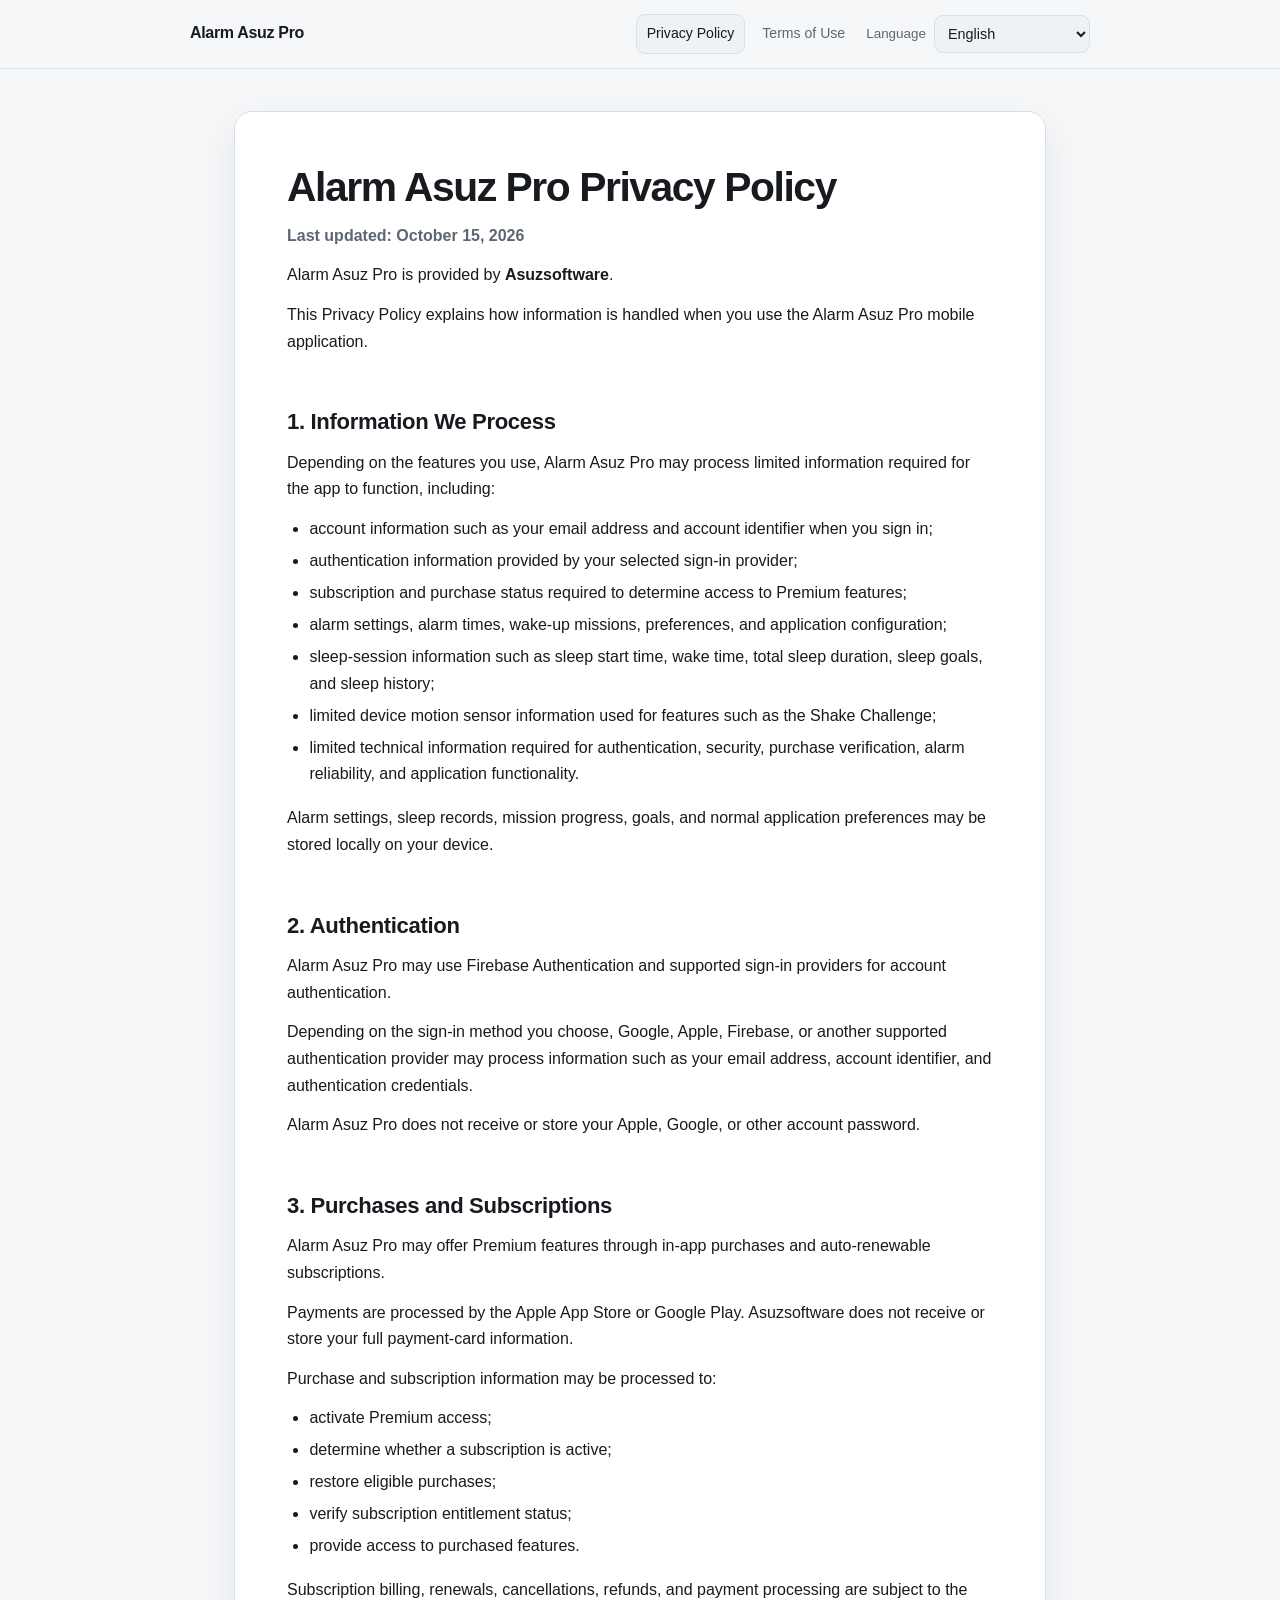
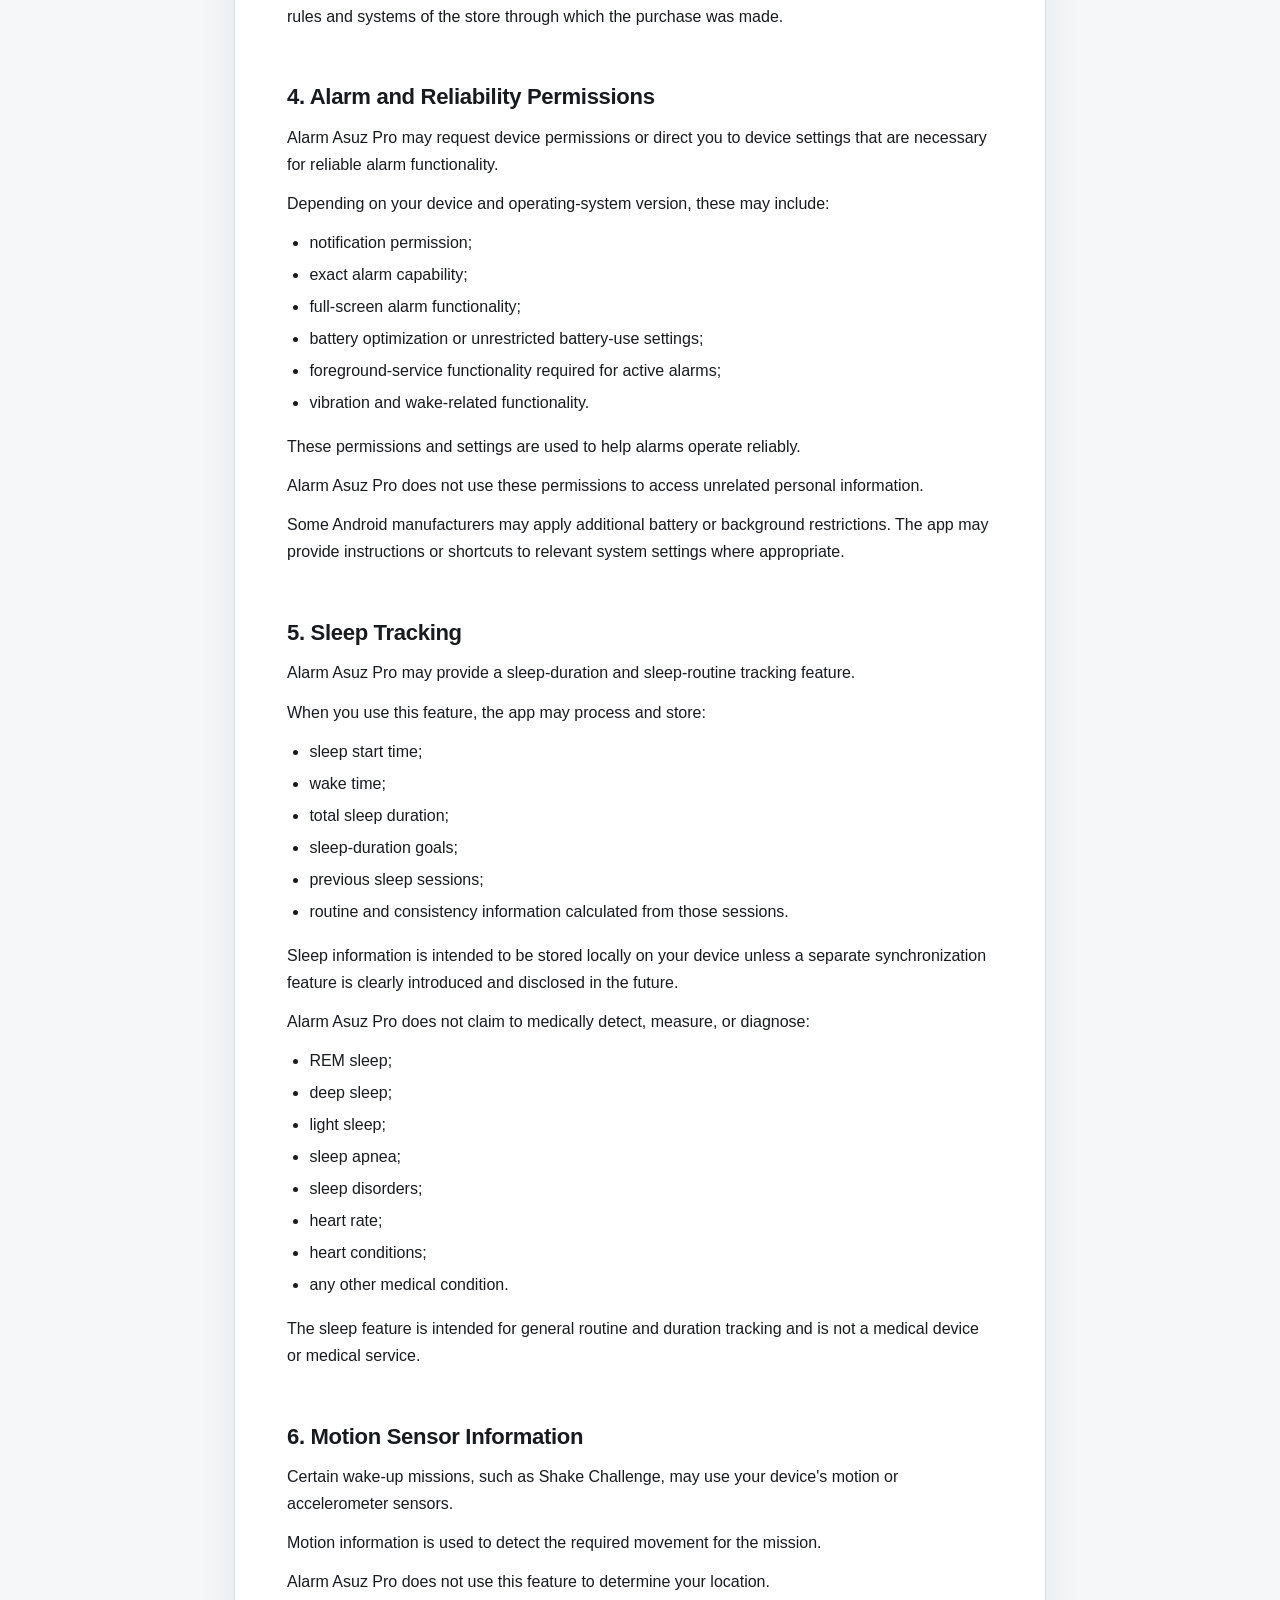
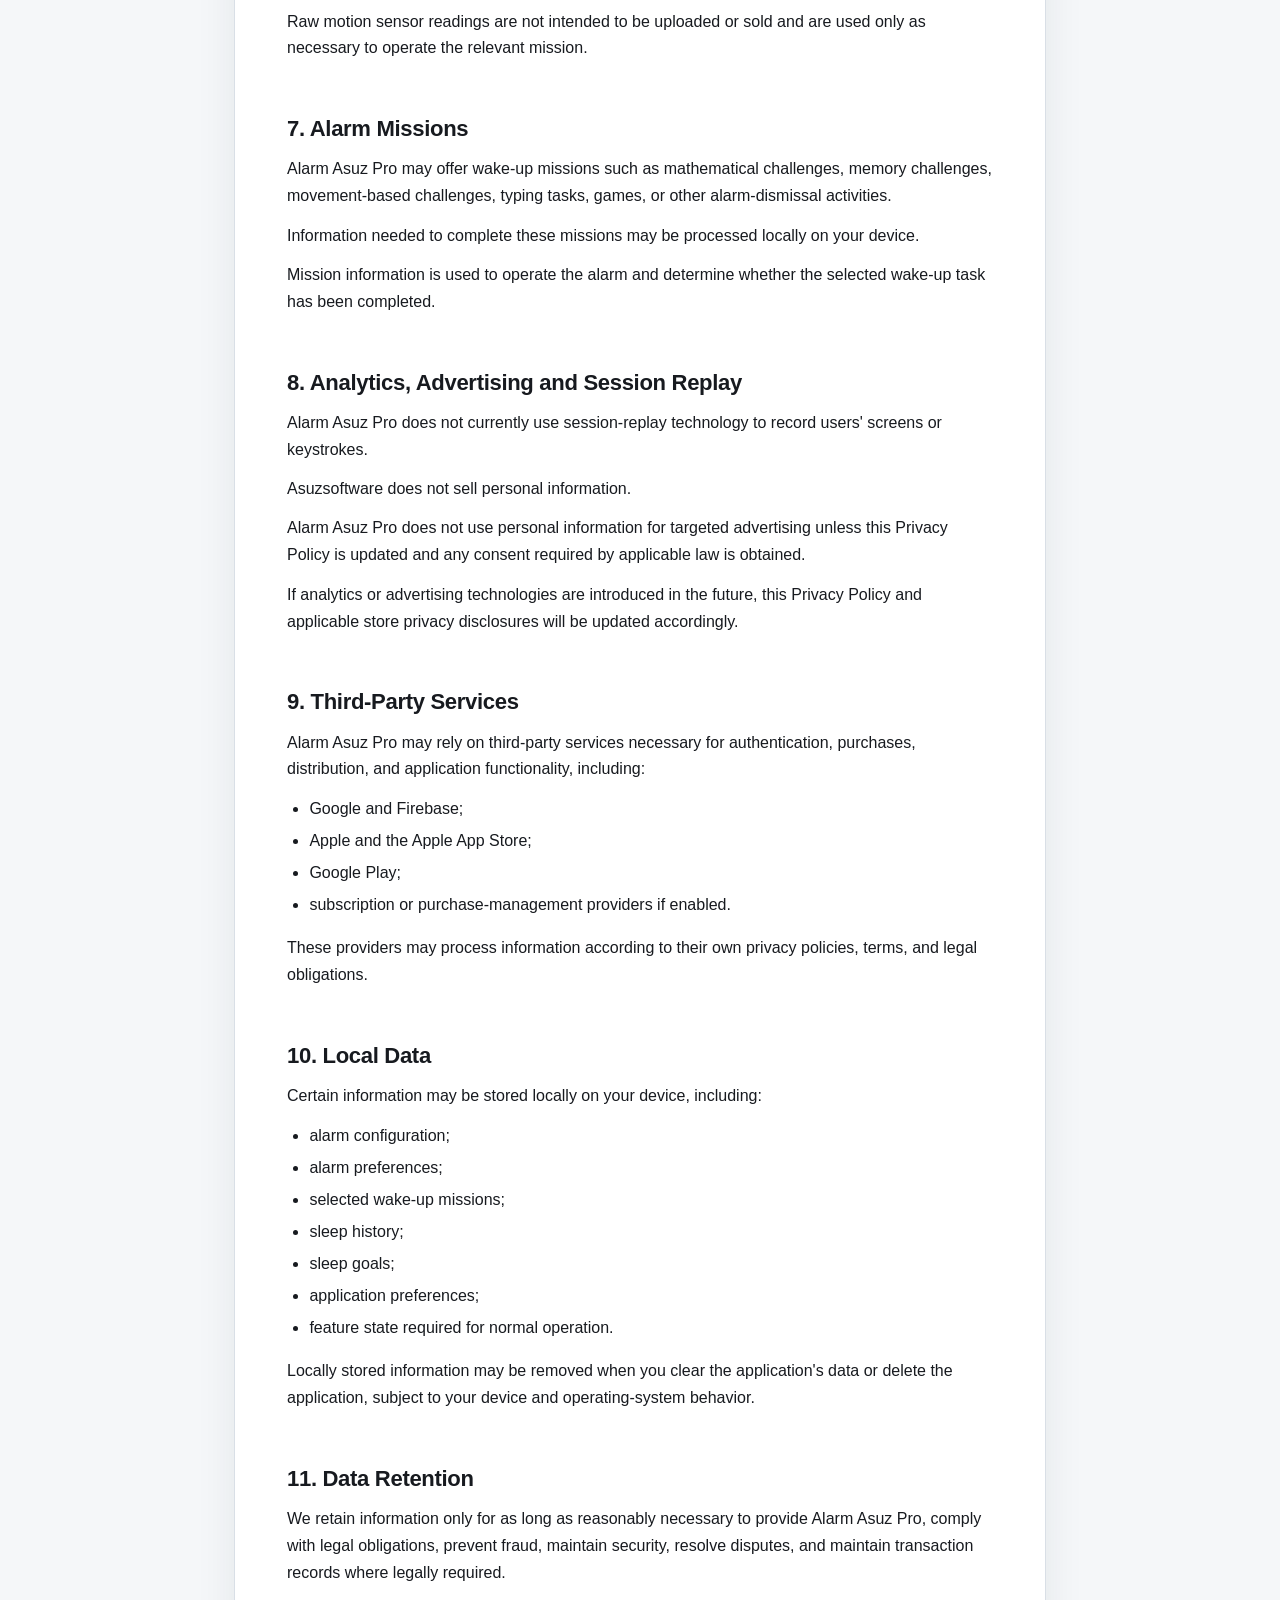
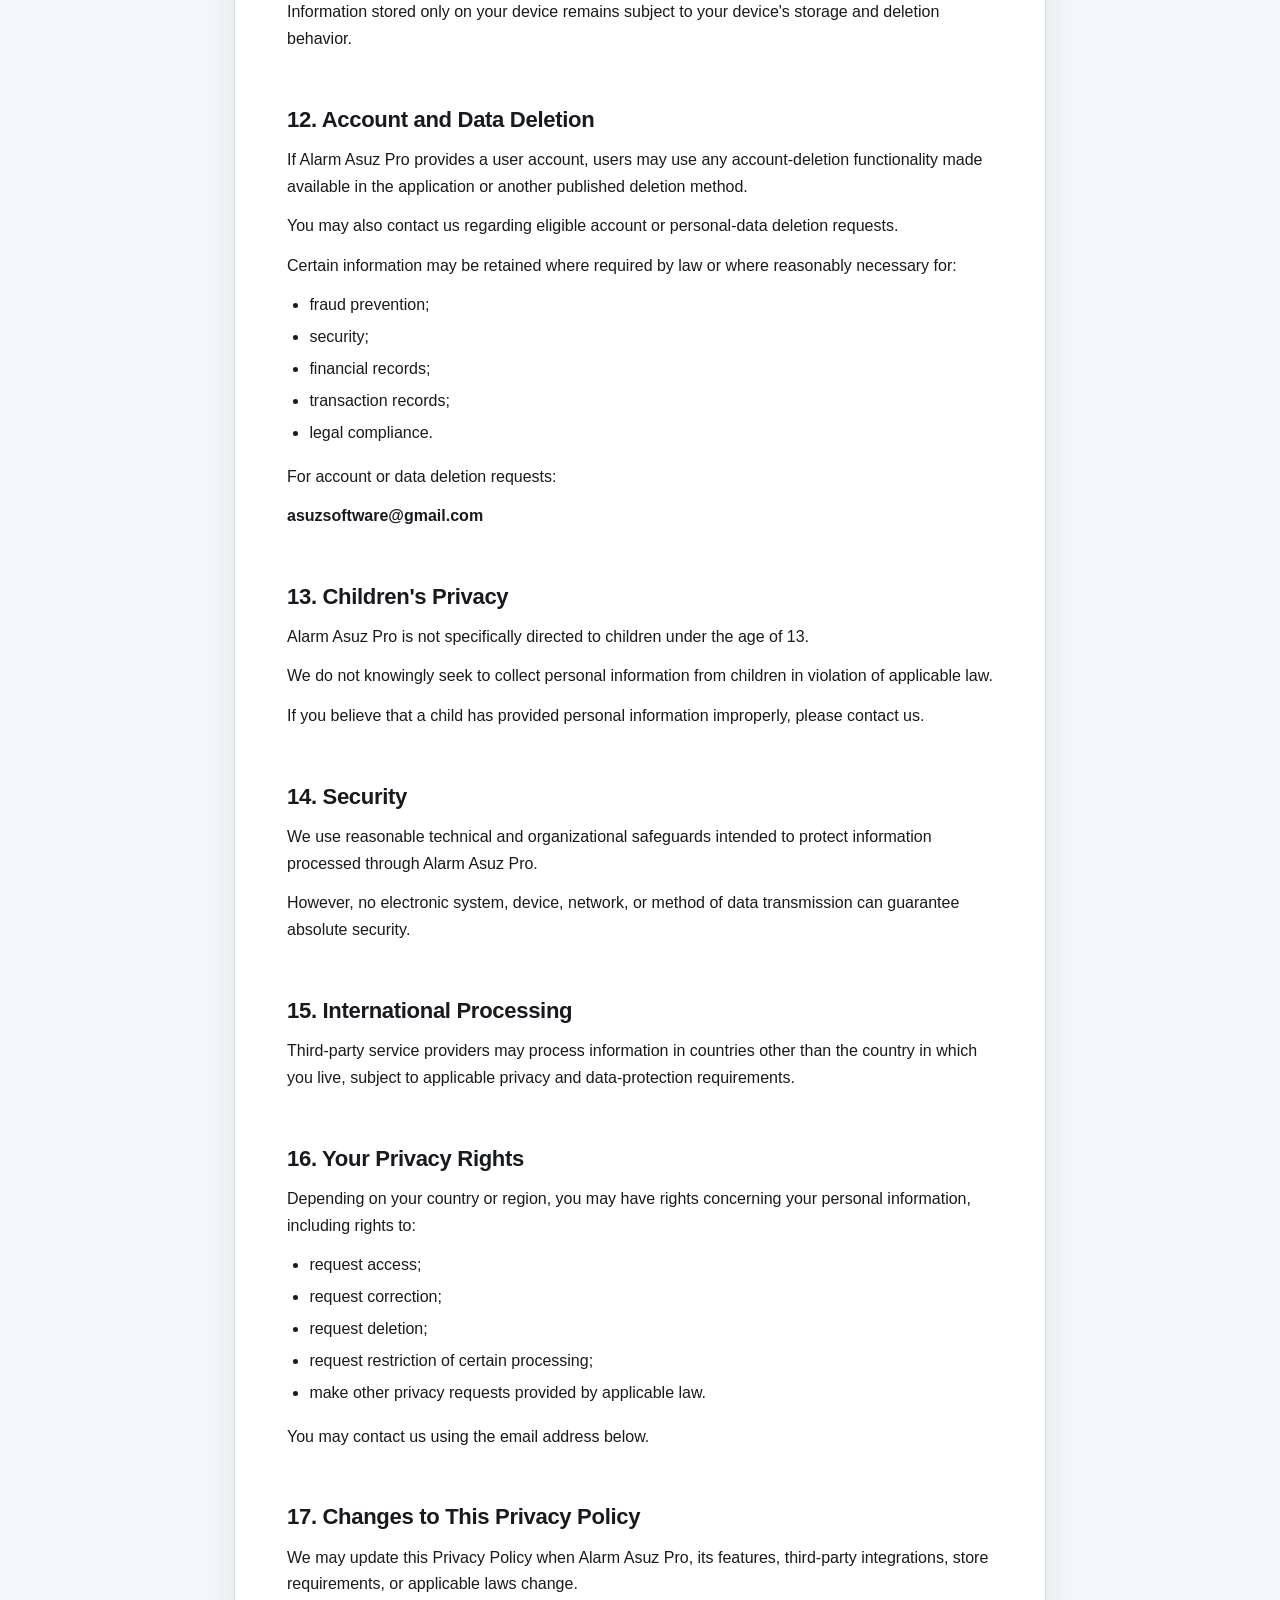
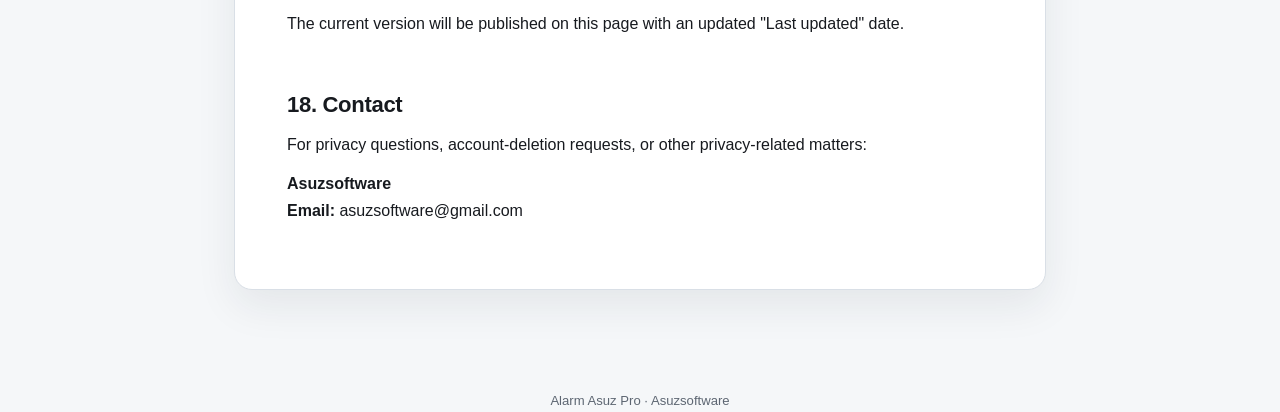
==== privacy/index.html @ 2d5281fa "Localize legal pages for all supported languages" ====
<!doctype html>
<html lang="en">
<head>
  <meta charset="utf-8">
  <meta name="viewport" content="width=device-width, initial-scale=1">
  <meta name="referrer" content="strict-origin-when-cross-origin">
  <title>Alarm Asuz Pro — Privacy Policy</title>
  <meta name="description" content="Alarm Asuz Pro Privacy Policy">
  <link rel="stylesheet" href="../assets/legal.css">
</head>
<body>
  <header class="site-header">
    <div class="header-inner">
      <div class="brand">Alarm Asuz Pro</div>
      <div class="header-actions">
        <nav class="legal-nav" aria-label="Legal">
          <a id="privacy-nav" data-legal-target="privacy" href="../privacy/" aria-current="page">Privacy Policy</a>
          <a id="terms-nav" data-legal-target="terms" href="../terms/">Terms of Use</a>
        </nav>
        <div class="language-wrap">
          <label id="language-label" for="language-select">Language</label>
          <select id="language-select" aria-label="Language">
            <option value="de">Deutsch</option>
<option value="en" selected>English</option>
<option value="es">Español</option>
<option value="fr">Français</option>
<option value="it">Italiano</option>
<option value="ja">日本語</option>
<option value="ko">한국어</option>
<option value="pt">Português</option>
<option value="pt-BR">Português (Brasil)</option>
<option value="tr">Türkçe</option>
          </select>
        </div>
      </div>
    </div>
  </header>

  <main>
    <article class="legal-document" data-locale="de" hidden>
<h1>Datenschutzrichtlinie von Alarm Asuz Pro</h1>
<p><strong>Zuletzt aktualisiert: 15. Oktober 2026</strong></p>
<p>Alarm Asuz Pro wird von <strong>Asuzsoftware</strong> bereitgestellt.</p>
<p>Diese Datenschutzrichtlinie erläutert, wie Informationen verarbeitet werden, wenn Sie die mobile Anwendung Alarm Asuz Pro verwenden.</p>
<h2>1. Von uns verarbeitete Informationen</h2>
<p>Je nach den von Ihnen genutzten Funktionen kann Alarm Asuz Pro begrenzte Informationen verarbeiten, die für die Funktion der App erforderlich sind, darunter:</p>
<ul>
<li>Kontoinformationen wie Ihre E-Mail-Adresse und Kontokennung, wenn Sie sich anmelden;</li>
<li>Authentifizierungsinformationen, die von dem von Ihnen gewählten Anmeldeanbieter bereitgestellt werden;</li>
<li>Abonnement- und Kaufstatus, der erforderlich ist, um den Zugriff auf Premium-Funktionen zu bestimmen;</li>
<li>Alarmeinstellungen, Alarmzeiten, Aufwachaufgaben, Präferenzen und App-Konfiguration;</li>
<li>Informationen zu Schlafsitzungen wie Schlafbeginn, Aufwachzeit, gesamte Schlafdauer, Schlafziele und Schlafverlauf;</li>
<li>begrenzte Informationen von Bewegungssensoren des Geräts, die für Funktionen wie die Shake Challenge verwendet werden;</li>
<li>begrenzte technische Informationen, die für Authentifizierung, Sicherheit, Kaufprüfung, Alarmzuverlässigkeit und App-Funktionalität erforderlich sind.</li>
</ul>
<p>Alarmeinstellungen, Schlafaufzeichnungen, Aufgabenfortschritt, Ziele und normale App-Einstellungen können lokal auf Ihrem Gerät gespeichert werden.</p>
<h2>2. Authentifizierung</h2>
<p>Alarm Asuz Pro kann Firebase Authentication und unterstützte Anmeldeanbieter zur Authentifizierung von Konten verwenden.</p>
<p>Abhängig von der von Ihnen gewählten Anmeldemethode können Google, Apple, Firebase oder ein anderer unterstützter Authentifizierungsanbieter Informationen wie Ihre E-Mail-Adresse, Kontokennung und Authentifizierungsdaten verarbeiten.</p>
<p>Alarm Asuz Pro erhält oder speichert nicht das Passwort Ihres Apple-, Google- oder sonstigen Kontos.</p>
<h2>3. Käufe und Abonnements</h2>
<p>Alarm Asuz Pro kann Premium-Funktionen über In-App-Käufe und automatisch verlängernde Abonnements anbieten.</p>
<p>Zahlungen werden vom Apple App Store oder von Google Play verarbeitet. Asuzsoftware erhält oder speichert nicht Ihre vollständigen Zahlungskartendaten.</p>
<p>Kauf- und Abonnementinformationen können verarbeitet werden, um:</p>
<ul>
<li>Premium-Zugriff zu aktivieren;</li>
<li>festzustellen, ob ein Abonnement aktiv ist;</li>
<li>berechtigte Käufe wiederherzustellen;</li>
<li>den Status von Abonnementberechtigungen zu überprüfen;</li>
<li>Zugriff auf gekaufte Funktionen bereitzustellen.</li>
</ul>
<p>Abrechnung, Verlängerungen, Kündigungen, Erstattungen und Zahlungsabwicklung für Abonnements unterliegen den Regeln und Systemen des Stores, über den der Kauf getätigt wurde.</p>
<h2>4. Berechtigungen für Alarm und Zuverlässigkeit</h2>
<p>Alarm Asuz Pro kann Geräteberechtigungen anfordern oder Sie zu Geräteeinstellungen führen, die für eine zuverlässige Alarmfunktion erforderlich sind.</p>
<p>Je nach Gerät und Betriebssystemversion können dazu gehören:</p>
<ul>
<li>Benachrichtigungsberechtigung;</li>
<li>Berechtigung für exakte Alarme;</li>
<li>Vollbild-Alarmfunktion;</li>
<li>Akkuoptimierungs- oder uneingeschränkte Akku-Nutzungseinstellungen;</li>
<li>Vordergrunddienst-Funktionalität, die für aktive Alarme erforderlich ist;</li>
<li>Vibrations- und Aufweckfunktionen.</li>
</ul>
<p>Diese Berechtigungen und Einstellungen werden verwendet, um eine zuverlässige Funktion der Alarme zu unterstützen.</p>
<p>Alarm Asuz Pro verwendet diese Berechtigungen nicht, um auf nicht damit zusammenhängende personenbezogene Informationen zuzugreifen.</p>
<p>Einige Android-Hersteller können zusätzliche Akku- oder Hintergrundbeschränkungen anwenden. Die App kann gegebenenfalls Hinweise oder Verknüpfungen zu den entsprechenden Systemeinstellungen bereitstellen.</p>
<h2>5. Schlaftracking</h2>
<p>Alarm Asuz Pro kann eine Funktion zur Erfassung von Schlafdauer und Schlafroutine bereitstellen.</p>
<p>Wenn Sie diese Funktion nutzen, kann die App folgende Informationen verarbeiten und speichern:</p>
<ul>
<li>Schlafbeginn;</li>
<li>Aufwachzeit;</li>
<li>gesamte Schlafdauer;</li>
<li>Ziele für die Schlafdauer;</li>
<li>frühere Schlafsitzungen;</li>
<li>aus diesen Sitzungen berechnete Informationen zu Routine und Regelmäßigkeit.</li>
</ul>
<p>Schlafinformationen sollen lokal auf Ihrem Gerät gespeichert werden, sofern nicht künftig eine gesonderte Synchronisierungsfunktion ausdrücklich eingeführt und offengelegt wird.</p>
<p>Alarm Asuz Pro behauptet nicht, Folgendes medizinisch zu erkennen, zu messen oder zu diagnostizieren:</p>
<ul>
<li>REM-Schlaf;</li>
<li>Tiefschlaf;</li>
<li>Leichtschlaf;</li>
<li>Schlafapnoe;</li>
<li>Schlafstörungen;</li>
<li>Herzfrequenz;</li>
<li>Herzerkrankungen;</li>
<li>andere medizinische Zustände.</li>
</ul>
<p>Die Schlaffunktion dient der allgemeinen Erfassung von Routine und Dauer und ist weder ein Medizinprodukt noch eine medizinische Dienstleistung.</p>
<h2>6. Informationen von Bewegungssensoren</h2>
<p>Bestimmte Aufwachaufgaben wie die Shake Challenge können Bewegungs- oder Beschleunigungssensoren Ihres Geräts verwenden.</p>
<p>Bewegungsinformationen werden verwendet, um die für die Aufgabe erforderliche Bewegung zu erkennen.</p>
<p>Alarm Asuz Pro verwendet diese Funktion nicht, um Ihren Standort zu bestimmen.</p>
<p>Rohdaten der Bewegungssensoren sollen nicht hochgeladen oder verkauft werden und werden nur soweit verwendet, wie dies für die betreffende Aufgabe erforderlich ist.</p>
<h2>7. Alarmaufgaben</h2>
<p>Alarm Asuz Pro kann Aufwachaufgaben wie mathematische Aufgaben, Gedächtnisaufgaben, bewegungsbasierte Aufgaben, Tippaufgaben, Spiele oder andere Aktivitäten zum Beenden eines Alarms anbieten.</p>
<p>Informationen, die zum Abschließen dieser Aufgaben erforderlich sind, können lokal auf Ihrem Gerät verarbeitet werden.</p>
<p>Aufgabeninformationen werden verwendet, um den Alarm zu betreiben und festzustellen, ob die ausgewählte Aufwachaufgabe abgeschlossen wurde.</p>
<h2>8. Analyse, Werbung und Sitzungsaufzeichnung</h2>
<p>Alarm Asuz Pro verwendet derzeit keine Session-Replay-Technologie, um Bildschirme oder Tastatureingaben von Nutzern aufzuzeichnen.</p>
<p>Asuzsoftware verkauft keine personenbezogenen Informationen.</p>
<p>Alarm Asuz Pro verwendet personenbezogene Informationen nicht für zielgerichtete Werbung, sofern diese Datenschutzrichtlinie nicht aktualisiert und eine nach geltendem Recht erforderliche Einwilligung eingeholt wurde.</p>
<p>Falls künftig Analyse- oder Werbetechnologien eingeführt werden, werden diese Datenschutzrichtlinie und die entsprechenden Datenschutzangaben in den App-Stores entsprechend aktualisiert.</p>
<h2>9. Dienste Dritter</h2>
<p>Alarm Asuz Pro kann auf Drittanbieterdienste zurückgreifen, die für Authentifizierung, Käufe, Vertrieb und App-Funktionalität erforderlich sind, darunter:</p>
<ul>
<li>Google und Firebase;</li>
<li>Apple und der Apple App Store;</li>
<li>Google Play;</li>
<li>Anbieter zur Verwaltung von Abonnements oder Käufen, sofern aktiviert.</li>
</ul>
<p>Diese Anbieter können Informationen gemäß ihren eigenen Datenschutzrichtlinien, Bedingungen und rechtlichen Verpflichtungen verarbeiten.</p>
<h2>10. Lokale Daten</h2>
<p>Bestimmte Informationen können lokal auf Ihrem Gerät gespeichert werden, darunter:</p>
<ul>
<li>Alarmkonfiguration;</li>
<li>Alarmeinstellungen;</li>
<li>ausgewählte Aufwachaufgaben;</li>
<li>Schlafverlauf;</li>
<li>Schlafziele;</li>
<li>App-Einstellungen;</li>
<li>Funktionszustände, die für den normalen Betrieb erforderlich sind.</li>
</ul>
<p>Lokal gespeicherte Informationen können entfernt werden, wenn Sie die App-Daten löschen oder die App deinstallieren, vorbehaltlich des Verhaltens Ihres Geräts und Betriebssystems.</p>
<h2>11. Datenspeicherung</h2>
<p>Wir speichern Informationen nur so lange, wie dies vernünftigerweise erforderlich ist, um Alarm Asuz Pro bereitzustellen, rechtliche Verpflichtungen zu erfüllen, Betrug zu verhindern, Sicherheit zu gewährleisten, Streitigkeiten beizulegen und Transaktionsaufzeichnungen aufzubewahren, soweit dies gesetzlich vorgeschrieben ist.</p>
<p>Informationen, die ausschließlich auf Ihrem Gerät gespeichert sind, unterliegen dem Speicher- und Löschverhalten Ihres Geräts.</p>
<h2>12. Konto- und Datenlöschung</h2>
<p>Wenn Alarm Asuz Pro ein Benutzerkonto bereitstellt, können Nutzer die in der App verfügbare Funktion zur Kontolöschung oder eine andere veröffentlichte Löschmethode verwenden.</p>
<p>Sie können uns auch hinsichtlich berechtigter Anfragen zur Löschung von Konten oder personenbezogenen Daten kontaktieren.</p>
<p>Bestimmte Informationen können aufbewahrt werden, wenn dies gesetzlich vorgeschrieben oder vernünftigerweise erforderlich ist für:</p>
<ul>
<li>Betrugsprävention;</li>
<li>Sicherheit;</li>
<li>Finanzunterlagen;</li>
<li>Transaktionsaufzeichnungen;</li>
<li>rechtliche Compliance.</li>
</ul>
<p>Für Anfragen zur Konto- oder Datenlöschung:</p>
<p><strong>asuzsoftware@gmail.com</strong></p>
<h2>13. Datenschutz von Kindern</h2>
<p>Alarm Asuz Pro richtet sich nicht speziell an Kinder unter 13 Jahren.</p>
<p>Wir bemühen uns nicht wissentlich darum, personenbezogene Informationen von Kindern unter Verstoß gegen geltendes Recht zu erheben.</p>
<p>Wenn Sie glauben, dass ein Kind unzulässigerweise personenbezogene Informationen bereitgestellt hat, kontaktieren Sie uns bitte.</p>
<h2>14. Sicherheit</h2>
<p>Wir verwenden angemessene technische und organisatorische Schutzmaßnahmen, die dazu dienen, Informationen zu schützen, die über Alarm Asuz Pro verarbeitet werden.</p>
<p>Kein elektronisches System, Gerät, Netzwerk oder Verfahren zur Datenübertragung kann jedoch absolute Sicherheit garantieren.</p>
<h2>15. Internationale Verarbeitung</h2>
<p>Drittanbieter können Informationen in anderen Ländern als Ihrem Wohnsitzland verarbeiten, vorbehaltlich der geltenden Datenschutz- und Datensicherheitsanforderungen.</p>
<h2>16. Ihre Datenschutzrechte</h2>
<p>Je nach Land oder Region können Sie in Bezug auf Ihre personenbezogenen Informationen Rechte haben, darunter das Recht:</p>
<ul>
<li>Auskunft zu verlangen;</li>
<li>Berichtigung zu verlangen;</li>
<li>Löschung zu verlangen;</li>
<li>die Einschränkung bestimmter Verarbeitungen zu verlangen;</li>
<li>andere nach geltendem Recht vorgesehene Datenschutzanfragen zu stellen.</li>
</ul>
<p>Sie können uns über die unten angegebene E-Mail-Adresse kontaktieren.</p>
<h2>17. Änderungen dieser Datenschutzrichtlinie</h2>
<p>Wir können diese Datenschutzrichtlinie aktualisieren, wenn sich Alarm Asuz Pro, seine Funktionen, Drittanbieterintegrationen, Anforderungen der App-Stores oder geltende Gesetze ändern.</p>
<p>Die jeweils aktuelle Version wird auf dieser Seite mit einem aktualisierten Datum &quot;Zuletzt aktualisiert&quot; veröffentlicht.</p>
<h2>18. Kontakt</h2>
<p>Für Datenschutzfragen, Anfragen zur Kontolöschung oder andere datenschutzbezogene Anliegen:</p>
<p><strong>Asuzsoftware</strong><br />
<strong>E-Mail:</strong> asuzsoftware@gmail.com</p>

</article><article class="legal-document" data-locale="en">
<h1>Alarm Asuz Pro Privacy Policy</h1>
<p><strong>Last updated: October 15, 2026</strong></p>
<p>Alarm Asuz Pro is provided by <strong>Asuzsoftware</strong>.</p>
<p>This Privacy Policy explains how information is handled when you use the Alarm Asuz Pro mobile application.</p>
<h2>1. Information We Process</h2>
<p>Depending on the features you use, Alarm Asuz Pro may process limited information required for the app to function, including:</p>
<ul>
<li>account information such as your email address and account identifier when you sign in;</li>
<li>authentication information provided by your selected sign-in provider;</li>
<li>subscription and purchase status required to determine access to Premium features;</li>
<li>alarm settings, alarm times, wake-up missions, preferences, and application configuration;</li>
<li>sleep-session information such as sleep start time, wake time, total sleep duration, sleep goals, and sleep history;</li>
<li>limited device motion sensor information used for features such as the Shake Challenge;</li>
<li>limited technical information required for authentication, security, purchase verification, alarm reliability, and application functionality.</li>
</ul>
<p>Alarm settings, sleep records, mission progress, goals, and normal application preferences may be stored locally on your device.</p>
<h2>2. Authentication</h2>
<p>Alarm Asuz Pro may use Firebase Authentication and supported sign-in providers for account authentication.</p>
<p>Depending on the sign-in method you choose, Google, Apple, Firebase, or another supported authentication provider may process information such as your email address, account identifier, and authentication credentials.</p>
<p>Alarm Asuz Pro does not receive or store your Apple, Google, or other account password.</p>
<h2>3. Purchases and Subscriptions</h2>
<p>Alarm Asuz Pro may offer Premium features through in-app purchases and auto-renewable subscriptions.</p>
<p>Payments are processed by the Apple App Store or Google Play. Asuzsoftware does not receive or store your full payment-card information.</p>
<p>Purchase and subscription information may be processed to:</p>
<ul>
<li>activate Premium access;</li>
<li>determine whether a subscription is active;</li>
<li>restore eligible purchases;</li>
<li>verify subscription entitlement status;</li>
<li>provide access to purchased features.</li>
</ul>
<p>Subscription billing, renewals, cancellations, refunds, and payment processing are subject to the rules and systems of the store through which the purchase was made.</p>
<h2>4. Alarm and Reliability Permissions</h2>
<p>Alarm Asuz Pro may request device permissions or direct you to device settings that are necessary for reliable alarm functionality.</p>
<p>Depending on your device and operating-system version, these may include:</p>
<ul>
<li>notification permission;</li>
<li>exact alarm capability;</li>
<li>full-screen alarm functionality;</li>
<li>battery optimization or unrestricted battery-use settings;</li>
<li>foreground-service functionality required for active alarms;</li>
<li>vibration and wake-related functionality.</li>
</ul>
<p>These permissions and settings are used to help alarms operate reliably.</p>
<p>Alarm Asuz Pro does not use these permissions to access unrelated personal information.</p>
<p>Some Android manufacturers may apply additional battery or background restrictions. The app may provide instructions or shortcuts to relevant system settings where appropriate.</p>
<h2>5. Sleep Tracking</h2>
<p>Alarm Asuz Pro may provide a sleep-duration and sleep-routine tracking feature.</p>
<p>When you use this feature, the app may process and store:</p>
<ul>
<li>sleep start time;</li>
<li>wake time;</li>
<li>total sleep duration;</li>
<li>sleep-duration goals;</li>
<li>previous sleep sessions;</li>
<li>routine and consistency information calculated from those sessions.</li>
</ul>
<p>Sleep information is intended to be stored locally on your device unless a separate synchronization feature is clearly introduced and disclosed in the future.</p>
<p>Alarm Asuz Pro does not claim to medically detect, measure, or diagnose:</p>
<ul>
<li>REM sleep;</li>
<li>deep sleep;</li>
<li>light sleep;</li>
<li>sleep apnea;</li>
<li>sleep disorders;</li>
<li>heart rate;</li>
<li>heart conditions;</li>
<li>any other medical condition.</li>
</ul>
<p>The sleep feature is intended for general routine and duration tracking and is not a medical device or medical service.</p>
<h2>6. Motion Sensor Information</h2>
<p>Certain wake-up missions, such as Shake Challenge, may use your device's motion or accelerometer sensors.</p>
<p>Motion information is used to detect the required movement for the mission.</p>
<p>Alarm Asuz Pro does not use this feature to determine your location.</p>
<p>Raw motion sensor readings are not intended to be uploaded or sold and are used only as necessary to operate the relevant mission.</p>
<h2>7. Alarm Missions</h2>
<p>Alarm Asuz Pro may offer wake-up missions such as mathematical challenges, memory challenges, movement-based challenges, typing tasks, games, or other alarm-dismissal activities.</p>
<p>Information needed to complete these missions may be processed locally on your device.</p>
<p>Mission information is used to operate the alarm and determine whether the selected wake-up task has been completed.</p>
<h2>8. Analytics, Advertising and Session Replay</h2>
<p>Alarm Asuz Pro does not currently use session-replay technology to record users' screens or keystrokes.</p>
<p>Asuzsoftware does not sell personal information.</p>
<p>Alarm Asuz Pro does not use personal information for targeted advertising unless this Privacy Policy is updated and any consent required by applicable law is obtained.</p>
<p>If analytics or advertising technologies are introduced in the future, this Privacy Policy and applicable store privacy disclosures will be updated accordingly.</p>
<h2>9. Third-Party Services</h2>
<p>Alarm Asuz Pro may rely on third-party services necessary for authentication, purchases, distribution, and application functionality, including:</p>
<ul>
<li>Google and Firebase;</li>
<li>Apple and the Apple App Store;</li>
<li>Google Play;</li>
<li>subscription or purchase-management providers if enabled.</li>
</ul>
<p>These providers may process information according to their own privacy policies, terms, and legal obligations.</p>
<h2>10. Local Data</h2>
<p>Certain information may be stored locally on your device, including:</p>
<ul>
<li>alarm configuration;</li>
<li>alarm preferences;</li>
<li>selected wake-up missions;</li>
<li>sleep history;</li>
<li>sleep goals;</li>
<li>application preferences;</li>
<li>feature state required for normal operation.</li>
</ul>
<p>Locally stored information may be removed when you clear the application's data or delete the application, subject to your device and operating-system behavior.</p>
<h2>11. Data Retention</h2>
<p>We retain information only for as long as reasonably necessary to provide Alarm Asuz Pro, comply with legal obligations, prevent fraud, maintain security, resolve disputes, and maintain transaction records where legally required.</p>
<p>Information stored only on your device remains subject to your device's storage and deletion behavior.</p>
<h2>12. Account and Data Deletion</h2>
<p>If Alarm Asuz Pro provides a user account, users may use any account-deletion functionality made available in the application or another published deletion method.</p>
<p>You may also contact us regarding eligible account or personal-data deletion requests.</p>
<p>Certain information may be retained where required by law or where reasonably necessary for:</p>
<ul>
<li>fraud prevention;</li>
<li>security;</li>
<li>financial records;</li>
<li>transaction records;</li>
<li>legal compliance.</li>
</ul>
<p>For account or data deletion requests:</p>
<p><strong>asuzsoftware@gmail.com</strong></p>
<h2>13. Children's Privacy</h2>
<p>Alarm Asuz Pro is not specifically directed to children under the age of 13.</p>
<p>We do not knowingly seek to collect personal information from children in violation of applicable law.</p>
<p>If you believe that a child has provided personal information improperly, please contact us.</p>
<h2>14. Security</h2>
<p>We use reasonable technical and organizational safeguards intended to protect information processed through Alarm Asuz Pro.</p>
<p>However, no electronic system, device, network, or method of data transmission can guarantee absolute security.</p>
<h2>15. International Processing</h2>
<p>Third-party service providers may process information in countries other than the country in which you live, subject to applicable privacy and data-protection requirements.</p>
<h2>16. Your Privacy Rights</h2>
<p>Depending on your country or region, you may have rights concerning your personal information, including rights to:</p>
<ul>
<li>request access;</li>
<li>request correction;</li>
<li>request deletion;</li>
<li>request restriction of certain processing;</li>
<li>make other privacy requests provided by applicable law.</li>
</ul>
<p>You may contact us using the email address below.</p>
<h2>17. Changes to This Privacy Policy</h2>
<p>We may update this Privacy Policy when Alarm Asuz Pro, its features, third-party integrations, store requirements, or applicable laws change.</p>
<p>The current version will be published on this page with an updated &quot;Last updated&quot; date.</p>
<h2>18. Contact</h2>
<p>For privacy questions, account-deletion requests, or other privacy-related matters:</p>
<p><strong>Asuzsoftware</strong><br />
<strong>Email:</strong> asuzsoftware@gmail.com</p>

</article><article class="legal-document" data-locale="es" hidden>
<h1>Política de Privacidad de Alarm Asuz Pro</h1>
<p><strong>Última actualización: 15 de octubre de 2026</strong></p>
<p>Alarm Asuz Pro es proporcionada por <strong>Asuzsoftware</strong>.</p>
<p>Esta Política de Privacidad explica cómo se trata la información cuando utiliza la aplicación móvil Alarm Asuz Pro.</p>
<h2>1. Información que tratamos</h2>
<p>Dependiendo de las funciones que utilice, Alarm Asuz Pro puede tratar información limitada necesaria para que la aplicación funcione, incluida:</p>
<ul>
<li>información de la cuenta, como su dirección de correo electrónico y el identificador de la cuenta cuando inicia sesión;</li>
<li>información de autenticación proporcionada por el proveedor de inicio de sesión que haya elegido;</li>
<li>estado de suscripción y compra necesario para determinar el acceso a las funciones Premium;</li>
<li>ajustes de alarmas, horas de alarma, misiones para despertarse, preferencias y configuración de la aplicación;</li>
<li>información de sesiones de sueño, como hora de inicio del sueño, hora de despertar, duración total del sueño, objetivos de sueño e historial de sueño;</li>
<li>información limitada de los sensores de movimiento del dispositivo utilizada para funciones como Shake Challenge;</li>
<li>información técnica limitada necesaria para la autenticación, seguridad, verificación de compras, fiabilidad de las alarmas y funcionamiento de la aplicación.</li>
</ul>
<p>Los ajustes de alarmas, registros de sueño, progreso de misiones, objetivos y preferencias normales de la aplicación pueden almacenarse localmente en su dispositivo.</p>
<h2>2. Autenticación</h2>
<p>Alarm Asuz Pro puede utilizar Firebase Authentication y proveedores de inicio de sesión compatibles para autenticar cuentas.</p>
<p>Según el método de inicio de sesión que elija, Google, Apple, Firebase u otro proveedor de autenticación compatible puede tratar información como su dirección de correo electrónico, identificador de cuenta y credenciales de autenticación.</p>
<p>Alarm Asuz Pro no recibe ni almacena la contraseña de su cuenta de Apple, Google u otra cuenta.</p>
<h2>3. Compras y suscripciones</h2>
<p>Alarm Asuz Pro puede ofrecer funciones Premium mediante compras dentro de la aplicación y suscripciones con renovación automática.</p>
<p>Los pagos son procesados por Apple App Store o Google Play. Asuzsoftware no recibe ni almacena los datos completos de su tarjeta de pago.</p>
<p>La información de compras y suscripciones puede tratarse para:</p>
<ul>
<li>activar el acceso Premium;</li>
<li>determinar si una suscripción está activa;</li>
<li>restaurar compras elegibles;</li>
<li>verificar el estado de los derechos de suscripción;</li>
<li>proporcionar acceso a las funciones adquiridas.</li>
</ul>
<p>La facturación, las renovaciones, las cancelaciones, los reembolsos y el procesamiento de pagos de las suscripciones están sujetos a las normas y sistemas de la tienda a través de la cual se realizó la compra.</p>
<h2>4. Permisos de alarma y fiabilidad</h2>
<p>Alarm Asuz Pro puede solicitar permisos del dispositivo o dirigirle a los ajustes del dispositivo que sean necesarios para un funcionamiento fiable de las alarmas.</p>
<p>Dependiendo de su dispositivo y de la versión del sistema operativo, estos pueden incluir:</p>
<ul>
<li>permiso de notificaciones;</li>
<li>capacidad de alarmas exactas;</li>
<li>funcionalidad de alarma a pantalla completa;</li>
<li>ajustes de optimización de batería o uso de batería sin restricciones;</li>
<li>funcionalidad de servicio en primer plano necesaria para alarmas activas;</li>
<li>funcionalidad relacionada con la vibración y el despertar del dispositivo.</li>
</ul>
<p>Estos permisos y ajustes se utilizan para ayudar a que las alarmas funcionen de forma fiable.</p>
<p>Alarm Asuz Pro no utiliza estos permisos para acceder a información personal no relacionada.</p>
<p>Algunos fabricantes de Android pueden aplicar restricciones adicionales de batería o de actividad en segundo plano. Cuando corresponda, la aplicación puede proporcionar instrucciones o accesos directos a los ajustes pertinentes del sistema.</p>
<h2>5. Seguimiento del sueño</h2>
<p>Alarm Asuz Pro puede ofrecer una función de seguimiento de la duración y la rutina del sueño.</p>
<p>Cuando utiliza esta función, la aplicación puede tratar y almacenar:</p>
<ul>
<li>hora de inicio del sueño;</li>
<li>hora de despertar;</li>
<li>duración total del sueño;</li>
<li>objetivos de duración del sueño;</li>
<li>sesiones de sueño anteriores;</li>
<li>información sobre rutina y regularidad calculada a partir de dichas sesiones.</li>
</ul>
<p>La información del sueño está destinada a almacenarse localmente en su dispositivo, salvo que en el futuro se introduzca y divulgue claramente una función de sincronización independiente.</p>
<p>Alarm Asuz Pro no afirma detectar, medir ni diagnosticar médicamente:</p>
<ul>
<li>sueño REM;</li>
<li>sueño profundo;</li>
<li>sueño ligero;</li>
<li>apnea del sueño;</li>
<li>trastornos del sueño;</li>
<li>frecuencia cardíaca;</li>
<li>afecciones cardíacas;</li>
<li>cualquier otra condición médica.</li>
</ul>
<p>La función de sueño está destinada al seguimiento general de rutinas y duración y no constituye un dispositivo médico ni un servicio médico.</p>
<h2>6. Información de los sensores de movimiento</h2>
<p>Ciertas misiones para despertarse, como Shake Challenge, pueden utilizar los sensores de movimiento o acelerómetro de su dispositivo.</p>
<p>La información de movimiento se utiliza para detectar el movimiento requerido por la misión.</p>
<p>Alarm Asuz Pro no utiliza esta función para determinar su ubicación.</p>
<p>Los datos brutos de los sensores de movimiento no están destinados a subirse ni venderse y se utilizan únicamente en la medida necesaria para operar la misión correspondiente.</p>
<h2>7. Misiones de alarma</h2>
<p>Alarm Asuz Pro puede ofrecer misiones para despertarse, como desafíos matemáticos, desafíos de memoria, desafíos basados en movimiento, tareas de escritura, juegos u otras actividades para descartar la alarma.</p>
<p>La información necesaria para completar estas misiones puede tratarse localmente en su dispositivo.</p>
<p>La información de las misiones se utiliza para operar la alarma y determinar si se ha completado la tarea seleccionada para despertarse.</p>
<h2>8. Analítica, publicidad y reproducción de sesiones</h2>
<p>Alarm Asuz Pro no utiliza actualmente tecnología de reproducción de sesiones para grabar las pantallas o las pulsaciones de teclado de los usuarios.</p>
<p>Asuzsoftware no vende información personal.</p>
<p>Alarm Asuz Pro no utiliza información personal para publicidad dirigida salvo que esta Política de Privacidad se actualice y se obtenga cualquier consentimiento exigido por la legislación aplicable.</p>
<p>Si en el futuro se introducen tecnologías de analítica o publicidad, esta Política de Privacidad y las divulgaciones de privacidad aplicables de las tiendas se actualizarán en consecuencia.</p>
<h2>9. Servicios de terceros</h2>
<p>Alarm Asuz Pro puede depender de servicios de terceros necesarios para la autenticación, compras, distribución y funcionamiento de la aplicación, incluidos:</p>
<ul>
<li>Google y Firebase;</li>
<li>Apple y Apple App Store;</li>
<li>Google Play;</li>
<li>proveedores de gestión de suscripciones o compras, si están habilitados.</li>
</ul>
<p>Estos proveedores pueden tratar información de acuerdo con sus propias políticas de privacidad, términos y obligaciones legales.</p>
<h2>10. Datos locales</h2>
<p>Determinada información puede almacenarse localmente en su dispositivo, incluida:</p>
<ul>
<li>configuración de alarmas;</li>
<li>preferencias de alarmas;</li>
<li>misiones para despertarse seleccionadas;</li>
<li>historial de sueño;</li>
<li>objetivos de sueño;</li>
<li>preferencias de la aplicación;</li>
<li>estado de funciones necesario para el funcionamiento normal.</li>
</ul>
<p>La información almacenada localmente puede eliminarse cuando borra los datos de la aplicación o elimina la aplicación, sujeto al comportamiento de su dispositivo y sistema operativo.</p>
<h2>11. Conservación de datos</h2>
<p>Conservamos la información únicamente durante el tiempo razonablemente necesario para proporcionar Alarm Asuz Pro, cumplir obligaciones legales, prevenir el fraude, mantener la seguridad, resolver disputas y conservar registros de transacciones cuando la ley lo exija.</p>
<p>La información almacenada únicamente en su dispositivo está sujeta al comportamiento de almacenamiento y eliminación de su dispositivo.</p>
<h2>12. Eliminación de cuenta y datos</h2>
<p>Si Alarm Asuz Pro proporciona una cuenta de usuario, los usuarios pueden utilizar cualquier función de eliminación de cuenta disponible en la aplicación u otro método de eliminación publicado.</p>
<p>También puede ponerse en contacto con nosotros para solicitudes elegibles de eliminación de cuenta o datos personales.</p>
<p>Determinada información puede conservarse cuando lo exija la ley o cuando sea razonablemente necesario para:</p>
<ul>
<li>prevención del fraude;</li>
<li>seguridad;</li>
<li>registros financieros;</li>
<li>registros de transacciones;</li>
<li>cumplimiento legal.</li>
</ul>
<p>Para solicitudes de eliminación de cuenta o datos:</p>
<p><strong>asuzsoftware@gmail.com</strong></p>
<h2>13. Privacidad de los menores</h2>
<p>Alarm Asuz Pro no está dirigida específicamente a menores de 13 años.</p>
<p>No buscamos recopilar conscientemente información personal de menores infringiendo la legislación aplicable.</p>
<p>Si considera que un menor ha proporcionado información personal de forma indebida, póngase en contacto con nosotros.</p>
<h2>14. Seguridad</h2>
<p>Utilizamos salvaguardas técnicas y organizativas razonables destinadas a proteger la información tratada a través de Alarm Asuz Pro.</p>
<p>Sin embargo, ningún sistema electrónico, dispositivo, red o método de transmisión de datos puede garantizar una seguridad absoluta.</p>
<h2>15. Tratamiento internacional</h2>
<p>Los proveedores de servicios de terceros pueden tratar información en países distintos de aquel en el que usted vive, con sujeción a los requisitos aplicables de privacidad y protección de datos.</p>
<h2>16. Sus derechos de privacidad</h2>
<p>Dependiendo de su país o región, puede tener derechos en relación con su información personal, incluidos los derechos a:</p>
<ul>
<li>solicitar acceso;</li>
<li>solicitar corrección;</li>
<li>solicitar eliminación;</li>
<li>solicitar la limitación de determinados tratamientos;</li>
<li>formular otras solicitudes de privacidad previstas por la legislación aplicable.</li>
</ul>
<p>Puede ponerse en contacto con nosotros mediante la dirección de correo electrónico indicada a continuación.</p>
<h2>17. Cambios en esta Política de Privacidad</h2>
<p>Podemos actualizar esta Política de Privacidad cuando cambien Alarm Asuz Pro, sus funciones, las integraciones de terceros, los requisitos de las tiendas o las leyes aplicables.</p>
<p>La versión vigente se publicará en esta página con una fecha de “Última actualización” actualizada.</p>
<h2>18. Contacto</h2>
<p>Para preguntas sobre privacidad, solicitudes de eliminación de cuenta u otros asuntos relacionados con la privacidad:</p>
<p><strong>Asuzsoftware</strong><br />
<strong>Correo electrónico:</strong> asuzsoftware@gmail.com</p>

</article><article class="legal-document" data-locale="fr" hidden>
<h1>Politique de confidentialité d’Alarm Asuz Pro</h1>
<p><strong>Dernière mise à jour : 15 octobre 2026</strong></p>
<p>Alarm Asuz Pro est fournie par <strong>Asuzsoftware</strong>.</p>
<p>La présente Politique de confidentialité explique comment les informations sont traitées lorsque vous utilisez l’application mobile Alarm Asuz Pro.</p>
<h2>1. Informations que nous traitons</h2>
<p>Selon les fonctionnalités que vous utilisez, Alarm Asuz Pro peut traiter un nombre limité d’informations nécessaires au fonctionnement de l’application, notamment :</p>
<ul>
<li>des informations de compte telles que votre adresse e-mail et l’identifiant de votre compte lorsque vous vous connectez ;</li>
<li>des informations d’authentification fournies par le fournisseur de connexion que vous avez choisi ;</li>
<li>l’état de l’abonnement et des achats nécessaire pour déterminer l’accès aux fonctionnalités Premium ;</li>
<li>les paramètres d’alarme, heures d’alarme, missions de réveil, préférences et configuration de l’application ;</li>
<li>des informations sur les sessions de sommeil telles que l’heure d’endormissement, l’heure de réveil, la durée totale du sommeil, les objectifs de sommeil et l’historique du sommeil ;</li>
<li>des informations limitées provenant des capteurs de mouvement de l’appareil, utilisées pour des fonctionnalités telles que Shake Challenge ;</li>
<li>des informations techniques limitées nécessaires à l’authentification, à la sécurité, à la vérification des achats, à la fiabilité des alarmes et au fonctionnement de l’application.</li>
</ul>
<p>Les paramètres d’alarme, données de sommeil, progression des missions, objectifs et préférences usuelles de l’application peuvent être stockés localement sur votre appareil.</p>
<h2>2. Authentification</h2>
<p>Alarm Asuz Pro peut utiliser Firebase Authentication et des fournisseurs de connexion pris en charge pour l’authentification des comptes.</p>
<p>Selon la méthode de connexion choisie, Google, Apple, Firebase ou un autre fournisseur d’authentification pris en charge peut traiter des informations telles que votre adresse e-mail, l’identifiant de votre compte et vos données d’authentification.</p>
<p>Alarm Asuz Pro ne reçoit ni ne stocke le mot de passe de votre compte Apple, Google ou autre.</p>
<h2>3. Achats et abonnements</h2>
<p>Alarm Asuz Pro peut proposer des fonctionnalités Premium par le biais d’achats intégrés et d’abonnements à renouvellement automatique.</p>
<p>Les paiements sont traités par l’Apple App Store ou Google Play. Asuzsoftware ne reçoit ni ne stocke les informations complètes de votre carte de paiement.</p>
<p>Les informations relatives aux achats et aux abonnements peuvent être traitées afin de :</p>
<ul>
<li>activer l’accès Premium ;</li>
<li>déterminer si un abonnement est actif ;</li>
<li>restaurer les achats éligibles ;</li>
<li>vérifier l’état des droits liés à l’abonnement ;</li>
<li>donner accès aux fonctionnalités achetées.</li>
</ul>
<p>La facturation, les renouvellements, les résiliations, les remboursements et le traitement des paiements liés aux abonnements sont soumis aux règles et systèmes de la boutique par laquelle l’achat a été effectué.</p>
<h2>4. Autorisations d’alarme et de fiabilité</h2>
<p>Alarm Asuz Pro peut demander des autorisations sur l’appareil ou vous orienter vers certains réglages nécessaires au fonctionnement fiable des alarmes.</p>
<p>Selon votre appareil et la version de votre système d’exploitation, cela peut inclure :</p>
<ul>
<li>l’autorisation d’envoyer des notifications ;</li>
<li>la capacité à programmer des alarmes exactes ;</li>
<li>la fonctionnalité d’alarme en plein écran ;</li>
<li>des réglages d’optimisation de la batterie ou d’utilisation non restreinte de la batterie ;</li>
<li>le fonctionnement d’un service au premier plan requis pour les alarmes actives ;</li>
<li>les fonctions liées aux vibrations et au réveil de l’appareil.</li>
</ul>
<p>Ces autorisations et réglages sont utilisés afin de contribuer au fonctionnement fiable des alarmes.</p>
<p>Alarm Asuz Pro n’utilise pas ces autorisations pour accéder à des informations personnelles sans rapport avec ces fonctions.</p>
<p>Certains fabricants d’appareils Android peuvent appliquer des restrictions supplémentaires concernant la batterie ou l’exécution en arrière-plan. L’application peut, le cas échéant, fournir des instructions ou des raccourcis vers les réglages système concernés.</p>
<h2>5. Suivi du sommeil</h2>
<p>Alarm Asuz Pro peut proposer une fonctionnalité de suivi de la durée et des habitudes de sommeil.</p>
<p>Lorsque vous utilisez cette fonctionnalité, l’application peut traiter et stocker :</p>
<ul>
<li>l’heure de début du sommeil ;</li>
<li>l’heure de réveil ;</li>
<li>la durée totale du sommeil ;</li>
<li>les objectifs de durée de sommeil ;</li>
<li>les sessions de sommeil précédentes ;</li>
<li>des informations sur les habitudes et la régularité calculées à partir de ces sessions.</li>
</ul>
<p>Les informations relatives au sommeil sont destinées à être stockées localement sur votre appareil, sauf si une fonctionnalité de synchronisation distincte est clairement introduite et divulguée à l’avenir.</p>
<p>Alarm Asuz Pro ne prétend pas détecter, mesurer ou diagnostiquer médicalement :</p>
<ul>
<li>le sommeil paradoxal (REM) ;</li>
<li>le sommeil profond ;</li>
<li>le sommeil léger ;</li>
<li>l’apnée du sommeil ;</li>
<li>les troubles du sommeil ;</li>
<li>la fréquence cardiaque ;</li>
<li>les affections cardiaques ;</li>
<li>toute autre affection médicale.</li>
</ul>
<p>La fonctionnalité de sommeil est destinée au suivi général des habitudes et de la durée du sommeil et ne constitue ni un dispositif médical ni un service médical.</p>
<h2>6. Informations issues des capteurs de mouvement</h2>
<p>Certaines missions de réveil, telles que Shake Challenge, peuvent utiliser les capteurs de mouvement ou l’accéléromètre de votre appareil.</p>
<p>Les informations de mouvement sont utilisées pour détecter le mouvement requis par la mission.</p>
<p>Alarm Asuz Pro n’utilise pas cette fonctionnalité pour déterminer votre position géographique.</p>
<p>Les données brutes des capteurs de mouvement ne sont pas destinées à être téléversées ou vendues et sont utilisées uniquement dans la mesure nécessaire au fonctionnement de la mission concernée.</p>
<h2>7. Missions d’alarme</h2>
<p>Alarm Asuz Pro peut proposer des missions de réveil telles que des défis mathématiques, des défis de mémoire, des défis basés sur le mouvement, des tâches de saisie, des jeux ou d’autres activités permettant d’arrêter l’alarme.</p>
<p>Les informations nécessaires à l’accomplissement de ces missions peuvent être traitées localement sur votre appareil.</p>
<p>Les informations relatives aux missions sont utilisées pour faire fonctionner l’alarme et déterminer si la tâche de réveil sélectionnée a été accomplie.</p>
<h2>8. Analyses, publicité et rejeu de session</h2>
<p>Alarm Asuz Pro n’utilise actuellement aucune technologie de rejeu de session destinée à enregistrer l’écran ou les frappes au clavier des utilisateurs.</p>
<p>Asuzsoftware ne vend pas d’informations personnelles.</p>
<p>Alarm Asuz Pro n’utilise pas d’informations personnelles à des fins de publicité ciblée, sauf si la présente Politique de confidentialité est mise à jour et si tout consentement requis par le droit applicable est obtenu.</p>
<p>Si des technologies d’analyse ou de publicité sont introduites à l’avenir, la présente Politique de confidentialité et les déclarations de confidentialité applicables dans les boutiques seront mises à jour en conséquence.</p>
<h2>9. Services tiers</h2>
<p>Alarm Asuz Pro peut s’appuyer sur des services tiers nécessaires à l’authentification, aux achats, à la distribution et au fonctionnement de l’application, notamment :</p>
<ul>
<li>Google et Firebase ;</li>
<li>Apple et l’Apple App Store ;</li>
<li>Google Play ;</li>
<li>des fournisseurs de gestion des abonnements ou des achats, s’ils sont activés.</li>
</ul>
<p>Ces fournisseurs peuvent traiter des informations conformément à leurs propres politiques de confidentialité, conditions et obligations légales.</p>
<h2>10. Données locales</h2>
<p>Certaines informations peuvent être stockées localement sur votre appareil, notamment :</p>
<ul>
<li>la configuration des alarmes ;</li>
<li>les préférences d’alarme ;</li>
<li>les missions de réveil sélectionnées ;</li>
<li>l’historique du sommeil ;</li>
<li>les objectifs de sommeil ;</li>
<li>les préférences de l’application ;</li>
<li>l’état de certaines fonctionnalités nécessaire au fonctionnement normal.</li>
</ul>
<p>Les informations stockées localement peuvent être supprimées lorsque vous effacez les données de l’application ou désinstallez l’application, sous réserve du fonctionnement de votre appareil et de votre système d’exploitation.</p>
<h2>11. Conservation des données</h2>
<p>Nous conservons les informations uniquement pendant la durée raisonnablement nécessaire pour fournir Alarm Asuz Pro, respecter nos obligations légales, prévenir la fraude, assurer la sécurité, résoudre les litiges et conserver les registres de transactions lorsque la loi l’exige.</p>
<p>Les informations stockées uniquement sur votre appareil restent soumises aux mécanismes de stockage et de suppression de votre appareil.</p>
<h2>12. Suppression du compte et des données</h2>
<p>Si Alarm Asuz Pro propose un compte utilisateur, les utilisateurs peuvent utiliser toute fonctionnalité de suppression de compte disponible dans l’application ou toute autre méthode de suppression publiée.</p>
<p>Vous pouvez également nous contacter concernant les demandes éligibles de suppression de compte ou de données personnelles.</p>
<p>Certaines informations peuvent être conservées lorsque la loi l’exige ou lorsque cela est raisonnablement nécessaire pour :</p>
<ul>
<li>prévenir la fraude ;</li>
<li>assurer la sécurité ;</li>
<li>conserver les documents financiers ;</li>
<li>conserver les registres de transactions ;</li>
<li>respecter les obligations légales.</li>
</ul>
<p>Pour toute demande de suppression de compte ou de données :</p>
<p><strong>asuzsoftware@gmail.com</strong></p>
<h2>13. Vie privée des enfants</h2>
<p>Alarm Asuz Pro ne s’adresse pas spécifiquement aux enfants de moins de 13 ans.</p>
<p>Nous ne cherchons pas sciemment à recueillir des informations personnelles auprès d’enfants en violation du droit applicable.</p>
<p>Si vous pensez qu’un enfant a fourni des informations personnelles de manière inappropriée, veuillez nous contacter.</p>
<h2>14. Sécurité</h2>
<p>Nous utilisons des mesures de protection techniques et organisationnelles raisonnables destinées à protéger les informations traitées par l’intermédiaire d’Alarm Asuz Pro.</p>
<p>Toutefois, aucun système électronique, appareil, réseau ou mode de transmission de données ne peut garantir une sécurité absolue.</p>
<h2>15. Traitement international</h2>
<p>Des prestataires de services tiers peuvent traiter des informations dans des pays autres que votre pays de résidence, sous réserve des exigences applicables en matière de confidentialité et de protection des données.</p>
<h2>16. Vos droits en matière de confidentialité</h2>
<p>Selon votre pays ou votre région, vous pouvez disposer de droits concernant vos informations personnelles, notamment le droit de :</p>
<ul>
<li>demander l’accès ;</li>
<li>demander la rectification ;</li>
<li>demander la suppression ;</li>
<li>demander la limitation de certains traitements ;</li>
<li>formuler d’autres demandes relatives à la confidentialité prévues par le droit applicable.</li>
</ul>
<p>Vous pouvez nous contacter à l’adresse e-mail indiquée ci-dessous.</p>
<h2>17. Modifications de la présente Politique de confidentialité</h2>
<p>Nous pouvons mettre à jour la présente Politique de confidentialité lorsque Alarm Asuz Pro, ses fonctionnalités, les intégrations tierces, les exigences des boutiques ou les lois applicables évoluent.</p>
<p>La version en vigueur sera publiée sur cette page avec une date de « Dernière mise à jour » actualisée.</p>
<h2>18. Contact</h2>
<p>Pour toute question relative à la confidentialité, demande de suppression de compte ou autre sujet lié à la confidentialité :</p>
<p><strong>Asuzsoftware</strong><br />
<strong>E-mail :</strong> asuzsoftware@gmail.com</p>

</article><article class="legal-document" data-locale="it" hidden>
<h1>Informativa sulla Privacy di Alarm Asuz Pro</h1>
<p><strong>Ultimo aggiornamento: 15 ottobre 2026</strong></p>
<p>Alarm Asuz Pro è fornita da <strong>Asuzsoftware</strong>.</p>
<p>La presente Informativa sulla Privacy spiega come vengono trattate le informazioni quando utilizzi l’app mobile Alarm Asuz Pro.</p>
<h2>1. Informazioni che trattiamo</h2>
<p>A seconda delle funzionalità utilizzate, Alarm Asuz Pro può trattare informazioni limitate necessarie al funzionamento dell’app, tra cui:</p>
<ul>
<li>informazioni dell’account, come indirizzo e-mail e identificativo dell’account quando effettui l’accesso;</li>
<li>informazioni di autenticazione fornite dal provider di accesso selezionato;</li>
<li>stato dell’abbonamento e degli acquisti necessario per determinare l’accesso alle funzionalità Premium;</li>
<li>impostazioni delle sveglie, orari delle sveglie, missioni di risveglio, preferenze e configurazione dell’applicazione;</li>
<li>informazioni sulle sessioni di sonno, come ora di inizio del sonno, ora di risveglio, durata totale del sonno, obiettivi di sonno e cronologia del sonno;</li>
<li>informazioni limitate dei sensori di movimento del dispositivo utilizzate per funzionalità come Shake Challenge;</li>
<li>informazioni tecniche limitate necessarie per autenticazione, sicurezza, verifica degli acquisti, affidabilità delle sveglie e funzionalità dell’applicazione.</li>
</ul>
<p>Le impostazioni delle sveglie, i registri del sonno, i progressi delle missioni, gli obiettivi e le normali preferenze dell’app possono essere archiviati localmente sul dispositivo.</p>
<h2>2. Autenticazione</h2>
<p>Alarm Asuz Pro può utilizzare Firebase Authentication e provider di accesso supportati per l’autenticazione degli account.</p>
<p>A seconda del metodo di accesso scelto, Google, Apple, Firebase o un altro provider di autenticazione supportato può trattare informazioni quali indirizzo e-mail, identificativo dell’account e credenziali di autenticazione.</p>
<p>Alarm Asuz Pro non riceve né memorizza la password del tuo account Apple, Google o di altri account.</p>
<h2>3. Acquisti e abbonamenti</h2>
<p>Alarm Asuz Pro può offrire funzionalità Premium tramite acquisti in-app e abbonamenti con rinnovo automatico.</p>
<p>I pagamenti sono elaborati da Apple App Store o Google Play. Asuzsoftware non riceve né memorizza i dati completi della tua carta di pagamento.</p>
<p>Le informazioni su acquisti e abbonamenti possono essere trattate per:</p>
<ul>
<li>attivare l’accesso Premium;</li>
<li>determinare se un abbonamento è attivo;</li>
<li>ripristinare gli acquisti idonei;</li>
<li>verificare lo stato dei diritti di abbonamento;</li>
<li>fornire accesso alle funzionalità acquistate.</li>
</ul>
<p>La fatturazione, i rinnovi, le cancellazioni, i rimborsi e l’elaborazione dei pagamenti degli abbonamenti sono soggetti alle regole e ai sistemi dello store tramite il quale è stato effettuato l’acquisto.</p>
<h2>4. Autorizzazioni per sveglie e affidabilità</h2>
<p>Alarm Asuz Pro può richiedere autorizzazioni del dispositivo o indirizzarti alle impostazioni del dispositivo necessarie per un funzionamento affidabile delle sveglie.</p>
<p>A seconda del dispositivo e della versione del sistema operativo, possono includere:</p>
<ul>
<li>autorizzazione alle notifiche;</li>
<li>possibilità di impostare sveglie esatte;</li>
<li>funzionalità di sveglia a schermo intero;</li>
<li>impostazioni di ottimizzazione della batteria o uso della batteria senza restrizioni;</li>
<li>funzionalità di servizio in primo piano necessaria per le sveglie attive;</li>
<li>funzionalità relative alla vibrazione e al risveglio del dispositivo.</li>
</ul>
<p>Queste autorizzazioni e impostazioni vengono utilizzate per contribuire al funzionamento affidabile delle sveglie.</p>
<p>Alarm Asuz Pro non utilizza tali autorizzazioni per accedere a informazioni personali non correlate.</p>
<p>Alcuni produttori Android possono applicare ulteriori restrizioni relative alla batteria o alle attività in background. Quando opportuno, l’app può fornire istruzioni o collegamenti rapidi alle relative impostazioni di sistema.</p>
<h2>5. Monitoraggio del sonno</h2>
<p>Alarm Asuz Pro può offrire una funzionalità di monitoraggio della durata e della routine del sonno.</p>
<p>Quando utilizzi questa funzionalità, l’app può trattare e memorizzare:</p>
<ul>
<li>ora di inizio del sonno;</li>
<li>ora di risveglio;</li>
<li>durata totale del sonno;</li>
<li>obiettivi di durata del sonno;</li>
<li>sessioni di sonno precedenti;</li>
<li>informazioni su routine e regolarità calcolate da tali sessioni.</li>
</ul>
<p>Le informazioni sul sonno sono destinate a essere archiviate localmente sul dispositivo, salvo che in futuro venga introdotta e chiaramente comunicata una funzione separata di sincronizzazione.</p>
<p>Alarm Asuz Pro non dichiara di rilevare, misurare o diagnosticare dal punto di vista medico:</p>
<ul>
<li>sonno REM;</li>
<li>sonno profondo;</li>
<li>sonno leggero;</li>
<li>apnea notturna;</li>
<li>disturbi del sonno;</li>
<li>frequenza cardiaca;</li>
<li>patologie cardiache;</li>
<li>qualsiasi altra condizione medica.</li>
</ul>
<p>La funzionalità relativa al sonno è destinata al monitoraggio generale della routine e della durata e non costituisce un dispositivo medico né un servizio medico.</p>
<h2>6. Informazioni dei sensori di movimento</h2>
<p>Alcune missioni di risveglio, come Shake Challenge, possono utilizzare i sensori di movimento o l’accelerometro del dispositivo.</p>
<p>Le informazioni di movimento vengono utilizzate per rilevare il movimento richiesto dalla missione.</p>
<p>Alarm Asuz Pro non utilizza questa funzionalità per determinare la tua posizione.</p>
<p>I dati grezzi dei sensori di movimento non sono destinati a essere caricati o venduti e vengono utilizzati solo nella misura necessaria per il funzionamento della relativa missione.</p>
<h2>7. Missioni della sveglia</h2>
<p>Alarm Asuz Pro può offrire missioni di risveglio, come sfide matematiche, sfide di memoria, sfide basate sul movimento, attività di digitazione, giochi o altre attività per disattivare la sveglia.</p>
<p>Le informazioni necessarie per completare queste missioni possono essere trattate localmente sul dispositivo.</p>
<p>Le informazioni sulle missioni vengono utilizzate per far funzionare la sveglia e determinare se l’attività di risveglio selezionata è stata completata.</p>
<h2>8. Analisi, pubblicità e registrazione delle sessioni</h2>
<p>Alarm Asuz Pro non utilizza attualmente tecnologie di session replay per registrare lo schermo o le digitazioni degli utenti.</p>
<p>Asuzsoftware non vende informazioni personali.</p>
<p>Alarm Asuz Pro non utilizza informazioni personali per pubblicità mirata, salvo che la presente Informativa sulla Privacy venga aggiornata e venga ottenuto qualsiasi consenso richiesto dalla legge applicabile.</p>
<p>Se in futuro verranno introdotte tecnologie di analisi o pubblicità, la presente Informativa sulla Privacy e le relative informative privacy degli store verranno aggiornate di conseguenza.</p>
<h2>9. Servizi di terze parti</h2>
<p>Alarm Asuz Pro può fare affidamento su servizi di terze parti necessari per autenticazione, acquisti, distribuzione e funzionalità dell’applicazione, tra cui:</p>
<ul>
<li>Google e Firebase;</li>
<li>Apple e Apple App Store;</li>
<li>Google Play;</li>
<li>provider di gestione di abbonamenti o acquisti, se abilitati.</li>
</ul>
<p>Tali provider possono trattare informazioni in conformità con le proprie informative sulla privacy, condizioni e obblighi di legge.</p>
<h2>10. Dati locali</h2>
<p>Alcune informazioni possono essere archiviate localmente sul dispositivo, tra cui:</p>
<ul>
<li>configurazione delle sveglie;</li>
<li>preferenze delle sveglie;</li>
<li>missioni di risveglio selezionate;</li>
<li>cronologia del sonno;</li>
<li>obiettivi di sonno;</li>
<li>preferenze dell’applicazione;</li>
<li>stato delle funzionalità necessario per il normale funzionamento.</li>
</ul>
<p>Le informazioni archiviate localmente possono essere rimosse quando cancelli i dati dell’applicazione o elimini l’applicazione, in base al comportamento del dispositivo e del sistema operativo.</p>
<h2>11. Conservazione dei dati</h2>
<p>Conserviamo le informazioni solo per il tempo ragionevolmente necessario a fornire Alarm Asuz Pro, rispettare gli obblighi legali, prevenire frodi, mantenere la sicurezza, risolvere controversie e conservare i registri delle transazioni quando richiesto dalla legge.</p>
<p>Le informazioni archiviate esclusivamente sul dispositivo rimangono soggette alle modalità di archiviazione e cancellazione del dispositivo.</p>
<h2>12. Eliminazione dell’account e dei dati</h2>
<p>Se Alarm Asuz Pro fornisce un account utente, gli utenti possono utilizzare qualsiasi funzionalità di eliminazione dell’account disponibile nell’applicazione o un altro metodo di eliminazione pubblicato.</p>
<p>Puoi inoltre contattarci in merito a richieste idonee di eliminazione dell’account o dei dati personali.</p>
<p>Alcune informazioni possono essere conservate quando richiesto dalla legge o quando ragionevolmente necessario per:</p>
<ul>
<li>prevenzione delle frodi;</li>
<li>sicurezza;</li>
<li>registri finanziari;</li>
<li>registri delle transazioni;</li>
<li>conformità legale.</li>
</ul>
<p>Per richieste di eliminazione dell’account o dei dati:</p>
<p><strong>asuzsoftware@gmail.com</strong></p>
<h2>13. Privacy dei minori</h2>
<p>Alarm Asuz Pro non è specificamente rivolta a minori di 13 anni.</p>
<p>Non cerchiamo consapevolmente di raccogliere informazioni personali di minori in violazione della legge applicabile.</p>
<p>Se ritieni che un minore abbia fornito informazioni personali in modo improprio, contattaci.</p>
<h2>14. Sicurezza</h2>
<p>Utilizziamo misure tecniche e organizzative ragionevoli volte a proteggere le informazioni trattate tramite Alarm Asuz Pro.</p>
<p>Tuttavia, nessun sistema elettronico, dispositivo, rete o metodo di trasmissione dei dati può garantire una sicurezza assoluta.</p>
<h2>15. Trattamento internazionale</h2>
<p>I fornitori di servizi di terze parti possono trattare informazioni in Paesi diversi da quello in cui vivi, nel rispetto dei requisiti applicabili in materia di privacy e protezione dei dati.</p>
<h2>16. I tuoi diritti in materia di privacy</h2>
<p>A seconda del Paese o della regione, potresti avere diritti relativi alle tue informazioni personali, inclusi i diritti di:</p>
<ul>
<li>richiedere l’accesso;</li>
<li>richiedere la rettifica;</li>
<li>richiedere la cancellazione;</li>
<li>richiedere la limitazione di determinati trattamenti;</li>
<li>presentare altre richieste in materia di privacy previste dalla legge applicabile.</li>
</ul>
<p>Puoi contattarci utilizzando l’indirizzo e-mail riportato di seguito.</p>
<h2>17. Modifiche alla presente Informativa sulla Privacy</h2>
<p>Potremmo aggiornare la presente Informativa sulla Privacy quando cambiano Alarm Asuz Pro, le sue funzionalità, le integrazioni di terze parti, i requisiti degli store o le leggi applicabili.</p>
<p>La versione corrente sarà pubblicata su questa pagina con una data di “Ultimo aggiornamento” aggiornata.</p>
<h2>18. Contatti</h2>
<p>Per domande sulla privacy, richieste di eliminazione dell’account o altre questioni relative alla privacy:</p>
<p><strong>Asuzsoftware</strong><br />
<strong>E-mail:</strong> asuzsoftware@gmail.com</p>

</article><article class="legal-document" data-locale="ja" hidden>
<h1>Alarm Asuz Pro プライバシーポリシー</h1>
<p><strong>最終更新日：2026年10月15日</strong></p>
<p>Alarm Asuz Pro は <strong>Asuzsoftware</strong> が提供します。</p>
<p>本プライバシーポリシーは、Alarm Asuz Pro モバイルアプリケーションをご利用いただく際に、情報がどのように取り扱われるかを説明するものです。</p>
<h2>1. 当社が処理する情報</h2>
<p>ご利用になる機能に応じて、Alarm Asuz Pro はアプリの動作に必要な範囲で、以下を含む限定的な情報を処理する場合があります。</p>
<ul>
<li>サインイン時のメールアドレスやアカウント識別子などのアカウント情報</li>
<li>選択したサインインプロバイダーから提供される認証情報</li>
<li>Premium 機能へのアクセス可否を判断するために必要なサブスクリプションおよび購入状況</li>
<li>アラーム設定、アラーム時刻、起床ミッション、各種設定、アプリ構成</li>
<li>就寝開始時刻、起床時刻、合計睡眠時間、睡眠目標、睡眠履歴などの睡眠セッション情報</li>
<li>Shake Challenge などの機能で使用される、端末のモーションセンサーに関する限定的な情報</li>
<li>認証、セキュリティ、購入確認、アラームの信頼性、アプリ機能のために必要な限定的な技術情報</li>
</ul>
<p>アラーム設定、睡眠記録、ミッションの進捗、目標、および通常のアプリ設定は、お使いの端末にローカル保存される場合があります。</p>
<h2>2. 認証</h2>
<p>Alarm Asuz Pro は、アカウント認証のために Firebase Authentication および対応するサインインプロバイダーを利用する場合があります。</p>
<p>選択したサインイン方法に応じて、Google、Apple、Firebase、またはその他の対応する認証プロバイダーが、メールアドレス、アカウント識別子、認証資格情報などを処理する場合があります。</p>
<p>Alarm Asuz Pro は、Apple、Google、その他のアカウントのパスワードを受け取ったり保存したりしません。</p>
<h2>3. 購入およびサブスクリプション</h2>
<p>Alarm Asuz Pro は、アプリ内購入および自動更新サブスクリプションを通じて Premium 機能を提供する場合があります。</p>
<p>支払いは Apple App Store または Google Play によって処理されます。Asuzsoftware は、お客様の支払いカード情報の全体を受け取ったり保存したりしません。</p>
<p>購入およびサブスクリプションに関する情報は、以下の目的で処理される場合があります。</p>
<ul>
<li>Premium アクセスを有効にするため</li>
<li>サブスクリプションが有効かどうかを確認するため</li>
<li>対象となる購入を復元するため</li>
<li>サブスクリプション権利の状態を確認するため</li>
<li>購入済み機能へのアクセスを提供するため</li>
</ul>
<p>サブスクリプションの請求、更新、解約、返金、および支払い処理は、購入を行ったストアの規則およびシステムに従います。</p>
<h2>4. アラームおよび信頼性に関する権限</h2>
<p>Alarm Asuz Pro は、アラームを安定して動作させるために必要な端末権限を求めたり、該当する端末設定へ案内したりする場合があります。</p>
<p>端末およびオペレーティングシステムのバージョンに応じて、これらには以下が含まれる場合があります。</p>
<ul>
<li>通知権限</li>
<li>正確なアラームを設定する機能</li>
<li>全画面アラーム機能</li>
<li>バッテリー最適化または制限なしのバッテリー使用に関する設定</li>
<li>アクティブなアラームに必要なフォアグラウンドサービス機能</li>
<li>バイブレーションおよび端末の起動に関連する機能</li>
</ul>
<p>これらの権限および設定は、アラームを安定して動作させるために使用されます。</p>
<p>Alarm Asuz Pro は、これらの権限を、無関係な個人情報へアクセスするために使用しません。</p>
<p>一部の Android 端末メーカーは、追加のバッテリー制限やバックグラウンド動作制限を適用する場合があります。必要に応じて、アプリは関連するシステム設定への案内やショートカットを提供することがあります。</p>
<h2>5. 睡眠トラッキング</h2>
<p>Alarm Asuz Pro は、睡眠時間および睡眠習慣を記録する機能を提供する場合があります。</p>
<p>この機能を利用する場合、アプリは以下の情報を処理および保存することがあります。</p>
<ul>
<li>就寝開始時刻</li>
<li>起床時刻</li>
<li>合計睡眠時間</li>
<li>睡眠時間の目標</li>
<li>過去の睡眠セッション</li>
<li>それらのセッションから算出される習慣や規則性に関する情報</li>
</ul>
<p>睡眠情報は、将来、別個の同期機能が明確に導入および開示されない限り、お使いの端末にローカル保存されることを想定しています。</p>
<p>Alarm Asuz Pro は、以下を医学的に検出、測定、または診断できるとは主張しません。</p>
<ul>
<li>REM睡眠</li>
<li>深い睡眠</li>
<li>浅い睡眠</li>
<li>睡眠時無呼吸</li>
<li>睡眠障害</li>
<li>心拍数</li>
<li>心疾患</li>
<li>その他の医学的状態</li>
</ul>
<p>睡眠機能は、一般的な生活習慣および睡眠時間の記録を目的としたものであり、医療機器または医療サービスではありません。</p>
<h2>6. モーションセンサー情報</h2>
<p>Shake Challenge など一部の起床ミッションでは、端末のモーションセンサーまたは加速度センサーを使用する場合があります。</p>
<p>モーション情報は、ミッションに必要な動きを検出するために使用されます。</p>
<p>Alarm Asuz Pro は、この機能を利用してお客様の位置情報を特定しません。</p>
<p>モーションセンサーの生データは、アップロードまたは販売を目的としたものではなく、該当するミッションの動作に必要な範囲でのみ使用されます。</p>
<h2>7. アラームミッション</h2>
<p>Alarm Asuz Pro は、計算問題、記憶課題、動作を伴う課題、入力課題、ゲーム、その他のアラーム停止アクティビティなどの起床ミッションを提供する場合があります。</p>
<p>これらのミッションを完了するために必要な情報は、お使いの端末上でローカル処理される場合があります。</p>
<p>ミッション情報は、アラームを動作させ、選択した起床課題が完了したかどうかを判断するために使用されます。</p>
<h2>8. 分析、広告、およびセッションリプレイ</h2>
<p>Alarm Asuz Pro は現在、ユーザーの画面やキー入力を記録するセッションリプレイ技術を使用していません。</p>
<p>Asuzsoftware は個人情報を販売しません。</p>
<p>Alarm Asuz Pro は、本プライバシーポリシーが更新され、適用法令により必要な同意が取得されない限り、個人情報をターゲティング広告に使用しません。</p>
<p>将来、分析技術または広告技術を導入する場合、本プライバシーポリシーおよび該当するストア上のプライバシー開示を適宜更新します。</p>
<h2>9. 第三者サービス</h2>
<p>Alarm Asuz Pro は、認証、購入、配信、およびアプリ機能のために必要な第三者サービスを利用する場合があります。これには以下が含まれます。</p>
<ul>
<li>Google および Firebase</li>
<li>Apple および Apple App Store</li>
<li>Google Play</li>
<li>有効化されている場合のサブスクリプションまたは購入管理プロバイダー</li>
</ul>
<p>これらのプロバイダーは、それぞれのプライバシーポリシー、利用条件、および法的義務に従って情報を処理する場合があります。</p>
<h2>10. ローカルデータ</h2>
<p>以下を含む一部の情報は、お使いの端末にローカル保存される場合があります。</p>
<ul>
<li>アラーム構成</li>
<li>アラーム設定</li>
<li>選択した起床ミッション</li>
<li>睡眠履歴</li>
<li>睡眠目標</li>
<li>アプリ設定</li>
<li>通常動作に必要な機能状態</li>
</ul>
<p>ローカル保存された情報は、端末およびオペレーティングシステムの動作に応じて、アプリのデータを消去した場合またはアプリを削除した場合に削除されることがあります。</p>
<h2>11. データの保持</h2>
<p>当社は、Alarm Asuz Pro の提供、法的義務の履行、不正行為の防止、セキュリティの維持、紛争の解決、および法令で必要とされる取引記録の保持のために合理的に必要な期間に限り、情報を保持します。</p>
<p>端末にのみ保存される情報は、その端末の保存および削除の仕組みに従います。</p>
<h2>12. アカウントおよびデータの削除</h2>
<p>Alarm Asuz Pro がユーザーアカウントを提供する場合、ユーザーはアプリ内で提供されるアカウント削除機能またはその他の公開された削除方法を利用できます。</p>
<p>対象となるアカウントまたは個人データの削除依頼について、当社へ連絡することもできます。</p>
<p>以下の目的で法令上必要な場合、または合理的に必要な場合、一部の情報を保持することがあります。</p>
<ul>
<li>不正行為の防止</li>
<li>セキュリティ</li>
<li>財務記録</li>
<li>取引記録</li>
<li>法令遵守</li>
</ul>
<p>アカウントまたはデータの削除依頼については、以下までご連絡ください。</p>
<p><strong>asuzsoftware@gmail.com</strong></p>
<h2>13. 子どものプライバシー</h2>
<p>Alarm Asuz Pro は、13歳未満の子どもを特に対象としたサービスではありません。</p>
<p>当社は、適用法令に違反して子どもの個人情報を故意に収集しようとはしません。</p>
<p>子どもが不適切に個人情報を提供したと思われる場合は、当社までご連絡ください。</p>
<h2>14. セキュリティ</h2>
<p>当社は、Alarm Asuz Pro を通じて処理される情報を保護することを目的として、合理的な技術的および組織的な安全管理措置を講じます。</p>
<p>ただし、電子システム、端末、ネットワーク、またはデータ伝送方法のいずれも、絶対的な安全性を保証することはできません。</p>
<h2>15. 国際的な処理</h2>
<p>第三者サービスプロバイダーは、適用されるプライバシーおよびデータ保護要件に従い、お客様の居住国以外の国で情報を処理する場合があります。</p>
<h2>16. お客様のプライバシーに関する権利</h2>
<p>お住まいの国または地域によっては、個人情報について、以下を含む権利を有する場合があります。</p>
<ul>
<li>アクセスを求める権利</li>
<li>訂正を求める権利</li>
<li>削除を求める権利</li>
<li>一定の処理の制限を求める権利</li>
<li>適用法令により認められるその他のプライバシーに関する請求を行う権利</li>
</ul>
<p>以下のメールアドレスから当社へご連絡いただけます。</p>
<h2>17. 本プライバシーポリシーの変更</h2>
<p>Alarm Asuz Pro、その機能、第三者との連携、ストア要件、または適用法令に変更があった場合、当社は本プライバシーポリシーを更新することがあります。</p>
<p>最新版は、更新された「最終更新日」とともに本ページに掲載します。</p>
<h2>18. お問い合わせ</h2>
<p>プライバシーに関するご質問、アカウント削除のご依頼、その他プライバシーに関する事項については、以下までご連絡ください。</p>
<p><strong>Asuzsoftware</strong><br />
<strong>メール：</strong> asuzsoftware@gmail.com</p>

</article><article class="legal-document" data-locale="ko" hidden>
<h1>Alarm Asuz Pro 개인정보 처리방침</h1>
<p><strong>최종 업데이트: 2026년 10월 15일</strong></p>
<p>Alarm Asuz Pro는 <strong>Asuzsoftware</strong>에서 제공합니다.</p>
<p>본 개인정보 처리방침은 Alarm Asuz Pro 모바일 애플리케이션을 사용할 때 정보가 어떻게 처리되는지 설명합니다.</p>
<h2>1. 당사가 처리하는 정보</h2>
<p>사용하는 기능에 따라 Alarm Asuz Pro는 앱이 작동하는 데 필요한 제한적인 정보를 처리할 수 있으며, 여기에는 다음이 포함될 수 있습니다.</p>
<ul>
<li>로그인 시 이메일 주소 및 계정 식별자와 같은 계정 정보</li>
<li>선택한 로그인 제공업체가 제공하는 인증 정보</li>
<li>Premium 기능에 대한 접근 권한을 판단하는 데 필요한 구독 및 구매 상태</li>
<li>알람 설정, 알람 시간, 기상 미션, 환경설정 및 애플리케이션 구성</li>
<li>수면 시작 시간, 기상 시간, 총 수면 시간, 수면 목표 및 수면 기록과 같은 수면 세션 정보</li>
<li>Shake Challenge와 같은 기능에 사용되는 제한적인 기기 동작 센서 정보</li>
<li>인증, 보안, 구매 확인, 알람 신뢰성 및 애플리케이션 기능에 필요한 제한적인 기술 정보</li>
</ul>
<p>알람 설정, 수면 기록, 미션 진행 상황, 목표 및 일반적인 앱 환경설정은 사용자의 기기에 로컬로 저장될 수 있습니다.</p>
<h2>2. 인증</h2>
<p>Alarm Asuz Pro는 계정 인증을 위해 Firebase Authentication 및 지원되는 로그인 제공업체를 사용할 수 있습니다.</p>
<p>선택한 로그인 방식에 따라 Google, Apple, Firebase 또는 기타 지원되는 인증 제공업체가 이메일 주소, 계정 식별자 및 인증 자격 증명과 같은 정보를 처리할 수 있습니다.</p>
<p>Alarm Asuz Pro는 사용자의 Apple, Google 또는 기타 계정 비밀번호를 수신하거나 저장하지 않습니다.</p>
<h2>3. 구매 및 구독</h2>
<p>Alarm Asuz Pro는 인앱 구매 및 자동 갱신 구독을 통해 Premium 기능을 제공할 수 있습니다.</p>
<p>결제는 Apple App Store 또는 Google Play에서 처리합니다. Asuzsoftware는 사용자의 전체 결제 카드 정보를 수신하거나 저장하지 않습니다.</p>
<p>구매 및 구독 정보는 다음 목적을 위해 처리될 수 있습니다.</p>
<ul>
<li>Premium 접근 권한 활성화</li>
<li>구독 활성 상태 확인</li>
<li>대상 구매 복원</li>
<li>구독 권한 상태 확인</li>
<li>구매한 기능에 대한 접근 제공</li>
</ul>
<p>구독 청구, 갱신, 해지, 환불 및 결제 처리는 구매가 이루어진 스토어의 규칙과 시스템을 따릅니다.</p>
<h2>4. 알람 및 신뢰성 관련 권한</h2>
<p>Alarm Asuz Pro는 알람 기능의 안정적인 작동에 필요한 기기 권한을 요청하거나 관련 기기 설정으로 안내할 수 있습니다.</p>
<p>기기 및 운영체제 버전에 따라 다음이 포함될 수 있습니다.</p>
<ul>
<li>알림 권한</li>
<li>정확한 알람 기능</li>
<li>전체 화면 알람 기능</li>
<li>배터리 최적화 또는 제한 없는 배터리 사용 설정</li>
<li>활성 알람에 필요한 포그라운드 서비스 기능</li>
<li>진동 및 기기 깨우기 관련 기능</li>
</ul>
<p>이러한 권한과 설정은 알람이 안정적으로 작동하도록 지원하기 위해 사용됩니다.</p>
<p>Alarm Asuz Pro는 이러한 권한을 관련 없는 개인정보에 접근하기 위해 사용하지 않습니다.</p>
<p>일부 Android 제조업체는 추가적인 배터리 또는 백그라운드 제한을 적용할 수 있습니다. 필요한 경우 앱은 관련 시스템 설정에 대한 안내 또는 바로가기를 제공할 수 있습니다.</p>
<h2>5. 수면 추적</h2>
<p>Alarm Asuz Pro는 수면 시간 및 수면 루틴 추적 기능을 제공할 수 있습니다.</p>
<p>이 기능을 사용할 경우 앱은 다음 정보를 처리하고 저장할 수 있습니다.</p>
<ul>
<li>수면 시작 시간</li>
<li>기상 시간</li>
<li>총 수면 시간</li>
<li>수면 시간 목표</li>
<li>이전 수면 세션</li>
<li>해당 세션으로부터 계산된 루틴 및 일관성 정보</li>
</ul>
<p>수면 정보는 향후 별도의 동기화 기능이 명확하게 도입되고 고지되지 않는 한 사용자의 기기에 로컬로 저장되는 것을 전제로 합니다.</p>
<p>Alarm Asuz Pro는 다음을 의학적으로 감지, 측정 또는 진단한다고 주장하지 않습니다.</p>
<ul>
<li>REM 수면</li>
<li>깊은 수면</li>
<li>얕은 수면</li>
<li>수면 무호흡증</li>
<li>수면 장애</li>
<li>심박수</li>
<li>심장 질환</li>
<li>기타 의학적 상태</li>
</ul>
<p>수면 기능은 일반적인 루틴 및 수면 시간 추적을 위한 것이며 의료기기나 의료 서비스가 아닙니다.</p>
<h2>6. 동작 센서 정보</h2>
<p>Shake Challenge와 같은 일부 기상 미션은 기기의 동작 센서 또는 가속도계를 사용할 수 있습니다.</p>
<p>동작 정보는 미션에 필요한 움직임을 감지하는 데 사용됩니다.</p>
<p>Alarm Asuz Pro는 이 기능을 사용하여 사용자의 위치를 파악하지 않습니다.</p>
<p>원시 동작 센서 데이터는 업로드하거나 판매하기 위한 것이 아니며 해당 미션을 작동시키는 데 필요한 범위에서만 사용됩니다.</p>
<h2>7. 알람 미션</h2>
<p>Alarm Asuz Pro는 수학 문제, 기억력 문제, 동작 기반 문제, 입력 작업, 게임 또는 기타 알람 해제 활동과 같은 기상 미션을 제공할 수 있습니다.</p>
<p>이러한 미션을 완료하는 데 필요한 정보는 사용자의 기기에서 로컬로 처리될 수 있습니다.</p>
<p>미션 정보는 알람을 작동시키고 선택한 기상 작업이 완료되었는지 판단하는 데 사용됩니다.</p>
<h2>8. 분석, 광고 및 세션 재생</h2>
<p>Alarm Asuz Pro는 현재 사용자의 화면 또는 키 입력을 기록하는 세션 재생 기술을 사용하지 않습니다.</p>
<p>Asuzsoftware는 개인정보를 판매하지 않습니다.</p>
<p>Alarm Asuz Pro는 본 개인정보 처리방침이 업데이트되고 관련 법률에서 요구하는 동의를 얻지 않는 한 개인정보를 타겟 광고에 사용하지 않습니다.</p>
<p>향후 분석 또는 광고 기술이 도입되는 경우 본 개인정보 처리방침 및 관련 스토어의 개인정보 공개 내용이 이에 맞게 업데이트됩니다.</p>
<h2>9. 제3자 서비스</h2>
<p>Alarm Asuz Pro는 인증, 구매, 배포 및 애플리케이션 기능에 필요한 제3자 서비스를 이용할 수 있으며, 여기에는 다음이 포함될 수 있습니다.</p>
<ul>
<li>Google 및 Firebase</li>
<li>Apple 및 Apple App Store</li>
<li>Google Play</li>
<li>활성화된 경우 구독 또는 구매 관리 제공업체</li>
</ul>
<p>이러한 제공업체는 자체 개인정보 처리방침, 약관 및 법적 의무에 따라 정보를 처리할 수 있습니다.</p>
<h2>10. 로컬 데이터</h2>
<p>다음과 같은 일부 정보는 사용자의 기기에 로컬로 저장될 수 있습니다.</p>
<ul>
<li>알람 구성</li>
<li>알람 환경설정</li>
<li>선택한 기상 미션</li>
<li>수면 기록</li>
<li>수면 목표</li>
<li>애플리케이션 환경설정</li>
<li>정상 작동에 필요한 기능 상태</li>
</ul>
<p>로컬에 저장된 정보는 기기 및 운영체제의 동작 방식에 따라 앱 데이터를 삭제하거나 애플리케이션을 삭제할 때 제거될 수 있습니다.</p>
<h2>11. 데이터 보관</h2>
<p>당사는 Alarm Asuz Pro 제공, 법적 의무 준수, 사기 방지, 보안 유지, 분쟁 해결 및 법적으로 요구되는 거래 기록 보관을 위해 합리적으로 필요한 기간 동안만 정보를 보관합니다.</p>
<p>사용자의 기기에만 저장되는 정보는 기기의 저장 및 삭제 방식에 따릅니다.</p>
<h2>12. 계정 및 데이터 삭제</h2>
<p>Alarm Asuz Pro가 사용자 계정을 제공하는 경우 사용자는 애플리케이션에서 제공되는 계정 삭제 기능 또는 기타 공개된 삭제 방법을 사용할 수 있습니다.</p>
<p>또한 적격한 계정 또는 개인정보 삭제 요청과 관련하여 당사에 문의할 수 있습니다.</p>
<p>법률상 요구되거나 다음 목적을 위해 합리적으로 필요한 경우 일부 정보가 보관될 수 있습니다.</p>
<ul>
<li>사기 방지</li>
<li>보안</li>
<li>재무 기록</li>
<li>거래 기록</li>
<li>법적 준수</li>
</ul>
<p>계정 또는 데이터 삭제 요청:</p>
<p><strong>asuzsoftware@gmail.com</strong></p>
<h2>13. 아동의 개인정보</h2>
<p>Alarm Asuz Pro는 특별히 13세 미만의 아동을 대상으로 하지 않습니다.</p>
<p>당사는 관련 법률을 위반하여 아동의 개인정보를 고의로 수집하려고 하지 않습니다.</p>
<p>아동이 부적절하게 개인정보를 제공했다고 생각되는 경우 당사에 문의해 주십시오.</p>
<h2>14. 보안</h2>
<p>당사는 Alarm Asuz Pro를 통해 처리되는 정보를 보호하기 위해 합리적인 기술적·관리적 보호 조치를 사용합니다.</p>
<p>다만 어떠한 전자 시스템, 기기, 네트워크 또는 데이터 전송 방식도 절대적인 보안을 보장할 수는 없습니다.</p>
<h2>15. 국제적 처리</h2>
<p>제3자 서비스 제공업체는 관련 개인정보 및 데이터 보호 요건에 따라 사용자가 거주하는 국가 이외의 국가에서 정보를 처리할 수 있습니다.</p>
<h2>16. 사용자의 개인정보 권리</h2>
<p>거주 국가 또는 지역에 따라 사용자는 개인정보와 관련하여 다음과 같은 권리를 가질 수 있습니다.</p>
<ul>
<li>열람 요청</li>
<li>정정 요청</li>
<li>삭제 요청</li>
<li>특정 처리의 제한 요청</li>
<li>관련 법률이 정한 기타 개인정보 관련 요청</li>
</ul>
<p>아래 이메일 주소를 통해 당사에 문의할 수 있습니다.</p>
<h2>17. 본 개인정보 처리방침의 변경</h2>
<p>Alarm Asuz Pro, 그 기능, 제3자 연동, 스토어 요구사항 또는 관련 법률이 변경되는 경우 당사는 본 개인정보 처리방침을 업데이트할 수 있습니다.</p>
<p>현재 버전은 업데이트된 “최종 업데이트” 날짜와 함께 이 페이지에 게시됩니다.</p>
<h2>18. 문의</h2>
<p>개인정보 관련 질문, 계정 삭제 요청 또는 기타 개인정보 관련 문의:</p>
<p><strong>Asuzsoftware</strong><br />
<strong>이메일:</strong> asuzsoftware@gmail.com</p>

</article><article class="legal-document" data-locale="pt" hidden>
<h1>Política de Privacidade do Alarm Asuz Pro</h1>
<p><strong>Última atualização: 15 de outubro de 2026</strong></p>
<p>O Alarm Asuz Pro é disponibilizado pela <strong>Asuzsoftware</strong>.</p>
<p>A presente Política de Privacidade explica de que forma as informações são tratadas quando utiliza a aplicação móvel Alarm Asuz Pro.</p>
<h2>1. Informações que tratamos</h2>
<p>Consoante as funcionalidades que utilizar, o Alarm Asuz Pro poderá tratar informações limitadas necessárias ao funcionamento da aplicação, incluindo:</p>
<ul>
<li>informações da conta, como o seu endereço de e-mail e identificador da conta quando inicia sessão;</li>
<li>informações de autenticação fornecidas pelo fornecedor de início de sessão que selecionou;</li>
<li>estado da subscrição e das compras necessário para determinar o acesso às funcionalidades Premium;</li>
<li>definições de alarmes, horas de alarme, missões de despertar, preferências e configuração da aplicação;</li>
<li>informações de sessões de sono, como hora de início do sono, hora de despertar, duração total do sono, objetivos de sono e histórico de sono;</li>
<li>informações limitadas dos sensores de movimento do dispositivo utilizadas em funcionalidades como o Shake Challenge;</li>
<li>informações técnicas limitadas necessárias para autenticação, segurança, verificação de compras, fiabilidade dos alarmes e funcionamento da aplicação.</li>
</ul>
<p>As definições dos alarmes, registos de sono, progresso das missões, objetivos e preferências normais da aplicação podem ser armazenados localmente no seu dispositivo.</p>
<h2>2. Autenticação</h2>
<p>O Alarm Asuz Pro poderá utilizar Firebase Authentication e fornecedores de início de sessão suportados para autenticação de contas.</p>
<p>Consoante o método de início de sessão escolhido, a Google, a Apple, o Firebase ou outro fornecedor de autenticação suportado poderá tratar informações como o seu endereço de e-mail, identificador da conta e credenciais de autenticação.</p>
<p>O Alarm Asuz Pro não recebe nem armazena a palavra-passe da sua conta Apple, Google ou de outra conta.</p>
<h2>3. Compras e subscrições</h2>
<p>O Alarm Asuz Pro poderá disponibilizar funcionalidades Premium através de compras na aplicação e subscrições com renovação automática.</p>
<p>Os pagamentos são processados pela Apple App Store ou pelo Google Play. A Asuzsoftware não recebe nem armazena os dados completos do seu cartão de pagamento.</p>
<p>As informações de compras e subscrições podem ser tratadas para:</p>
<ul>
<li>ativar o acesso Premium;</li>
<li>determinar se uma subscrição está ativa;</li>
<li>restaurar compras elegíveis;</li>
<li>verificar o estado dos direitos associados à subscrição;</li>
<li>facultar acesso às funcionalidades adquiridas.</li>
</ul>
<p>A faturação, renovações, cancelamentos, reembolsos e processamento de pagamentos das subscrições estão sujeitos às regras e sistemas da loja através da qual a compra foi efetuada.</p>
<h2>4. Permissões de alarme e fiabilidade</h2>
<p>O Alarm Asuz Pro poderá solicitar permissões do dispositivo ou encaminhá-lo para definições do dispositivo necessárias ao funcionamento fiável dos alarmes.</p>
<p>Consoante o dispositivo e a versão do sistema operativo, estas poderão incluir:</p>
<ul>
<li>permissão de notificações;</li>
<li>capacidade para alarmes exatos;</li>
<li>funcionalidade de alarme em ecrã inteiro;</li>
<li>definições de otimização da bateria ou de utilização da bateria sem restrições;</li>
<li>funcionalidade de serviço em primeiro plano necessária para alarmes ativos;</li>
<li>funcionalidades relacionadas com vibração e ativação do dispositivo.</li>
</ul>
<p>Estas permissões e definições são utilizadas para ajudar os alarmes a funcionar de forma fiável.</p>
<p>O Alarm Asuz Pro não utiliza estas permissões para aceder a informações pessoais não relacionadas.</p>
<p>Alguns fabricantes de dispositivos Android poderão aplicar restrições adicionais de bateria ou de atividade em segundo plano. Quando adequado, a aplicação poderá fornecer instruções ou atalhos para as definições relevantes do sistema.</p>
<h2>5. Monitorização do sono</h2>
<p>O Alarm Asuz Pro poderá disponibilizar uma funcionalidade de monitorização da duração e da rotina do sono.</p>
<p>Quando utiliza esta funcionalidade, a aplicação poderá tratar e armazenar:</p>
<ul>
<li>hora de início do sono;</li>
<li>hora de despertar;</li>
<li>duração total do sono;</li>
<li>objetivos de duração do sono;</li>
<li>sessões de sono anteriores;</li>
<li>informações de rotina e consistência calculadas a partir dessas sessões.</li>
</ul>
<p>As informações de sono destinam-se a ser armazenadas localmente no seu dispositivo, salvo se, no futuro, for introduzida e claramente divulgada uma funcionalidade de sincronização separada.</p>
<p>O Alarm Asuz Pro não afirma detetar, medir ou diagnosticar clinicamente:</p>
<ul>
<li>sono REM;</li>
<li>sono profundo;</li>
<li>sono leve;</li>
<li>apneia do sono;</li>
<li>perturbações do sono;</li>
<li>frequência cardíaca;</li>
<li>problemas cardíacos;</li>
<li>qualquer outra condição médica.</li>
</ul>
<p>A funcionalidade de sono destina-se à monitorização geral de rotinas e duração do sono e não constitui um dispositivo médico nem um serviço médico.</p>
<h2>6. Informações dos sensores de movimento</h2>
<p>Determinadas missões de despertar, como o Shake Challenge, poderão utilizar os sensores de movimento ou o acelerómetro do seu dispositivo.</p>
<p>As informações de movimento são utilizadas para detetar o movimento exigido pela missão.</p>
<p>O Alarm Asuz Pro não utiliza esta funcionalidade para determinar a sua localização.</p>
<p>As leituras brutas dos sensores de movimento não se destinam a ser carregadas ou vendidas e são utilizadas apenas na medida necessária ao funcionamento da missão relevante.</p>
<h2>7. Missões de alarme</h2>
<p>O Alarm Asuz Pro poderá disponibilizar missões de despertar, como desafios matemáticos, desafios de memória, desafios baseados em movimento, tarefas de escrita, jogos ou outras atividades de desativação do alarme.</p>
<p>As informações necessárias para concluir estas missões poderão ser tratadas localmente no seu dispositivo.</p>
<p>As informações das missões são utilizadas para operar o alarme e determinar se a tarefa de despertar selecionada foi concluída.</p>
<h2>8. Análise, publicidade e reprodução de sessões</h2>
<p>O Alarm Asuz Pro não utiliza atualmente tecnologia de reprodução de sessões para gravar os ecrãs ou as teclas premidas pelos utilizadores.</p>
<p>A Asuzsoftware não vende informações pessoais.</p>
<p>O Alarm Asuz Pro não utiliza informações pessoais para publicidade direcionada, salvo se esta Política de Privacidade for atualizada e for obtido qualquer consentimento exigido pela legislação aplicável.</p>
<p>Se forem introduzidas no futuro tecnologias de análise ou publicidade, esta Política de Privacidade e as declarações de privacidade aplicáveis nas lojas serão atualizadas em conformidade.</p>
<h2>9. Serviços de terceiros</h2>
<p>O Alarm Asuz Pro poderá depender de serviços de terceiros necessários para autenticação, compras, distribuição e funcionamento da aplicação, incluindo:</p>
<ul>
<li>Google e Firebase;</li>
<li>Apple e Apple App Store;</li>
<li>Google Play;</li>
<li>fornecedores de gestão de subscrições ou compras, se ativados.</li>
</ul>
<p>Estes fornecedores poderão tratar informações de acordo com as respetivas políticas de privacidade, termos e obrigações legais.</p>
<h2>10. Dados locais</h2>
<p>Determinadas informações poderão ser armazenadas localmente no seu dispositivo, incluindo:</p>
<ul>
<li>configuração dos alarmes;</li>
<li>preferências de alarmes;</li>
<li>missões de despertar selecionadas;</li>
<li>histórico de sono;</li>
<li>objetivos de sono;</li>
<li>preferências da aplicação;</li>
<li>estado de funcionalidades necessário ao funcionamento normal.</li>
</ul>
<p>As informações armazenadas localmente poderão ser removidas quando limpa os dados da aplicação ou elimina a aplicação, sujeito ao comportamento do seu dispositivo e sistema operativo.</p>
<h2>11. Conservação de dados</h2>
<p>Conservamos as informações apenas durante o período razoavelmente necessário para disponibilizar o Alarm Asuz Pro, cumprir obrigações legais, prevenir fraude, manter a segurança, resolver litígios e conservar registos de transações quando legalmente exigido.</p>
<p>As informações armazenadas apenas no seu dispositivo permanecem sujeitas ao comportamento de armazenamento e eliminação do próprio dispositivo.</p>
<h2>12. Eliminação da conta e dos dados</h2>
<p>Se o Alarm Asuz Pro disponibilizar uma conta de utilizador, os utilizadores poderão usar qualquer funcionalidade de eliminação de conta disponibilizada na aplicação ou outro método de eliminação publicado.</p>
<p>Também poderá contactar-nos relativamente a pedidos elegíveis de eliminação de conta ou de dados pessoais.</p>
<p>Determinadas informações poderão ser conservadas quando exigido por lei ou quando razoavelmente necessário para:</p>
<ul>
<li>prevenção de fraude;</li>
<li>segurança;</li>
<li>registos financeiros;</li>
<li>registos de transações;</li>
<li>cumprimento legal.</li>
</ul>
<p>Para pedidos de eliminação de conta ou de dados:</p>
<p><strong>asuzsoftware@gmail.com</strong></p>
<h2>13. Privacidade das crianças</h2>
<p>O Alarm Asuz Pro não se destina especificamente a crianças com menos de 13 anos.</p>
<p>Não procuramos conscientemente recolher informações pessoais de crianças em violação da legislação aplicável.</p>
<p>Se considerar que uma criança forneceu informações pessoais de forma indevida, contacte-nos.</p>
<h2>14. Segurança</h2>
<p>Utilizamos salvaguardas técnicas e organizacionais razoáveis destinadas a proteger as informações tratadas através do Alarm Asuz Pro.</p>
<p>Contudo, nenhum sistema eletrónico, dispositivo, rede ou método de transmissão de dados pode garantir segurança absoluta.</p>
<h2>15. Tratamento internacional</h2>
<p>Os fornecedores de serviços de terceiros poderão tratar informações em países diferentes daquele onde reside, sujeitos aos requisitos aplicáveis de privacidade e proteção de dados.</p>
<h2>16. Os seus direitos de privacidade</h2>
<p>Consoante o seu país ou região, poderá ter direitos relativamente às suas informações pessoais, incluindo o direito de:</p>
<ul>
<li>solicitar acesso;</li>
<li>solicitar correção;</li>
<li>solicitar eliminação;</li>
<li>solicitar a limitação de determinados tratamentos;</li>
<li>apresentar outros pedidos de privacidade previstos pela legislação aplicável.</li>
</ul>
<p>Poderá contactar-nos através do endereço de e-mail indicado abaixo.</p>
<h2>17. Alterações a esta Política de Privacidade</h2>
<p>Poderemos atualizar esta Política de Privacidade quando o Alarm Asuz Pro, as suas funcionalidades, integrações de terceiros, requisitos das lojas ou legislação aplicável se alterarem.</p>
<p>A versão em vigor será publicada nesta página com uma data de “Última atualização” atualizada.</p>
<h2>18. Contacto</h2>
<p>Para questões de privacidade, pedidos de eliminação de conta ou outros assuntos relacionados com privacidade:</p>
<p><strong>Asuzsoftware</strong><br />
<strong>E-mail:</strong> asuzsoftware@gmail.com</p>

</article><article class="legal-document" data-locale="pt-BR" hidden>
<h1>Política de Privacidade do Alarm Asuz Pro</h1>
<p><strong>Última atualização: 15 de outubro de 2026</strong></p>
<p>O Alarm Asuz Pro é fornecido pela <strong>Asuzsoftware</strong>.</p>
<p>Esta Política de Privacidade explica como as informações são tratadas quando você usa o aplicativo móvel Alarm Asuz Pro.</p>
<h2>1. Informações que processamos</h2>
<p>Dependendo dos recursos que você usa, o Alarm Asuz Pro pode processar informações limitadas necessárias para o funcionamento do aplicativo, incluindo:</p>
<ul>
<li>informações da conta, como seu endereço de e-mail e identificador da conta ao fazer login;</li>
<li>informações de autenticação fornecidas pelo provedor de login escolhido;</li>
<li>status de assinatura e compra necessário para determinar o acesso aos recursos Premium;</li>
<li>configurações de alarmes, horários de alarmes, missões para acordar, preferências e configuração do aplicativo;</li>
<li>informações de sessões de sono, como horário de início do sono, horário de despertar, duração total do sono, metas de sono e histórico de sono;</li>
<li>informações limitadas dos sensores de movimento do dispositivo usadas em recursos como o Shake Challenge;</li>
<li>informações técnicas limitadas necessárias para autenticação, segurança, verificação de compras, confiabilidade dos alarmes e funcionamento do aplicativo.</li>
</ul>
<p>As configurações de alarmes, registros de sono, progresso das missões, metas e preferências normais do aplicativo podem ser armazenados localmente no seu dispositivo.</p>
<h2>2. Autenticação</h2>
<p>O Alarm Asuz Pro pode usar o Firebase Authentication e provedores de login compatíveis para autenticação de contas.</p>
<p>Dependendo do método de login escolhido, Google, Apple, Firebase ou outro provedor de autenticação compatível pode processar informações como seu endereço de e-mail, identificador da conta e credenciais de autenticação.</p>
<p>O Alarm Asuz Pro não recebe nem armazena a senha da sua conta Apple, Google ou de outra conta.</p>
<h2>3. Compras e assinaturas</h2>
<p>O Alarm Asuz Pro pode oferecer recursos Premium por meio de compras no aplicativo e assinaturas com renovação automática.</p>
<p>Os pagamentos são processados pela Apple App Store ou pelo Google Play. A Asuzsoftware não recebe nem armazena os dados completos do seu cartão de pagamento.</p>
<p>As informações de compras e assinaturas podem ser processadas para:</p>
<ul>
<li>ativar o acesso Premium;</li>
<li>determinar se uma assinatura está ativa;</li>
<li>restaurar compras elegíveis;</li>
<li>verificar o status dos direitos da assinatura;</li>
<li>fornecer acesso aos recursos adquiridos.</li>
</ul>
<p>A cobrança, as renovações, os cancelamentos, os reembolsos e o processamento de pagamentos das assinaturas estão sujeitos às regras e aos sistemas da loja pela qual a compra foi realizada.</p>
<h2>4. Permissões de alarme e confiabilidade</h2>
<p>O Alarm Asuz Pro pode solicitar permissões do dispositivo ou direcionar você às configurações do dispositivo necessárias para o funcionamento confiável dos alarmes.</p>
<p>Dependendo do dispositivo e da versão do sistema operacional, elas podem incluir:</p>
<ul>
<li>permissão de notificações;</li>
<li>capacidade de alarmes exatos;</li>
<li>funcionalidade de alarme em tela cheia;</li>
<li>configurações de otimização da bateria ou uso irrestrito da bateria;</li>
<li>funcionalidade de serviço em primeiro plano necessária para alarmes ativos;</li>
<li>funcionalidades relacionadas à vibração e ao despertar do dispositivo.</li>
</ul>
<p>Essas permissões e configurações são usadas para ajudar os alarmes a funcionar de maneira confiável.</p>
<p>O Alarm Asuz Pro não usa essas permissões para acessar informações pessoais não relacionadas.</p>
<p>Alguns fabricantes de dispositivos Android podem aplicar restrições adicionais de bateria ou de funcionamento em segundo plano. Quando apropriado, o aplicativo pode fornecer instruções ou atalhos para as configurações relevantes do sistema.</p>
<h2>5. Monitoramento do sono</h2>
<p>O Alarm Asuz Pro pode oferecer um recurso de monitoramento da duração e da rotina do sono.</p>
<p>Ao usar esse recurso, o aplicativo pode processar e armazenar:</p>
<ul>
<li>horário de início do sono;</li>
<li>horário de despertar;</li>
<li>duração total do sono;</li>
<li>metas de duração do sono;</li>
<li>sessões de sono anteriores;</li>
<li>informações de rotina e consistência calculadas a partir dessas sessões.</li>
</ul>
<p>As informações de sono são destinadas a permanecer armazenadas localmente no seu dispositivo, a menos que um recurso separado de sincronização seja claramente introduzido e divulgado no futuro.</p>
<p>O Alarm Asuz Pro não afirma detectar, medir ou diagnosticar clinicamente:</p>
<ul>
<li>sono REM;</li>
<li>sono profundo;</li>
<li>sono leve;</li>
<li>apneia do sono;</li>
<li>distúrbios do sono;</li>
<li>frequência cardíaca;</li>
<li>condições cardíacas;</li>
<li>qualquer outra condição médica.</li>
</ul>
<p>O recurso de sono destina-se ao monitoramento geral de rotina e duração e não é um dispositivo médico nem um serviço médico.</p>
<h2>6. Informações dos sensores de movimento</h2>
<p>Algumas missões para acordar, como o Shake Challenge, podem usar os sensores de movimento ou o acelerômetro do seu dispositivo.</p>
<p>As informações de movimento são usadas para detectar o movimento exigido pela missão.</p>
<p>O Alarm Asuz Pro não usa esse recurso para determinar sua localização.</p>
<p>As leituras brutas dos sensores de movimento não se destinam a ser enviadas ou vendidas e são usadas apenas na medida necessária para operar a missão correspondente.</p>
<h2>7. Missões de alarme</h2>
<p>O Alarm Asuz Pro pode oferecer missões para acordar, como desafios matemáticos, desafios de memória, desafios baseados em movimento, tarefas de digitação, jogos ou outras atividades para desligar o alarme.</p>
<p>As informações necessárias para concluir essas missões podem ser processadas localmente no seu dispositivo.</p>
<p>As informações das missões são usadas para operar o alarme e determinar se a tarefa de despertar selecionada foi concluída.</p>
<h2>8. Análises, publicidade e reprodução de sessão</h2>
<p>O Alarm Asuz Pro não usa atualmente tecnologia de reprodução de sessão para gravar as telas ou as teclas digitadas pelos usuários.</p>
<p>A Asuzsoftware não vende informações pessoais.</p>
<p>O Alarm Asuz Pro não usa informações pessoais para publicidade direcionada, a menos que esta Política de Privacidade seja atualizada e qualquer consentimento exigido pela legislação aplicável seja obtido.</p>
<p>Se tecnologias de análise ou publicidade forem introduzidas no futuro, esta Política de Privacidade e as divulgações de privacidade aplicáveis das lojas serão atualizadas de acordo.</p>
<h2>9. Serviços de terceiros</h2>
<p>O Alarm Asuz Pro pode depender de serviços de terceiros necessários para autenticação, compras, distribuição e funcionamento do aplicativo, incluindo:</p>
<ul>
<li>Google e Firebase;</li>
<li>Apple e Apple App Store;</li>
<li>Google Play;</li>
<li>provedores de gerenciamento de assinaturas ou compras, se habilitados.</li>
</ul>
<p>Esses provedores podem processar informações de acordo com suas próprias políticas de privacidade, termos e obrigações legais.</p>
<h2>10. Dados locais</h2>
<p>Determinadas informações podem ser armazenadas localmente no seu dispositivo, incluindo:</p>
<ul>
<li>configuração dos alarmes;</li>
<li>preferências dos alarmes;</li>
<li>missões para acordar selecionadas;</li>
<li>histórico de sono;</li>
<li>metas de sono;</li>
<li>preferências do aplicativo;</li>
<li>estado de recursos necessário para o funcionamento normal.</li>
</ul>
<p>As informações armazenadas localmente podem ser removidas quando você limpa os dados do aplicativo ou exclui o aplicativo, sujeito ao comportamento do seu dispositivo e sistema operacional.</p>
<h2>11. Retenção de dados</h2>
<p>Mantemos as informações apenas pelo período razoavelmente necessário para fornecer o Alarm Asuz Pro, cumprir obrigações legais, prevenir fraudes, manter a segurança, resolver disputas e manter registros de transações quando exigido por lei.</p>
<p>As informações armazenadas apenas no seu dispositivo permanecem sujeitas ao comportamento de armazenamento e exclusão do dispositivo.</p>
<h2>12. Exclusão da conta e dos dados</h2>
<p>Se o Alarm Asuz Pro oferecer uma conta de usuário, os usuários poderão usar qualquer recurso de exclusão de conta disponibilizado no aplicativo ou outro método de exclusão publicado.</p>
<p>Você também pode entrar em contato conosco em relação a solicitações elegíveis de exclusão da conta ou de dados pessoais.</p>
<p>Determinadas informações podem ser mantidas quando exigido por lei ou quando razoavelmente necessário para:</p>
<ul>
<li>prevenção de fraudes;</li>
<li>segurança;</li>
<li>registros financeiros;</li>
<li>registros de transações;</li>
<li>conformidade legal.</li>
</ul>
<p>Para solicitações de exclusão da conta ou dos dados:</p>
<p><strong>asuzsoftware@gmail.com</strong></p>
<h2>13. Privacidade de crianças</h2>
<p>O Alarm Asuz Pro não é direcionado especificamente a crianças menores de 13 anos.</p>
<p>Não buscamos conscientemente coletar informações pessoais de crianças em violação da legislação aplicável.</p>
<p>Se você acreditar que uma criança forneceu informações pessoais de maneira indevida, entre em contato conosco.</p>
<h2>14. Segurança</h2>
<p>Usamos salvaguardas técnicas e organizacionais razoáveis destinadas a proteger as informações processadas por meio do Alarm Asuz Pro.</p>
<p>No entanto, nenhum sistema eletrônico, dispositivo, rede ou método de transmissão de dados pode garantir segurança absoluta.</p>
<h2>15. Processamento internacional</h2>
<p>Prestadores de serviços de terceiros podem processar informações em países diferentes daquele em que você reside, sujeitos aos requisitos aplicáveis de privacidade e proteção de dados.</p>
<h2>16. Seus direitos de privacidade</h2>
<p>Dependendo do seu país ou região, você pode ter direitos relacionados às suas informações pessoais, incluindo o direito de:</p>
<ul>
<li>solicitar acesso;</li>
<li>solicitar correção;</li>
<li>solicitar exclusão;</li>
<li>solicitar a limitação de determinados processamentos;</li>
<li>fazer outras solicitações de privacidade previstas pela legislação aplicável.</li>
</ul>
<p>Você pode entrar em contato conosco pelo endereço de e-mail abaixo.</p>
<h2>17. Alterações nesta Política de Privacidade</h2>
<p>Podemos atualizar esta Política de Privacidade quando o Alarm Asuz Pro, seus recursos, integrações de terceiros, requisitos das lojas ou leis aplicáveis mudarem.</p>
<p>A versão atual será publicada nesta página com uma data de “Última atualização” atualizada.</p>
<h2>18. Contato</h2>
<p>Para dúvidas sobre privacidade, solicitações de exclusão de conta ou outros assuntos relacionados à privacidade:</p>
<p><strong>Asuzsoftware</strong><br />
<strong>E-mail:</strong> asuzsoftware@gmail.com</p>

</article><article class="legal-document" data-locale="tr" hidden>
<h1>Alarm Asuz Pro Gizlilik Politikası</h1>
<p><strong>Son güncelleme: 15 Ekim 2026</strong></p>
<p>Alarm Asuz Pro, <strong>Asuzsoftware</strong> tarafından sunulmaktadır.</p>
<p>Bu Gizlilik Politikası, Alarm Asuz Pro mobil uygulamasını kullandığınızda bilgilerin nasıl işlendiğini açıklar.</p>
<h2>1. İşlediğimiz Bilgiler</h2>
<p>Kullandığınız özelliklere bağlı olarak Alarm Asuz Pro, uygulamanın çalışması için gerekli sınırlı bilgileri işleyebilir. Bunlar şunları içerebilir:</p>
<ul>
<li>giriş yaptığınızda e-posta adresiniz ve hesap tanımlayıcınız gibi hesap bilgileri;</li>
<li>seçtiğiniz giriş sağlayıcısı tarafından sağlanan kimlik doğrulama bilgileri;</li>
<li>Premium özelliklere erişimin belirlenmesi için gerekli abonelik ve satın alma durumu;</li>
<li>alarm ayarları, alarm saatleri, uyanma görevleri, tercihler ve uygulama yapılandırmaları;</li>
<li>uyku başlangıç zamanı, uyanma zamanı, toplam uyku süresi, uyku hedefleri ve uyku geçmişi gibi uyku oturumu bilgileri;</li>
<li>Shake Challenge gibi özellikler için kullanılan sınırlı cihaz hareket sensörü bilgileri;</li>
<li>kimlik doğrulama, güvenlik, satın alma doğrulaması, alarm güvenilirliği ve uygulama işlevleri için gerekli sınırlı teknik bilgiler.</li>
</ul>
<p>Alarm ayarları, uyku kayıtları, görev ilerlemeleri, hedefler ve normal uygulama tercihleri cihazınızda yerel olarak saklanabilir.</p>
<h2>2. Kimlik Doğrulama</h2>
<p>Alarm Asuz Pro, hesap kimlik doğrulaması için Firebase Authentication ve desteklenen giriş sağlayıcılarını kullanabilir.</p>
<p>Seçtiğiniz giriş yöntemine bağlı olarak Google, Apple, Firebase veya desteklenen başka bir kimlik doğrulama sağlayıcısı e-posta adresiniz, hesap tanımlayıcınız ve kimlik doğrulama bilgilerinizi işleyebilir.</p>
<p>Alarm Asuz Pro, Apple, Google veya diğer hesaplarınıza ait şifreleri almaz veya saklamaz.</p>
<h2>3. Satın Almalar ve Abonelikler</h2>
<p>Alarm Asuz Pro, uygulama içi satın almalar ve otomatik yenilenen abonelikler aracılığıyla Premium özellikler sunabilir.</p>
<p>Ödemeler Apple App Store veya Google Play tarafından işlenir. Asuzsoftware tam ödeme kartı bilgilerinizi almaz veya saklamaz.</p>
<p>Satın alma ve abonelik bilgileri şu amaçlarla işlenebilir:</p>
<ul>
<li>Premium erişimi etkinleştirmek;</li>
<li>aboneliğin aktif olup olmadığını belirlemek;</li>
<li>uygun satın alımları geri yüklemek;</li>
<li>abonelik hak durumunu doğrulamak;</li>
<li>satın alınmış özelliklere erişim sağlamak.</li>
</ul>
<p>Abonelik ücretlendirmesi, yenilemeler, iptaller, iadeler ve ödeme işlemleri satın alma işleminin gerçekleştirildiği mağazanın kurallarına ve sistemlerine tabidir.</p>
<h2>4. Alarm ve Güvenilirlik İzinleri</h2>
<p>Alarm Asuz Pro, alarm özelliklerinin güvenilir çalışması için gerekli cihaz izinlerini isteyebilir veya sizi ilgili cihaz ayarlarına yönlendirebilir.</p>
<p>Cihazınıza ve işletim sistemi sürümünüze bağlı olarak bunlar şunları içerebilir:</p>
<ul>
<li>bildirim izni;</li>
<li>kesin alarm özelliği;</li>
<li>tam ekran alarm işlevi;</li>
<li>pil optimizasyonu veya sınırsız pil kullanımı ayarları;</li>
<li>aktif alarmlar için gerekli ön plan hizmeti işlevleri;</li>
<li>titreşim ve cihazı uyandırmayla ilişkili işlevler.</li>
</ul>
<p>Bu izinler ve ayarlar alarmların güvenilir şekilde çalışmasına yardımcı olmak amacıyla kullanılır.</p>
<p>Alarm Asuz Pro bu izinleri ilgisiz kişisel bilgilere erişmek amacıyla kullanmaz.</p>
<p>Bazı Android cihaz üreticileri ek pil veya arka plan kısıtlamaları uygulayabilir. Uygulama gerektiğinde ilgili sistem ayarlarına ulaşmak için açıklamalar veya kısayollar sunabilir.</p>
<h2>5. Uyku Takibi</h2>
<p>Alarm Asuz Pro uyku süresi ve uyku düzeni takibi özelliği sunabilir.</p>
<p>Bu özelliği kullandığınızda uygulama aşağıdaki bilgileri işleyebilir ve saklayabilir:</p>
<ul>
<li>uyku başlangıç zamanı;</li>
<li>uyanma zamanı;</li>
<li>toplam uyku süresi;</li>
<li>uyku süresi hedefleri;</li>
<li>geçmiş uyku oturumları;</li>
<li>bu oturumlardan hesaplanan rutin ve düzenlilik bilgileri.</li>
</ul>
<p>Ayrı bir senkronizasyon özelliği ileride açıkça sunulup açıklanmadığı sürece uyku bilgilerinin cihazınızda yerel olarak saklanması amaçlanmaktadır.</p>
<p>Alarm Asuz Pro aşağıdaki bilgileri tıbbi olarak ölçtüğünü, tespit ettiğini veya teşhis ettiğini iddia etmez:</p>
<ul>
<li>REM uykusu;</li>
<li>derin uyku;</li>
<li>hafif uyku;</li>
<li>uyku apnesi;</li>
<li>uyku bozuklukları;</li>
<li>kalp atış hızı;</li>
<li>kalp hastalıkları;</li>
<li>diğer herhangi bir tıbbi durum.</li>
</ul>
<p>Uyku özelliği genel rutin ve süre takibi amacıyla sunulmaktadır ve tıbbi cihaz veya tıbbi hizmet değildir.</p>
<h2>6. Hareket Sensörü Bilgileri</h2>
<p>Shake Challenge gibi bazı uyanma görevleri cihazınızın hareket veya ivmeölçer sensörlerini kullanabilir.</p>
<p>Hareket bilgileri, görev için gerekli hareketin gerçekleştirilip gerçekleştirilmediğini belirlemek amacıyla kullanılır.</p>
<p>Alarm Asuz Pro bu özelliği konumunuzu belirlemek amacıyla kullanmaz.</p>
<p>Ham hareket sensörü verilerinin yüklenmesi veya satılması amaçlanmaz ve yalnızca ilgili görevin çalışması için gerekli olduğu ölçüde kullanılır.</p>
<h2>7. Alarm Görevleri</h2>
<p>Alarm Asuz Pro matematik görevleri, hafıza görevleri, hareket tabanlı görevler, yazma görevleri, oyunlar veya diğer alarm kapatma aktiviteleri sunabilir.</p>
<p>Bu görevlerin tamamlanması için gerekli bilgiler cihazınızda yerel olarak işlenebilir.</p>
<p>Görev bilgileri alarm özelliğinin çalışması ve seçilen uyanma görevinin tamamlanıp tamamlanmadığının belirlenmesi amacıyla kullanılır.</p>
<h2>8. Analitik, Reklam ve Oturum Kaydı</h2>
<p>Alarm Asuz Pro şu anda kullanıcıların ekranlarını veya tuş girişlerini kaydeden session replay teknolojisi kullanmamaktadır.</p>
<p>Asuzsoftware kişisel bilgileri satmaz.</p>
<p>Bu Gizlilik Politikası güncellenmeden ve geçerli mevzuatın gerektirdiği izinler alınmadan kişisel bilgiler hedefli reklam amacıyla kullanılmaz.</p>
<p>İleride analitik veya reklam teknolojileri eklenirse bu Gizlilik Politikası ve ilgili mağaza gizlilik beyanları buna göre güncellenecektir.</p>
<h2>9. Üçüncü Taraf Hizmetleri</h2>
<p>Alarm Asuz Pro; kimlik doğrulama, satın alma, dağıtım ve uygulama işlevleri için gerekli üçüncü taraf hizmetlerinden yararlanabilir. Bunlar şunları içerebilir:</p>
<ul>
<li>Google ve Firebase;</li>
<li>Apple ve Apple App Store;</li>
<li>Google Play;</li>
<li>etkinleştirilmesi halinde abonelik veya satın alma yönetimi sağlayıcıları.</li>
</ul>
<p>Bu sağlayıcılar bilgileri kendi gizlilik politikaları, şartları ve yasal yükümlülükleri kapsamında işleyebilir.</p>
<h2>10. Yerel Veriler</h2>
<p>Aşağıdaki bilgiler cihazınızda yerel olarak saklanabilir:</p>
<ul>
<li>alarm yapılandırmaları;</li>
<li>alarm tercihleri;</li>
<li>seçilen uyanma görevleri;</li>
<li>uyku geçmişi;</li>
<li>uyku hedefleri;</li>
<li>uygulama tercihleri;</li>
<li>uygulamanın normal çalışması için gerekli özellik durumları.</li>
</ul>
<p>Yerel olarak saklanan bilgiler cihazınıza ve işletim sistemine bağlı olarak uygulama verilerini temizlediğinizde veya uygulamayı sildiğinizde kaldırılabilir.</p>
<h2>11. Verilerin Saklanması</h2>
<p>Bilgileri yalnızca Alarm Asuz Pro'nun sunulması, yasal yükümlülüklerin yerine getirilmesi, dolandırıcılığın önlenmesi, güvenliğin sağlanması, uyuşmazlıkların çözülmesi ve kanunen gerekli işlem kayıtlarının tutulması için makul ölçüde gerekli olduğu sürece saklarız.</p>
<p>Yalnızca cihazınızda tutulan bilgiler cihazınızın depolama ve silme davranışına tabidir.</p>
<h2>12. Hesap ve Veri Silme</h2>
<p>Alarm Asuz Pro kullanıcı hesabı sunuyorsa kullanıcılar, uygulamada sunulan hesap silme özelliğini veya yayınlanan başka bir hesap silme yöntemini kullanabilir.</p>
<p>Uygun hesap veya kişisel veri silme talepleri için bizimle de iletişime geçebilirsiniz.</p>
<p>Bazı bilgiler şu amaçlarla gerekli olduğunda saklanabilir:</p>
<ul>
<li>yasal yükümlülükler;</li>
<li>dolandırıcılığın önlenmesi;</li>
<li>güvenlik;</li>
<li>finansal kayıtlar;</li>
<li>işlem kayıtları.</li>
</ul>
<p>Hesap veya veri silme talepleri için:</p>
<p><strong>asuzsoftware@gmail.com</strong></p>
<h2>13. Çocukların Gizliliği</h2>
<p>Alarm Asuz Pro özellikle 13 yaşın altındaki çocuklara yönelik değildir.</p>
<p>Geçerli mevzuata aykırı şekilde çocuklardan bilerek kişisel bilgi toplamayı amaçlamıyoruz.</p>
<p>Bir çocuğun uygunsuz şekilde kişisel bilgi sağladığını düşünüyorsanız bizimle iletişime geçebilirsiniz.</p>
<h2>14. Güvenlik</h2>
<p>Alarm Asuz Pro kapsamında işlenen bilgileri korumaya yardımcı olmak amacıyla makul teknik ve organizasyonel güvenlik önlemleri kullanıyoruz.</p>
<p>Ancak hiçbir elektronik sistem, cihaz, ağ veya veri aktarım yöntemi mutlak güvenliği garanti edemez.</p>
<h2>15. Uluslararası Veri İşleme</h2>
<p>Üçüncü taraf hizmet sağlayıcıları, geçerli gizlilik ve veri koruma gerekliliklerine tabi olarak bilgileri yaşadığınız ülkenin dışındaki ülkelerde işleyebilir.</p>
<h2>16. Gizlilik Haklarınız</h2>
<p>Bulunduğunuz ülke veya bölgeye bağlı olarak kişisel bilgilerinizle ilgili aşağıdaki haklara sahip olabilirsiniz:</p>
<ul>
<li>erişim talep etmek;</li>
<li>düzeltme talep etmek;</li>
<li>silme talep etmek;</li>
<li>belirli veri işleme faaliyetlerinin sınırlandırılmasını talep etmek;</li>
<li>geçerli mevzuat kapsamında sağlanan diğer gizlilik taleplerinde bulunmak.</li>
</ul>
<p>Aşağıdaki e-posta adresinden bizimle iletişime geçebilirsiniz.</p>
<h2>17. Bu Gizlilik Politikasındaki Değişiklikler</h2>
<p>Alarm Asuz Pro, özellikleri, üçüncü taraf entegrasyonları, mağaza gereklilikleri veya geçerli mevzuat değiştiğinde bu Gizlilik Politikasını güncelleyebiliriz.</p>
<p>Güncel sürüm yeni &quot;Son güncelleme&quot; tarihiyle bu sayfada yayınlanacaktır.</p>
<h2>18. İletişim</h2>
<p>Gizlilik soruları, hesap silme talepleri veya diğer gizlilik konuları için:</p>
<p><strong>Asuzsoftware</strong><br />
<strong>E-posta:</strong> asuzsoftware@gmail.com</p>

</article>
  </main>

  <p class="page-note">Alarm Asuz Pro · Asuzsoftware</p>
  <script src="../assets/legal.js" defer></script>
</body>
</html>
---- assets/legal.css ----
:root {
  color-scheme: light dark;
  --bg: #0f1115;
  --surface: #171a21;
  --surface-2: #1e222b;
  --text: #f4f6f8;
  --muted: #aeb6c2;
  --border: #2d3440;
  --accent: #8ee86f;
  --accent-text: #10150d;
  --link: #a9ec91;
  --max: 860px;
}

* { box-sizing: border-box; }

html { scroll-behavior: smooth; }

body {
  margin: 0;
  background: var(--bg);
  color: var(--text);
  font-family: -apple-system, BlinkMacSystemFont, "Segoe UI", Roboto, Helvetica, Arial, sans-serif;
  line-height: 1.68;
  -webkit-font-smoothing: antialiased;
}

a { color: var(--link); }
a:hover { text-decoration-thickness: 2px; }

.site-header {
  position: sticky;
  top: 0;
  z-index: 10;
  background: color-mix(in srgb, var(--bg) 92%, transparent);
  backdrop-filter: blur(14px);
  border-bottom: 1px solid var(--border);
}

.header-inner {
  max-width: calc(var(--max) + 80px);
  margin: 0 auto;
  padding: 14px 20px;
  display: flex;
  align-items: center;
  gap: 16px;
  justify-content: space-between;
}

.brand {
  font-weight: 750;
  letter-spacing: -0.02em;
  white-space: nowrap;
}

.header-actions {
  display: flex;
  align-items: center;
  gap: 10px;
  flex-wrap: wrap;
  justify-content: flex-end;
}

.legal-nav {
  display: flex;
  gap: 6px;
  align-items: center;
}

.legal-nav a {
  display: inline-flex;
  align-items: center;
  min-height: 38px;
  padding: 7px 10px;
  border-radius: 9px;
  color: var(--muted);
  text-decoration: none;
  font-size: 0.88rem;
  border: 1px solid transparent;
}

.legal-nav a:hover,
.legal-nav a[aria-current="page"] {
  color: var(--text);
  background: var(--surface-2);
  border-color: var(--border);
}

.language-wrap {
  display: flex;
  align-items: center;
  gap: 8px;
}

.language-wrap label {
  color: var(--muted);
  font-size: 0.84rem;
}

#language-select {
  appearance: auto;
  min-height: 38px;
  max-width: 190px;
  border: 1px solid var(--border);
  border-radius: 9px;
  background: var(--surface-2);
  color: var(--text);
  padding: 7px 9px;
  font: inherit;
  font-size: 0.9rem;
}

main {
  max-width: var(--max);
  margin: 0 auto;
  padding: 42px 24px 80px;
}

.legal-document[hidden] { display: none !important; }

.legal-document {
  background: var(--surface);
  border: 1px solid var(--border);
  border-radius: 18px;
  padding: clamp(24px, 5vw, 52px);
  box-shadow: 0 16px 46px rgba(0,0,0,.18);
}

.legal-document h1 {
  margin: 0 0 12px;
  font-size: clamp(1.8rem, 5vw, 2.55rem);
  line-height: 1.15;
  letter-spacing: -0.035em;
}

.legal-document h2 {
  margin: 2.15em 0 .55em;
  padding-top: .25em;
  font-size: clamp(1.14rem, 3vw, 1.38rem);
  line-height: 1.3;
  letter-spacing: -0.015em;
}

.legal-document p { margin: .78em 0; }
.legal-document strong { font-weight: 700; }

.legal-document ul {
  padding-left: 1.4rem;
  margin: .75em 0 1.05em;
}

.legal-document li { margin: .32em 0; }

.legal-document > p:nth-of-type(1) {
  color: var(--muted);
}

.page-note {
  max-width: var(--max);
  margin: 20px auto 0;
  padding: 0 24px;
  color: var(--muted);
  font-size: .82rem;
  text-align: center;
}

@media (max-width: 760px) {
  .header-inner {
    align-items: flex-start;
    flex-direction: column;
  }
  .header-actions {
    width: 100%;
    justify-content: space-between;
  }
  .legal-nav { flex: 1; }
  .legal-nav a { padding-left: 8px; padding-right: 8px; }
  .language-wrap label { display: none; }
  #language-select { max-width: 160px; }
  main { padding: 24px 14px 56px; }
  .legal-document { border-radius: 14px; padding: 22px 18px 34px; }
}

@media (prefers-color-scheme: light) {
  :root {
    --bg: #f5f7f9;
    --surface: #ffffff;
    --surface-2: #eef2f5;
    --text: #171a1f;
    --muted: #5d6672;
    --border: #d9dfe6;
    --accent: #397f27;
    --accent-text: #ffffff;
    --link: #2e7620;
  }
  .legal-document { box-shadow: 0 16px 40px rgba(26,35,45,.08); }
}

@media print {
  .site-header, .page-note { display: none !important; }
  body { background: #fff; color: #000; }
  main { max-width: none; padding: 0; }
  .legal-document { border: 0; box-shadow: none; padding: 0; }
  .legal-document a { color: #000; }
}
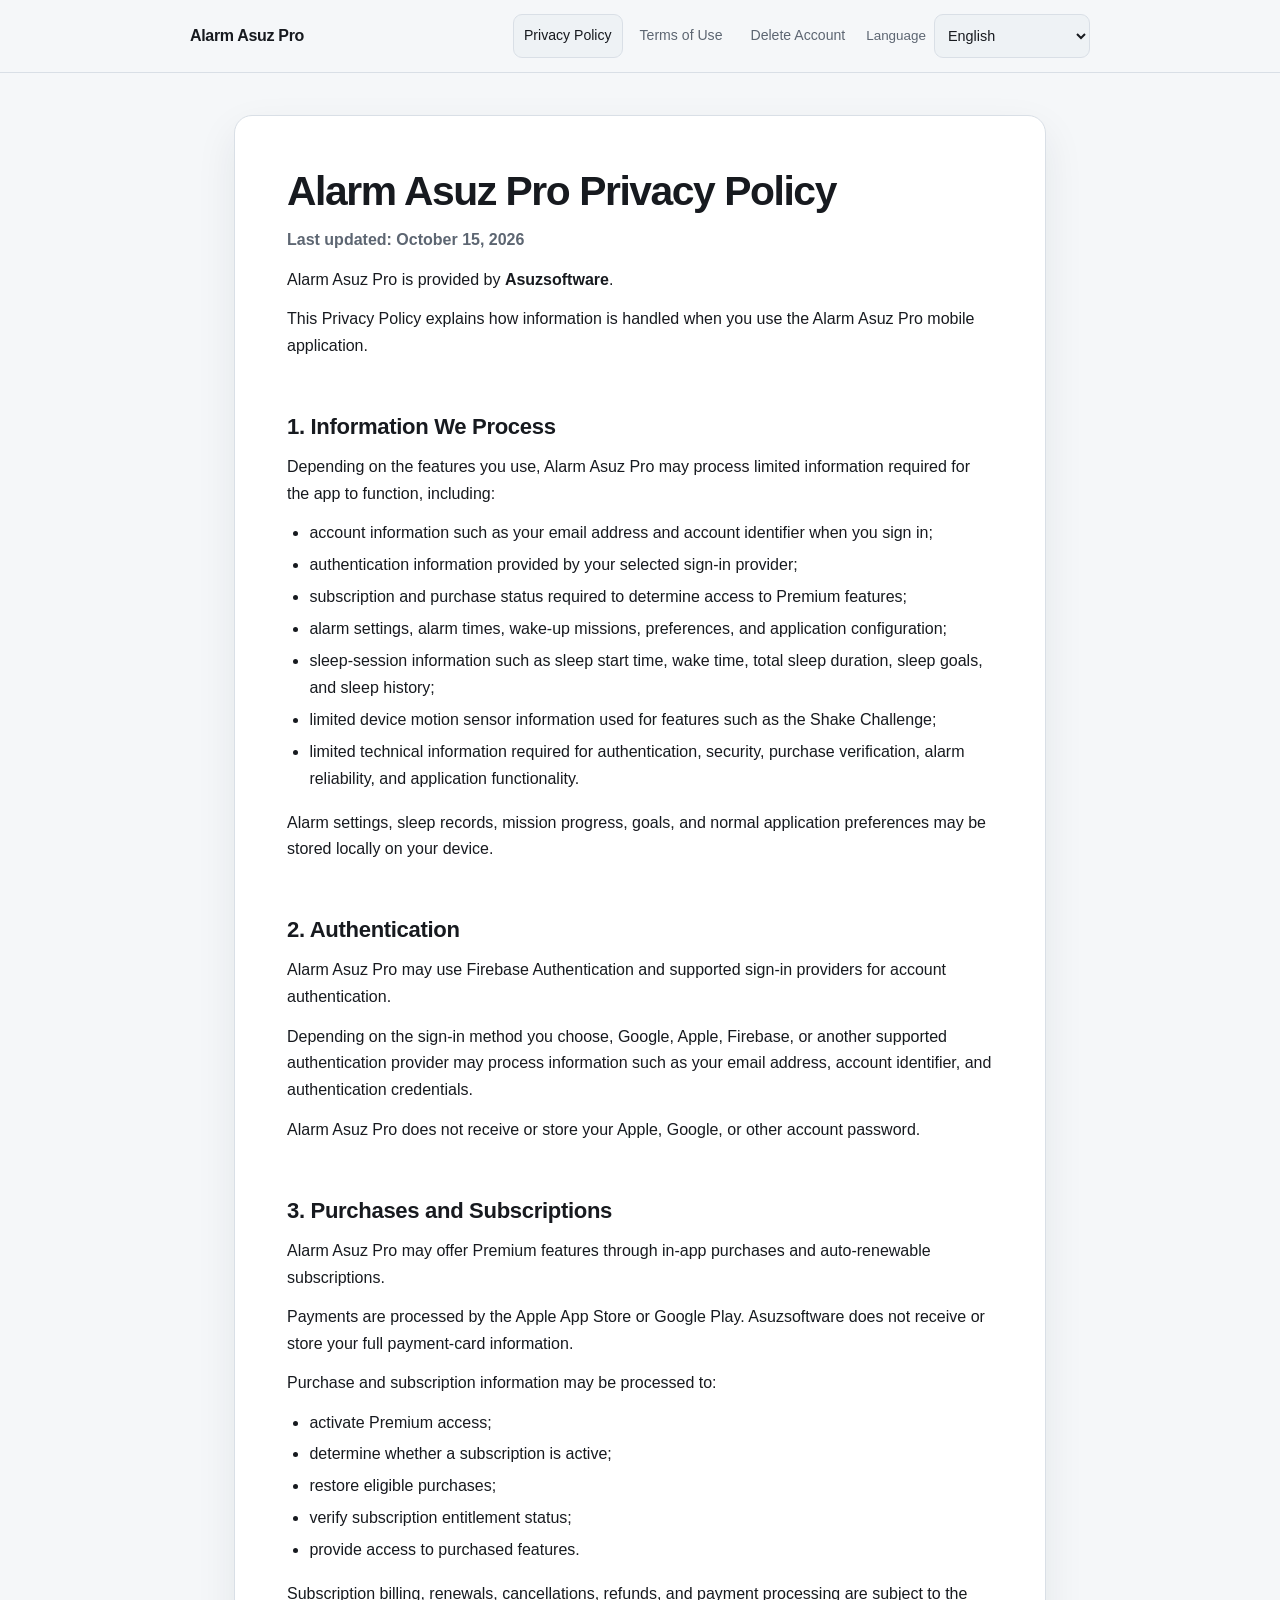
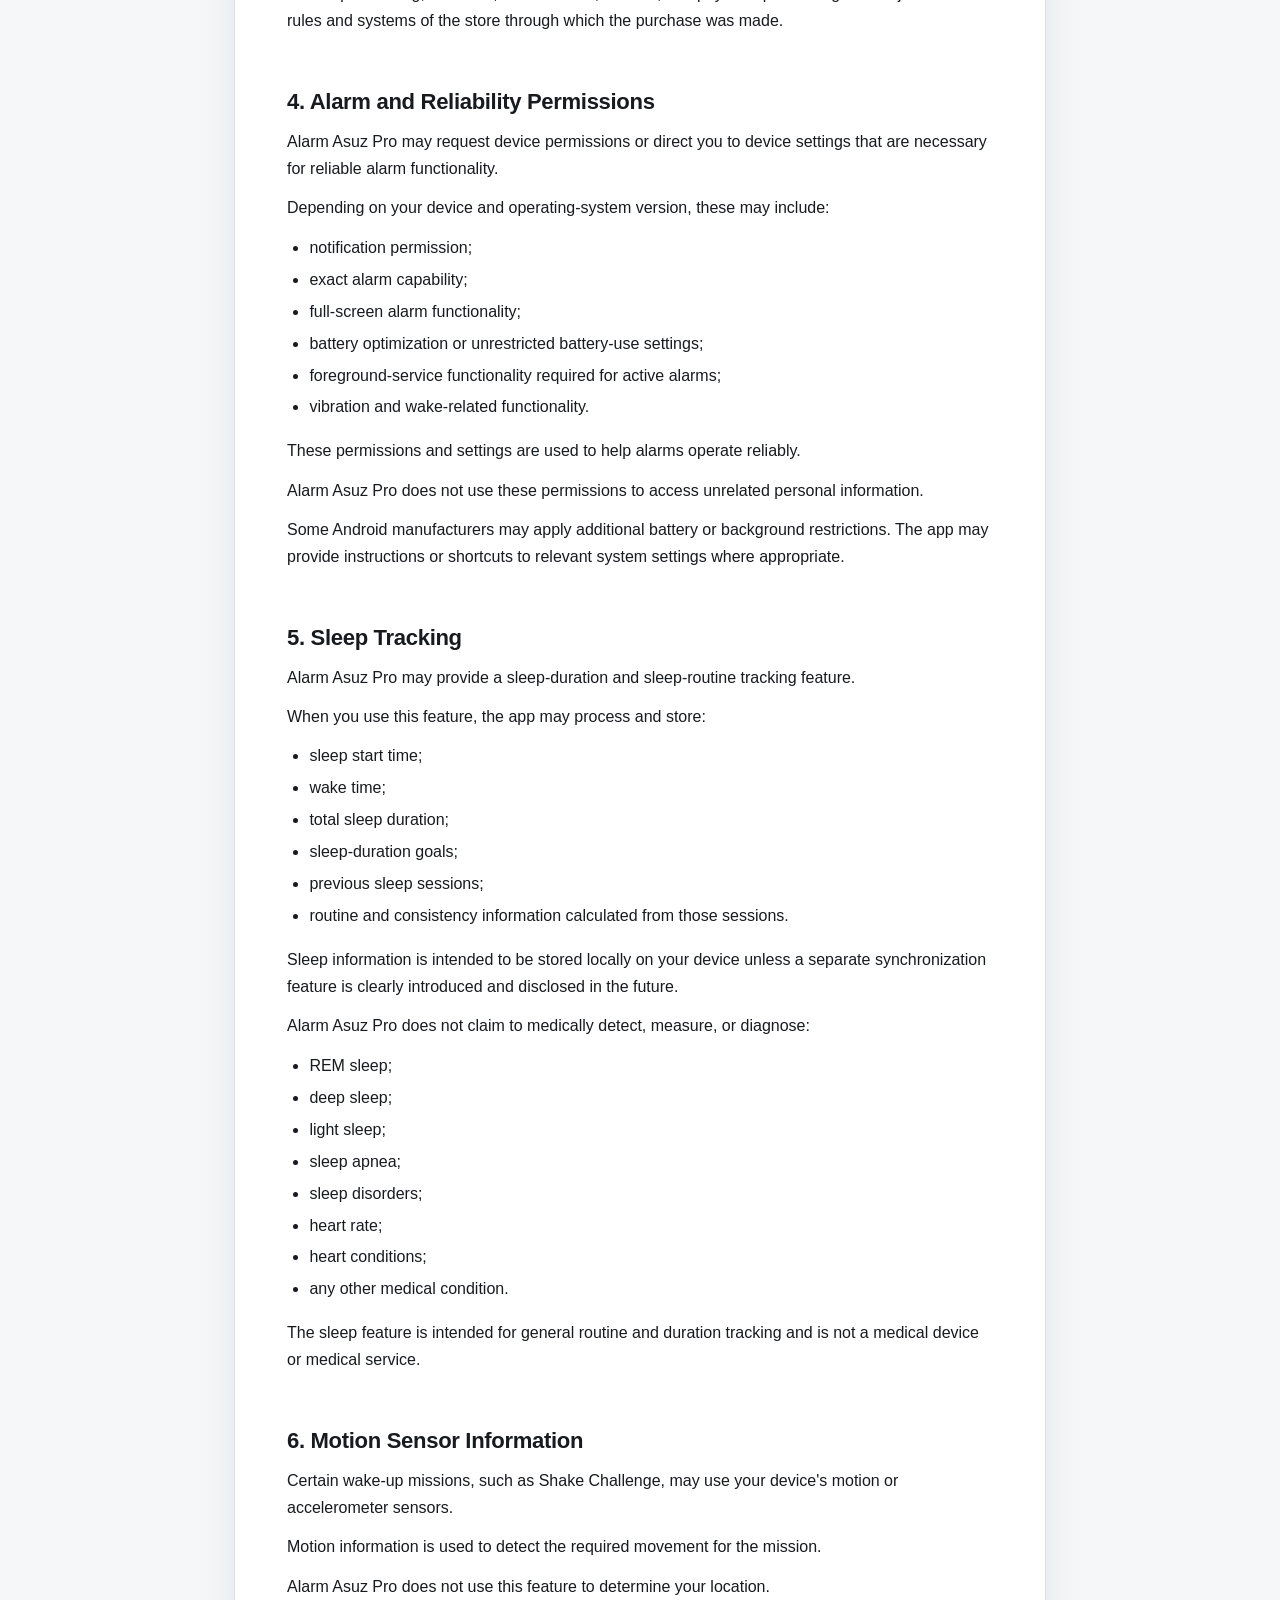
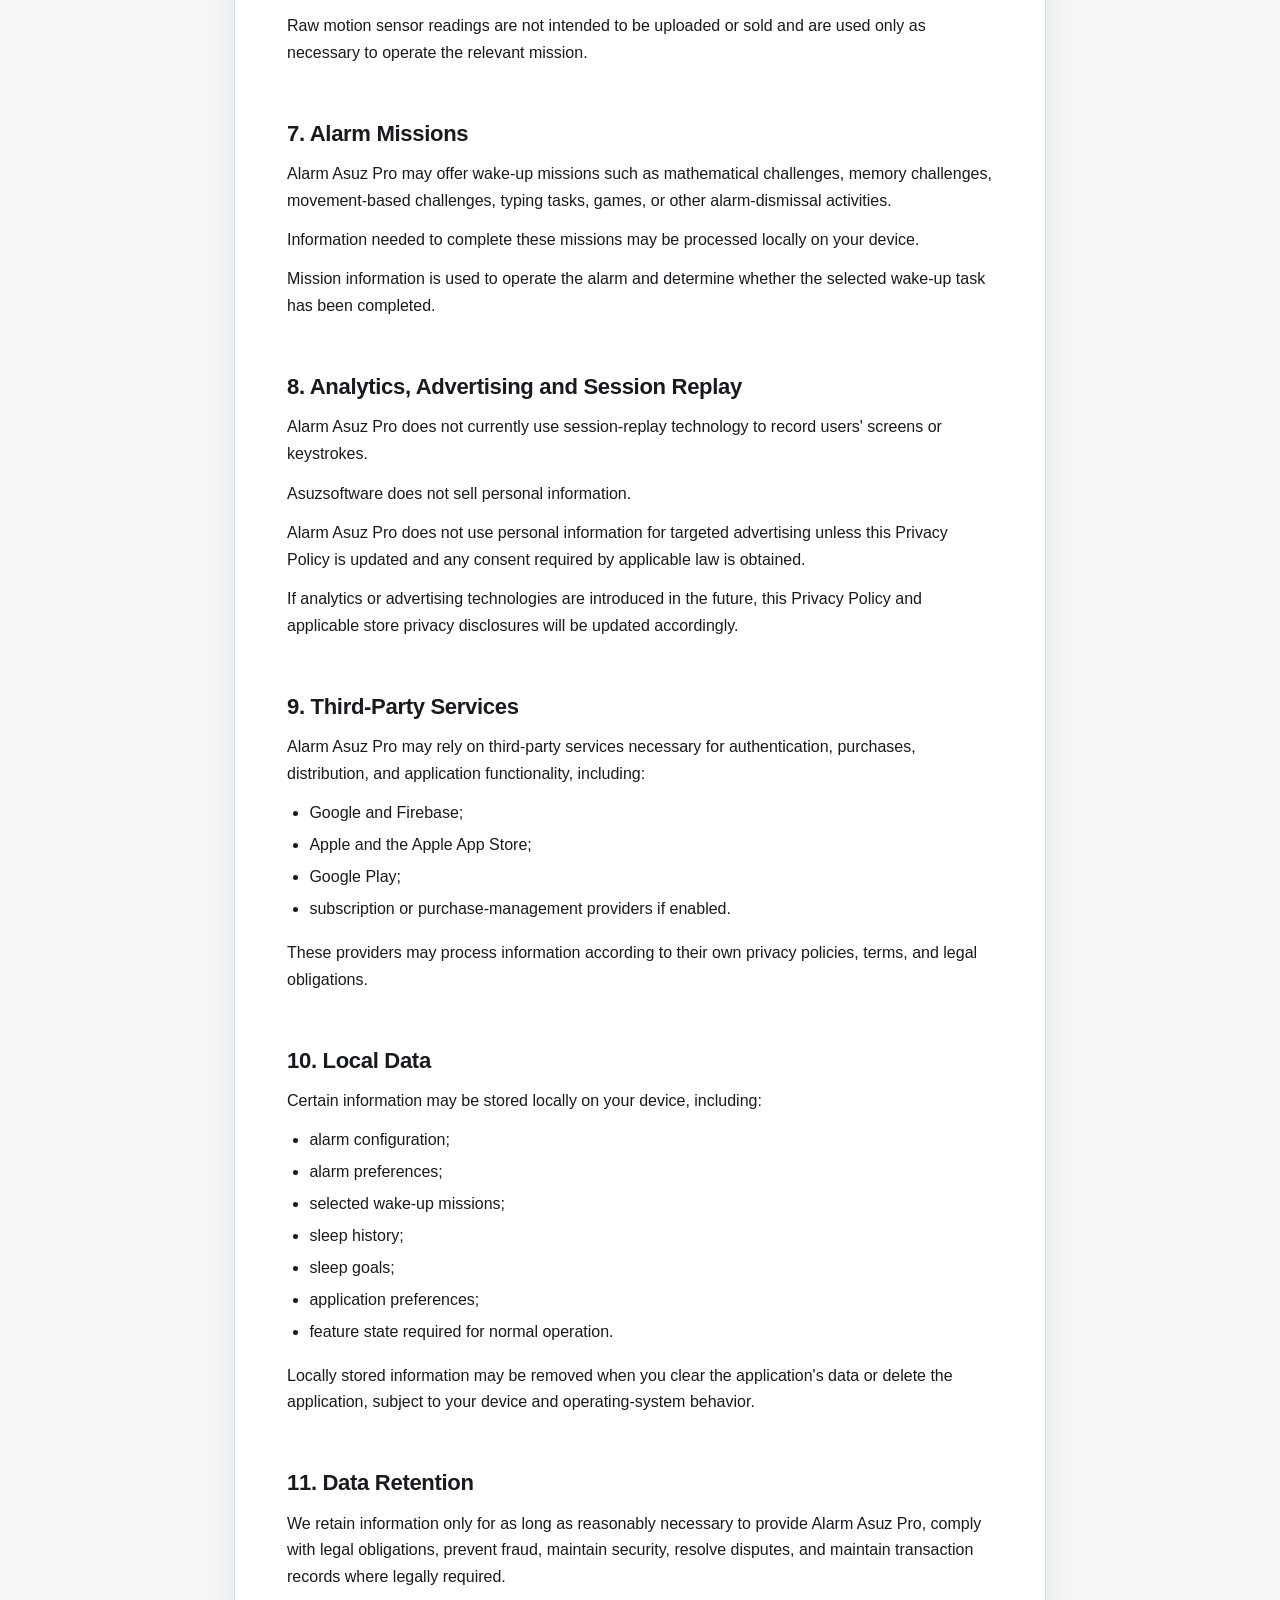
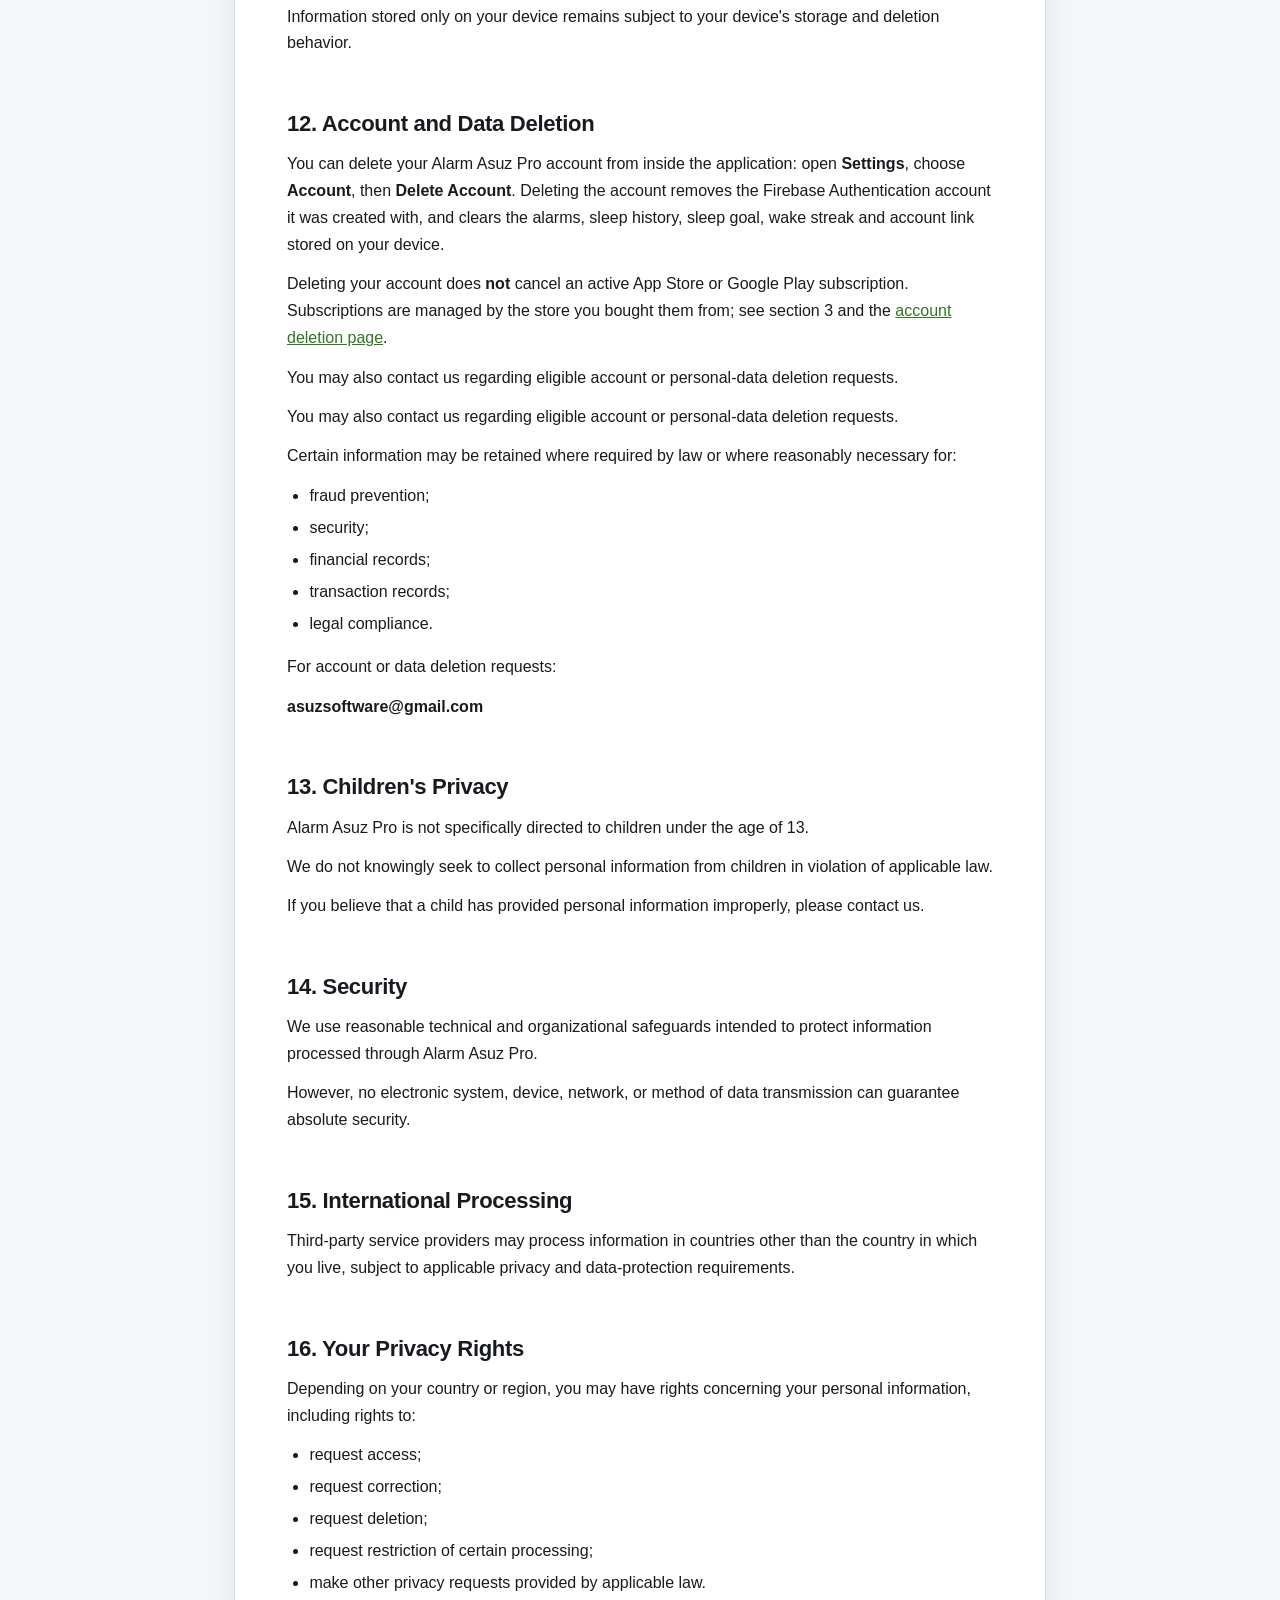
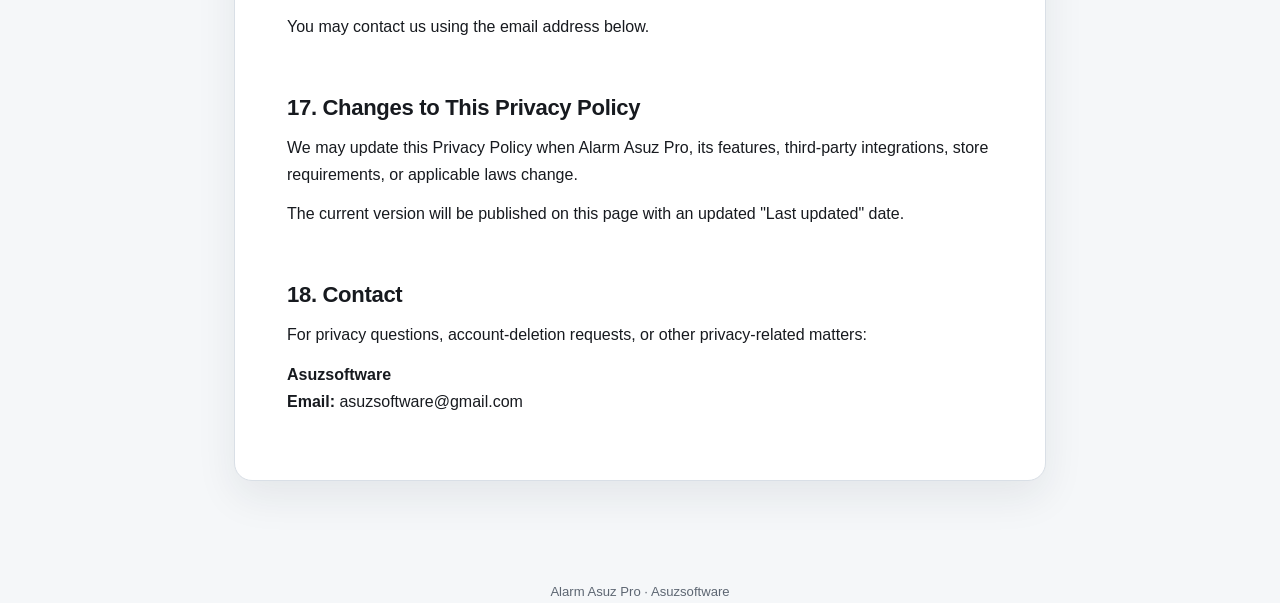
==== commit a5e1f13e: "Update legal pages and add account deletion page" ====
--- a/privacy/index.html
+++ b/privacy/index.html
@@ -16,6 +16,7 @@
         <nav class="legal-nav" aria-label="Legal">
           <a id="privacy-nav" data-legal-target="privacy" href="../privacy/" aria-current="page">Privacy Policy</a>
           <a id="terms-nav" data-legal-target="terms" href="../terms/">Terms of Use</a>
+          <a id="delete-nav" data-legal-target="delete" href="../delete-account/">Delete Account</a>
         </nav>
         <div class="language-wrap">
           <label id="language-label" for="language-select">Language</label>
@@ -147,7 +148,9 @@
 <p>Wir speichern Informationen nur so lange, wie dies vernünftigerweise erforderlich ist, um Alarm Asuz Pro bereitzustellen, rechtliche Verpflichtungen zu erfüllen, Betrug zu verhindern, Sicherheit zu gewährleisten, Streitigkeiten beizulegen und Transaktionsaufzeichnungen aufzubewahren, soweit dies gesetzlich vorgeschrieben ist.</p>
 <p>Informationen, die ausschließlich auf Ihrem Gerät gespeichert sind, unterliegen dem Speicher- und Löschverhalten Ihres Geräts.</p>
 <h2>12. Konto- und Datenlöschung</h2>
-<p>Wenn Alarm Asuz Pro ein Benutzerkonto bereitstellt, können Nutzer die in der App verfügbare Funktion zur Kontolöschung oder eine andere veröffentlichte Löschmethode verwenden.</p>
+<p>Sie können Ihr Alarm Asuz Pro-Konto direkt in der App löschen: Öffnen Sie <strong>Einstellungen</strong>, wählen Sie <strong>Konto</strong> und dann <strong>Konto löschen</strong>. Dabei wird das Firebase-Authentication-Konto entfernt, mit dem es erstellt wurde, und die auf Ihrem Gerät gespeicherten Alarme, Schlafaufzeichnungen, Schlafziel, Aufwachserie und die Kontoverknüpfung werden gelöscht.</p>
+<p>Das Löschen Ihres Kontos beendet <strong>kein</strong> aktives Abonnement im App Store oder bei Google Play. Abonnements werden von dem Store verwaltet, bei dem Sie sie gekauft haben; siehe Abschnitt 3 und die <a href="../delete-account/">Seite zur Kontolöschung</a>.</p>
+<p>Sie können uns auch hinsichtlich berechtigter Anfragen zur Löschung von Konten oder personenbezogenen Daten kontaktieren.</p>
 <p>Sie können uns auch hinsichtlich berechtigter Anfragen zur Löschung von Konten oder personenbezogenen Daten kontaktieren.</p>
 <p>Bestimmte Informationen können aufbewahrt werden, wenn dies gesetzlich vorgeschrieben oder vernünftigerweise erforderlich ist für:</p>
 <ul>
@@ -296,7 +299,9 @@
 <p>We retain information only for as long as reasonably necessary to provide Alarm Asuz Pro, comply with legal obligations, prevent fraud, maintain security, resolve disputes, and maintain transaction records where legally required.</p>
 <p>Information stored only on your device remains subject to your device's storage and deletion behavior.</p>
 <h2>12. Account and Data Deletion</h2>
-<p>If Alarm Asuz Pro provides a user account, users may use any account-deletion functionality made available in the application or another published deletion method.</p>
+<p>You can delete your Alarm Asuz Pro account from inside the application: open <strong>Settings</strong>, choose <strong>Account</strong>, then <strong>Delete Account</strong>. Deleting the account removes the Firebase Authentication account it was created with, and clears the alarms, sleep history, sleep goal, wake streak and account link stored on your device.</p>
+<p>Deleting your account does <strong>not</strong> cancel an active App Store or Google Play subscription. Subscriptions are managed by the store you bought them from; see section 3 and the <a href="../delete-account/">account deletion page</a>.</p>
+<p>You may also contact us regarding eligible account or personal-data deletion requests.</p>
 <p>You may also contact us regarding eligible account or personal-data deletion requests.</p>
 <p>Certain information may be retained where required by law or where reasonably necessary for:</p>
 <ul>
@@ -445,7 +450,9 @@
 <p>Conservamos la información únicamente durante el tiempo razonablemente necesario para proporcionar Alarm Asuz Pro, cumplir obligaciones legales, prevenir el fraude, mantener la seguridad, resolver disputas y conservar registros de transacciones cuando la ley lo exija.</p>
 <p>La información almacenada únicamente en su dispositivo está sujeta al comportamiento de almacenamiento y eliminación de su dispositivo.</p>
 <h2>12. Eliminación de cuenta y datos</h2>
-<p>Si Alarm Asuz Pro proporciona una cuenta de usuario, los usuarios pueden utilizar cualquier función de eliminación de cuenta disponible en la aplicación u otro método de eliminación publicado.</p>
+<p>Puede eliminar su cuenta de Alarm Asuz Pro desde la propia aplicación: abra <strong>Ajustes</strong>, elija <strong>Cuenta</strong> y después <strong>Eliminar cuenta</strong>. Al eliminar la cuenta se elimina la cuenta de Firebase Authentication con la que se creó y se borran los datos guardados en su dispositivo: alarmas, historial de sueño, objetivo de sueño, racha y vínculo de cuenta.</p>
+<p>Eliminar su cuenta <strong>no</strong> cancela una suscripción activa del App Store ni de Google Play. Las suscripciones las gestiona la tienda donde las compró; consulte la sección 3 y la <a href="../delete-account/">página de eliminación de cuenta</a>.</p>
+<p>También puede ponerse en contacto con nosotros para solicitudes elegibles de eliminación de cuenta o datos personales.</p>
 <p>También puede ponerse en contacto con nosotros para solicitudes elegibles de eliminación de cuenta o datos personales.</p>
 <p>Determinada información puede conservarse cuando lo exija la ley o cuando sea razonablemente necesario para:</p>
 <ul>
@@ -594,7 +601,9 @@
 <p>Nous conservons les informations uniquement pendant la durée raisonnablement nécessaire pour fournir Alarm Asuz Pro, respecter nos obligations légales, prévenir la fraude, assurer la sécurité, résoudre les litiges et conserver les registres de transactions lorsque la loi l’exige.</p>
 <p>Les informations stockées uniquement sur votre appareil restent soumises aux mécanismes de stockage et de suppression de votre appareil.</p>
 <h2>12. Suppression du compte et des données</h2>
-<p>Si Alarm Asuz Pro propose un compte utilisateur, les utilisateurs peuvent utiliser toute fonctionnalité de suppression de compte disponible dans l’application ou toute autre méthode de suppression publiée.</p>
+<p>Vous pouvez supprimer votre compte Alarm Asuz Pro depuis l’application : ouvrez <strong>Réglages</strong>, choisissez <strong>Compte</strong>, puis <strong>Supprimer le compte</strong>. La suppression retire le compte Firebase Authentication avec lequel il a été créé et efface les alarmes, l’historique de sommeil, l’objectif de sommeil, la série de réveils et le lien de compte stockés sur votre appareil.</p>
+<p>La suppression de votre compte <strong>n’annule pas</strong> un abonnement actif de l’App Store ou de Google Play. Les abonnements sont gérés par la boutique auprès de laquelle ils ont été achetés ; voir la section 3 et la <a href="../delete-account/">page de suppression de compte</a>.</p>
+<p>Vous pouvez également nous contacter concernant les demandes éligibles de suppression de compte ou de données personnelles.</p>
 <p>Vous pouvez également nous contacter concernant les demandes éligibles de suppression de compte ou de données personnelles.</p>
 <p>Certaines informations peuvent être conservées lorsque la loi l’exige ou lorsque cela est raisonnablement nécessaire pour :</p>
 <ul>
@@ -743,7 +752,9 @@
 <p>Conserviamo le informazioni solo per il tempo ragionevolmente necessario a fornire Alarm Asuz Pro, rispettare gli obblighi legali, prevenire frodi, mantenere la sicurezza, risolvere controversie e conservare i registri delle transazioni quando richiesto dalla legge.</p>
 <p>Le informazioni archiviate esclusivamente sul dispositivo rimangono soggette alle modalità di archiviazione e cancellazione del dispositivo.</p>
 <h2>12. Eliminazione dell’account e dei dati</h2>
-<p>Se Alarm Asuz Pro fornisce un account utente, gli utenti possono utilizzare qualsiasi funzionalità di eliminazione dell’account disponibile nell’applicazione o un altro metodo di eliminazione pubblicato.</p>
+<p>Puoi eliminare il tuo account Alarm Asuz Pro dall’interno dell’applicazione: apri <strong>Impostazioni</strong>, scegli <strong>Account</strong> e poi <strong>Elimina account</strong>. L’eliminazione rimuove l’account Firebase Authentication con cui è stato creato e cancella gli elementi salvati sul dispositivo: sveglie, cronologia del sonno, obiettivo di sonno, serie di risvegli e collegamento dell’account.</p>
+<p>L’eliminazione dell’account <strong>non</strong> annulla un abbonamento attivo dell’App Store o di Google Play. Gli abbonamenti sono gestiti dallo store presso cui sono stati acquistati; vedi la sezione 3 e la <a href="../delete-account/">pagina di eliminazione dell’account</a>.</p>
+<p>Puoi inoltre contattarci in merito a richieste idonee di eliminazione dell’account o dei dati personali.</p>
 <p>Puoi inoltre contattarci in merito a richieste idonee di eliminazione dell’account o dei dati personali.</p>
 <p>Alcune informazioni possono essere conservate quando richiesto dalla legge o quando ragionevolmente necessario per:</p>
 <ul>
@@ -892,7 +903,9 @@
 <p>当社は、Alarm Asuz Pro の提供、法的義務の履行、不正行為の防止、セキュリティの維持、紛争の解決、および法令で必要とされる取引記録の保持のために合理的に必要な期間に限り、情報を保持します。</p>
 <p>端末にのみ保存される情報は、その端末の保存および削除の仕組みに従います。</p>
 <h2>12. アカウントおよびデータの削除</h2>
-<p>Alarm Asuz Pro がユーザーアカウントを提供する場合、ユーザーはアプリ内で提供されるアカウント削除機能またはその他の公開された削除方法を利用できます。</p>
+<p>Alarm Asuz Pro のアカウントはアプリ内から削除できます。<strong>設定</strong>を開き、<strong>アカウント</strong>、続いて<strong>アカウントを削除</strong>を選択してください。削除すると、作成に使用した Firebase Authentication のアカウントが削除され、端末に保存されているアラーム、睡眠履歴、睡眠目標、連続記録、アカウントの連携が消去されます。</p>
+<p>アカウントを削除しても、App Store または Google Play の有効なサブスクリプションは<strong>解約されません</strong>。サブスクリプションは購入したストアで管理されます。第 3 項および<a href="../delete-account/">アカウント削除ページ</a>をご覧ください。</p>
+<p>対象となるアカウントまたは個人データの削除依頼について、当社へ連絡することもできます。</p>
 <p>対象となるアカウントまたは個人データの削除依頼について、当社へ連絡することもできます。</p>
 <p>以下の目的で法令上必要な場合、または合理的に必要な場合、一部の情報を保持することがあります。</p>
 <ul>
@@ -1041,7 +1054,9 @@
 <p>당사는 Alarm Asuz Pro 제공, 법적 의무 준수, 사기 방지, 보안 유지, 분쟁 해결 및 법적으로 요구되는 거래 기록 보관을 위해 합리적으로 필요한 기간 동안만 정보를 보관합니다.</p>
 <p>사용자의 기기에만 저장되는 정보는 기기의 저장 및 삭제 방식에 따릅니다.</p>
 <h2>12. 계정 및 데이터 삭제</h2>
-<p>Alarm Asuz Pro가 사용자 계정을 제공하는 경우 사용자는 애플리케이션에서 제공되는 계정 삭제 기능 또는 기타 공개된 삭제 방법을 사용할 수 있습니다.</p>
+<p>Alarm Asuz Pro 계정은 앱 안에서 삭제할 수 있습니다. <strong>설정</strong>을 열고 <strong>계정</strong>을 선택한 다음 <strong>계정 삭제</strong>를 누르세요. 삭제하면 계정을 만든 Firebase Authentication 계정이 제거되고, 기기에 저장된 알람, 수면 기록, 수면 목표, 연속 기록, 계정 연결이 지워집니다.</p>
+<p>계정을 삭제해도 App Store 또는 Google Play의 활성 구독은 <strong>취소되지 않습니다</strong>. 구독은 구매한 스토어에서 관리합니다. 3항과 <a href="../delete-account/">계정 삭제 페이지</a>를 참고하세요.</p>
+<p>또한 적격한 계정 또는 개인정보 삭제 요청과 관련하여 당사에 문의할 수 있습니다.</p>
 <p>또한 적격한 계정 또는 개인정보 삭제 요청과 관련하여 당사에 문의할 수 있습니다.</p>
 <p>법률상 요구되거나 다음 목적을 위해 합리적으로 필요한 경우 일부 정보가 보관될 수 있습니다.</p>
 <ul>
@@ -1190,7 +1205,9 @@
 <p>Conservamos as informações apenas durante o período razoavelmente necessário para disponibilizar o Alarm Asuz Pro, cumprir obrigações legais, prevenir fraude, manter a segurança, resolver litígios e conservar registos de transações quando legalmente exigido.</p>
 <p>As informações armazenadas apenas no seu dispositivo permanecem sujeitas ao comportamento de armazenamento e eliminação do próprio dispositivo.</p>
 <h2>12. Eliminação da conta e dos dados</h2>
-<p>Se o Alarm Asuz Pro disponibilizar uma conta de utilizador, os utilizadores poderão usar qualquer funcionalidade de eliminação de conta disponibilizada na aplicação ou outro método de eliminação publicado.</p>
+<p>Pode eliminar a sua conta Alarm Asuz Pro dentro da aplicação: abra <strong>Definições</strong>, escolha <strong>Conta</strong> e depois <strong>Eliminar conta</strong>. A eliminação remove a conta Firebase Authentication com que foi criada e apaga os alarmes, o histórico de sono, a meta de sono, a sequência de despertares e a ligação da conta guardados no dispositivo.</p>
+<p>Eliminar a conta <strong>não</strong> cancela uma subscrição ativa da App Store ou do Google Play. As subscrições são geridas pela loja onde foram compradas; ver a secção 3 e a <a href="../delete-account/">página de eliminação da conta</a>.</p>
+<p>Também poderá contactar-nos relativamente a pedidos elegíveis de eliminação de conta ou de dados pessoais.</p>
 <p>Também poderá contactar-nos relativamente a pedidos elegíveis de eliminação de conta ou de dados pessoais.</p>
 <p>Determinadas informações poderão ser conservadas quando exigido por lei ou quando razoavelmente necessário para:</p>
 <ul>
@@ -1339,7 +1356,9 @@
 <p>Mantemos as informações apenas pelo período razoavelmente necessário para fornecer o Alarm Asuz Pro, cumprir obrigações legais, prevenir fraudes, manter a segurança, resolver disputas e manter registros de transações quando exigido por lei.</p>
 <p>As informações armazenadas apenas no seu dispositivo permanecem sujeitas ao comportamento de armazenamento e exclusão do dispositivo.</p>
 <h2>12. Exclusão da conta e dos dados</h2>
-<p>Se o Alarm Asuz Pro oferecer uma conta de usuário, os usuários poderão usar qualquer recurso de exclusão de conta disponibilizado no aplicativo ou outro método de exclusão publicado.</p>
+<p>Você pode excluir sua conta do Alarm Asuz Pro dentro do aplicativo: abra <strong>Configurações</strong>, escolha <strong>Conta</strong> e depois <strong>Excluir conta</strong>. A exclusão remove a conta do Firebase Authentication com que ela foi criada e apaga os alarmes, o histórico de sono, a meta de sono, a sequência de despertares e o vínculo da conta guardados no aparelho.</p>
+<p>Excluir a conta <strong>não</strong> cancela uma assinatura ativa da App Store ou do Google Play. As assinaturas são gerenciadas pela loja onde foram compradas; consulte a seção 3 e a <a href="../delete-account/">página de exclusão de conta</a>.</p>
+<p>Você também pode entrar em contato conosco em relação a solicitações elegíveis de exclusão da conta ou de dados pessoais.</p>
 <p>Você também pode entrar em contato conosco em relação a solicitações elegíveis de exclusão da conta ou de dados pessoais.</p>
 <p>Determinadas informações podem ser mantidas quando exigido por lei ou quando razoavelmente necessário para:</p>
 <ul>
@@ -1488,7 +1507,9 @@
 <p>Bilgileri yalnızca Alarm Asuz Pro'nun sunulması, yasal yükümlülüklerin yerine getirilmesi, dolandırıcılığın önlenmesi, güvenliğin sağlanması, uyuşmazlıkların çözülmesi ve kanunen gerekli işlem kayıtlarının tutulması için makul ölçüde gerekli olduğu sürece saklarız.</p>
 <p>Yalnızca cihazınızda tutulan bilgiler cihazınızın depolama ve silme davranışına tabidir.</p>
 <h2>12. Hesap ve Veri Silme</h2>
-<p>Alarm Asuz Pro kullanıcı hesabı sunuyorsa kullanıcılar, uygulamada sunulan hesap silme özelliğini veya yayınlanan başka bir hesap silme yöntemini kullanabilir.</p>
+<p>Alarm Asuz Pro hesabınızı uygulama içinden silebilirsiniz: <strong>Ayarlar</strong>'ı açın, <strong>Hesap</strong>'ı ve ardından <strong>Hesabı Sil</strong>'i seçin. Silme işlemi, hesabın oluşturulduğu Firebase Authentication hesabını kaldırır ve cihazınızda saklanan alarmları, uyku geçmişini, uyku hedefini, uyanma serisini ve hesap bağlantısını temizler.</p>
+<p>Hesabınızı silmek, App Store veya Google Play'deki etkin bir aboneliği <strong>iptal etmez</strong>. Abonelikler satın aldığınız mağaza tarafından yönetilir; 3. bölüme ve <a href="../delete-account/">hesap silme sayfasına</a> bakın.</p>
+<p>Uygun hesap veya kişisel veri silme talepleri için bizimle de iletişime geçebilirsiniz.</p>
 <p>Uygun hesap veya kişisel veri silme talepleri için bizimle de iletişime geçebilirsiniz.</p>
 <p>Bazı bilgiler şu amaçlarla gerekli olduğunda saklanabilir:</p>
 <ul>
--- a/assets/legal.css
+++ b/assets/legal.css
@@ -203,3 +203,53 @@
   .legal-document { border: 0; box-shadow: none; padding: 0; }
   .legal-document a { color: #000; }
 }
+
+/* --- Account deletion page ------------------------------------------------ */
+/* Additions only: every existing rule above is untouched, so privacy and terms
+   render exactly as before. */
+
+.muted {
+  color: var(--muted);
+  font-size: 0.95rem;
+}
+
+/* The subscription warning is the one block a reader must not miss: it is the
+   difference between deleting an account and cancelling a payment. */
+.callout {
+  background: var(--surface-2);
+  border: 1px solid var(--border);
+  border-left: 3px solid var(--accent);
+  border-radius: 12px;
+  padding: 18px 20px;
+  margin: 26px 0;
+}
+
+.callout h2 {
+  margin-top: 0;
+}
+
+.mail-link {
+  display: inline-block;
+  padding: 10px 14px;
+  border: 1px solid var(--border);
+  border-radius: 10px;
+  font-weight: 600;
+  word-break: break-all;
+}
+
+/* Touch targets: the guidance asks for comfortable tapping, and the language
+   select sits in a crowded header on small screens. */
+.legal-nav a {
+  min-height: 44px;
+  display: inline-flex;
+  align-items: center;
+}
+
+#language-select {
+  min-height: 44px;
+}
+
+@media (max-width: 480px) {
+  .callout { padding: 14px 16px; }
+  .legal-nav { flex-wrap: wrap; }
+}
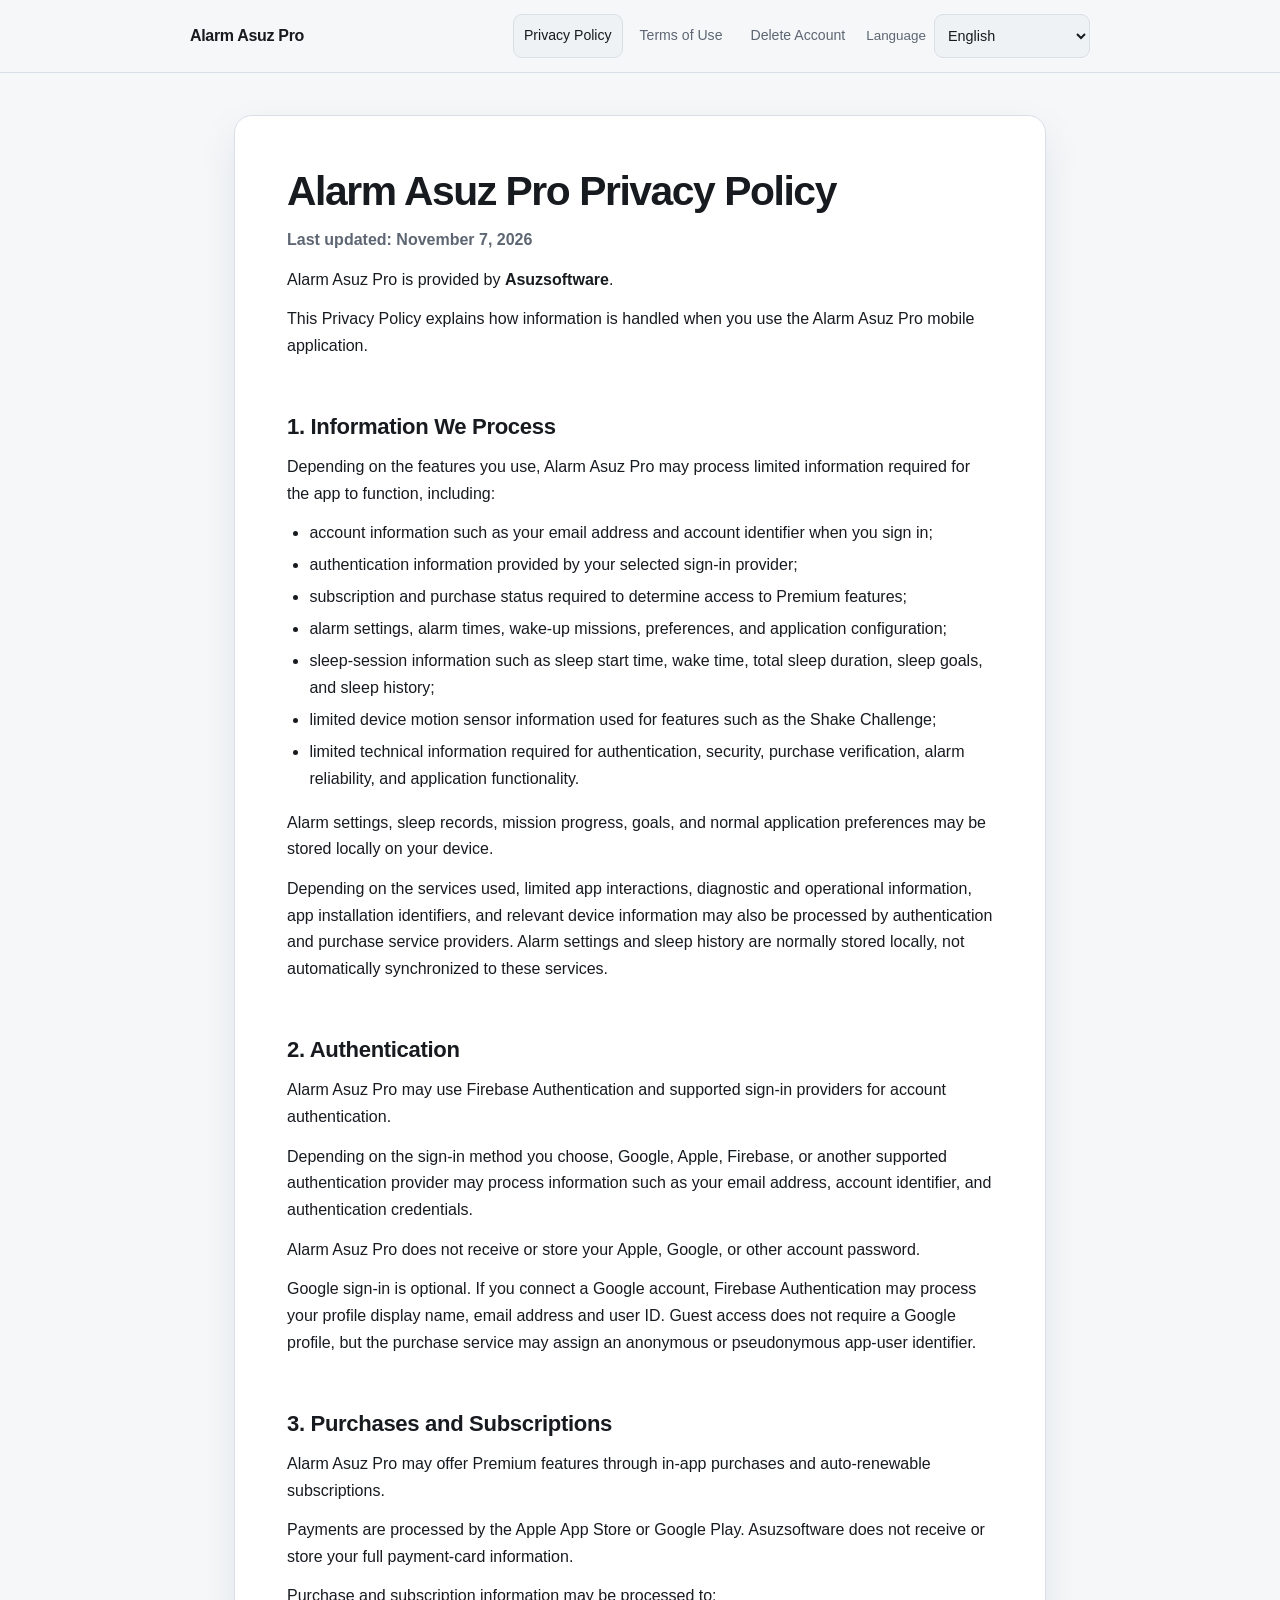
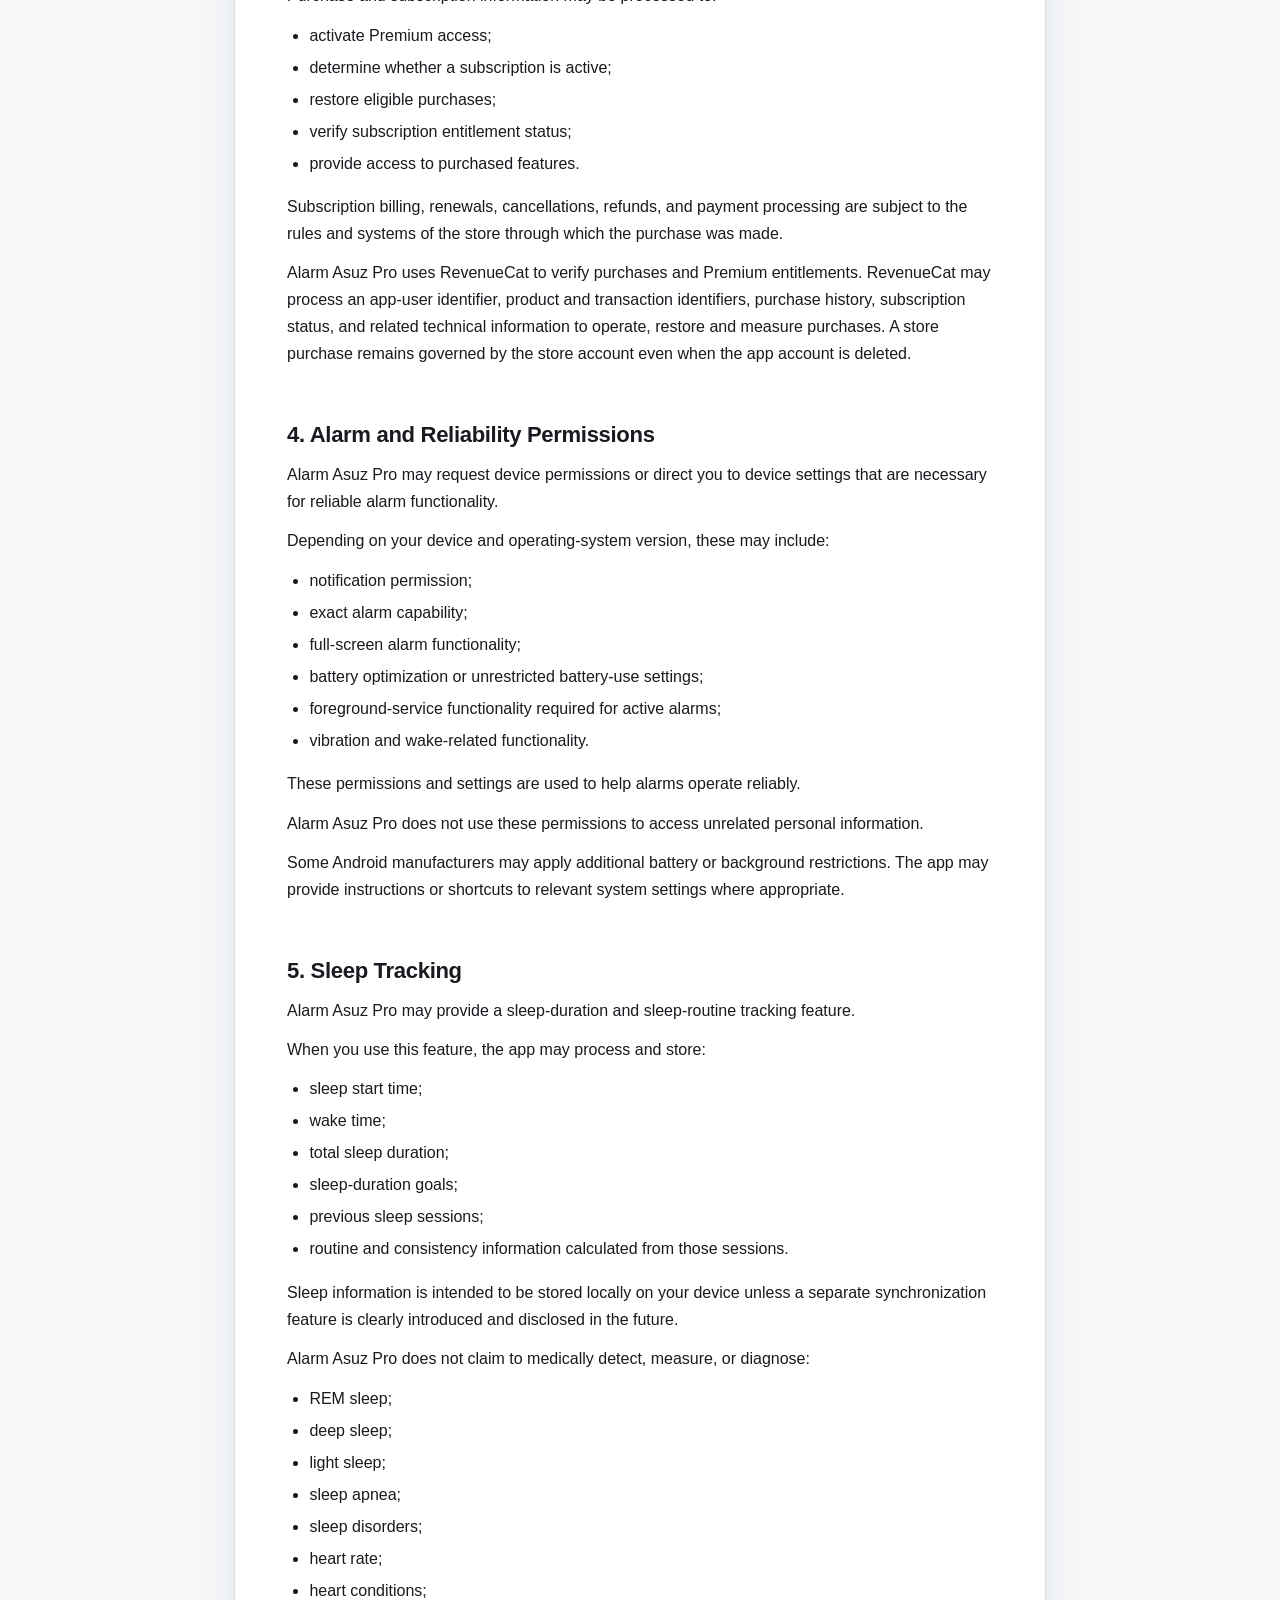
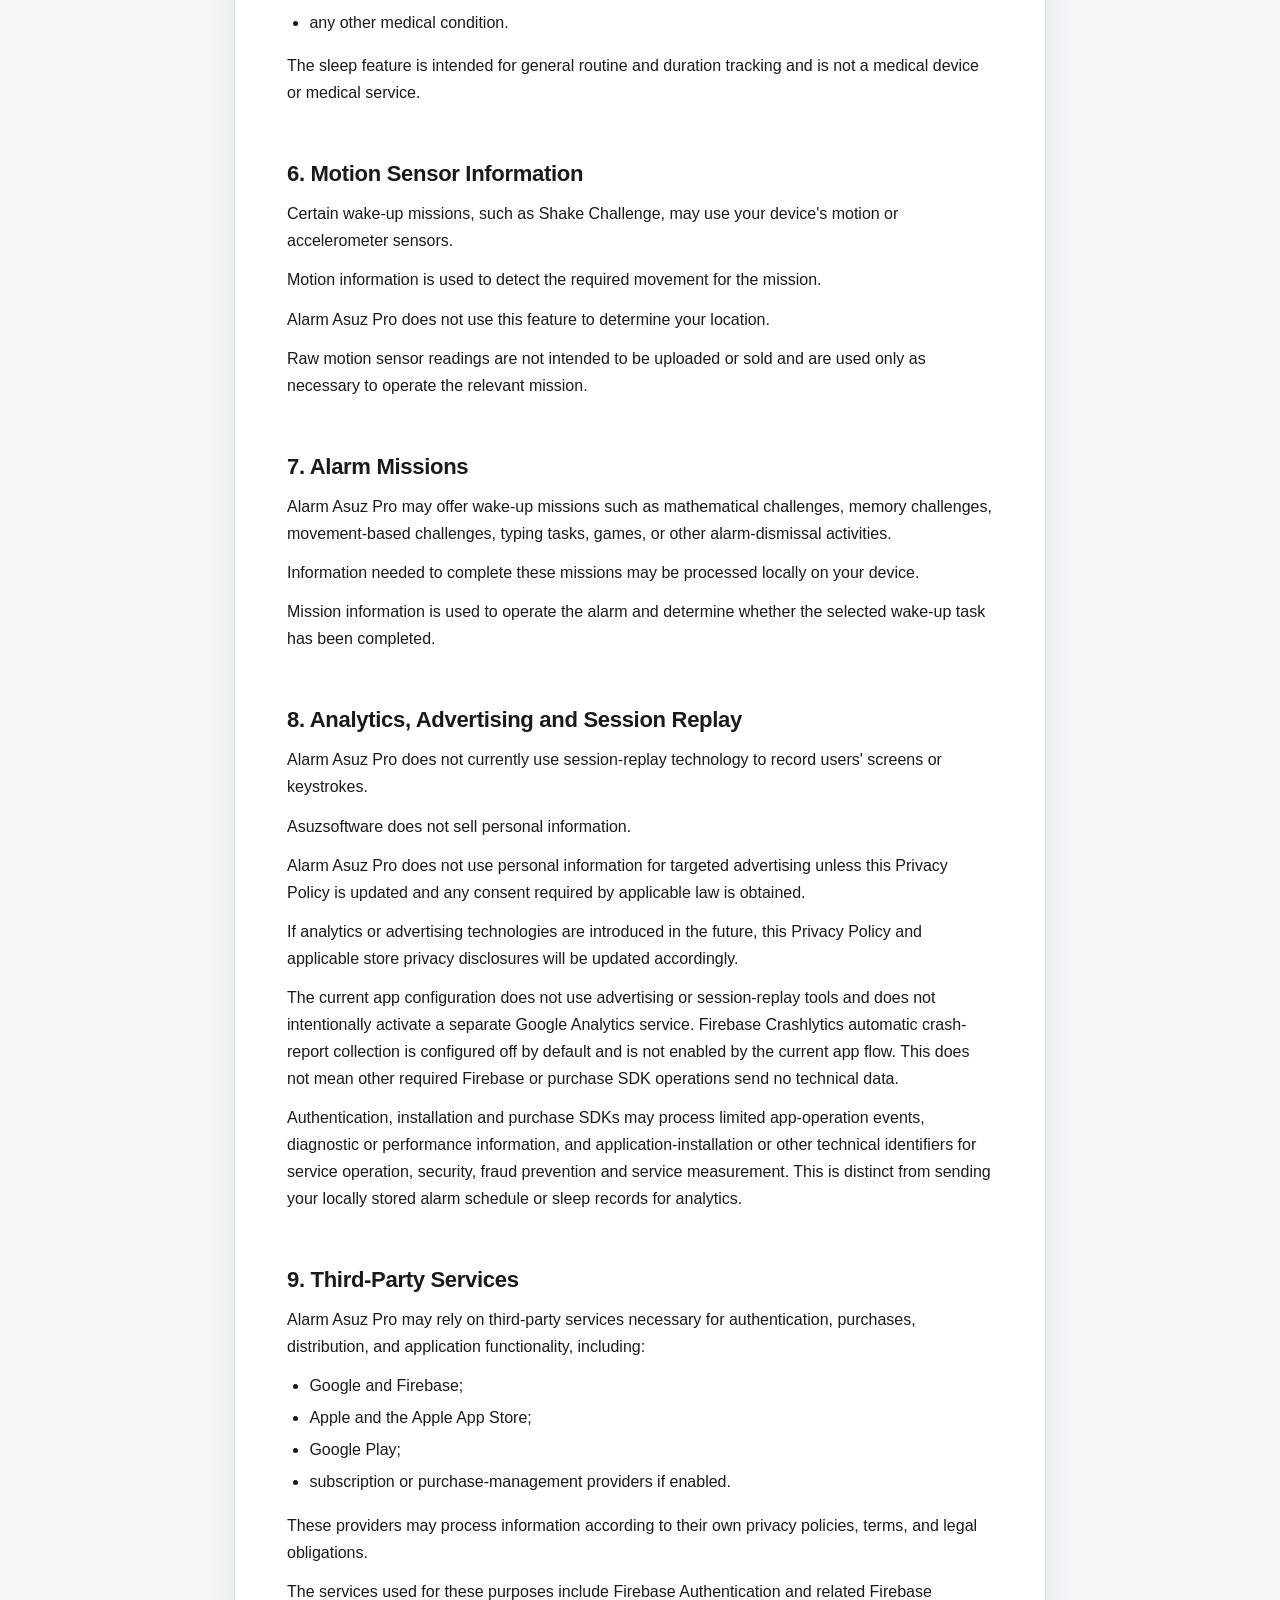
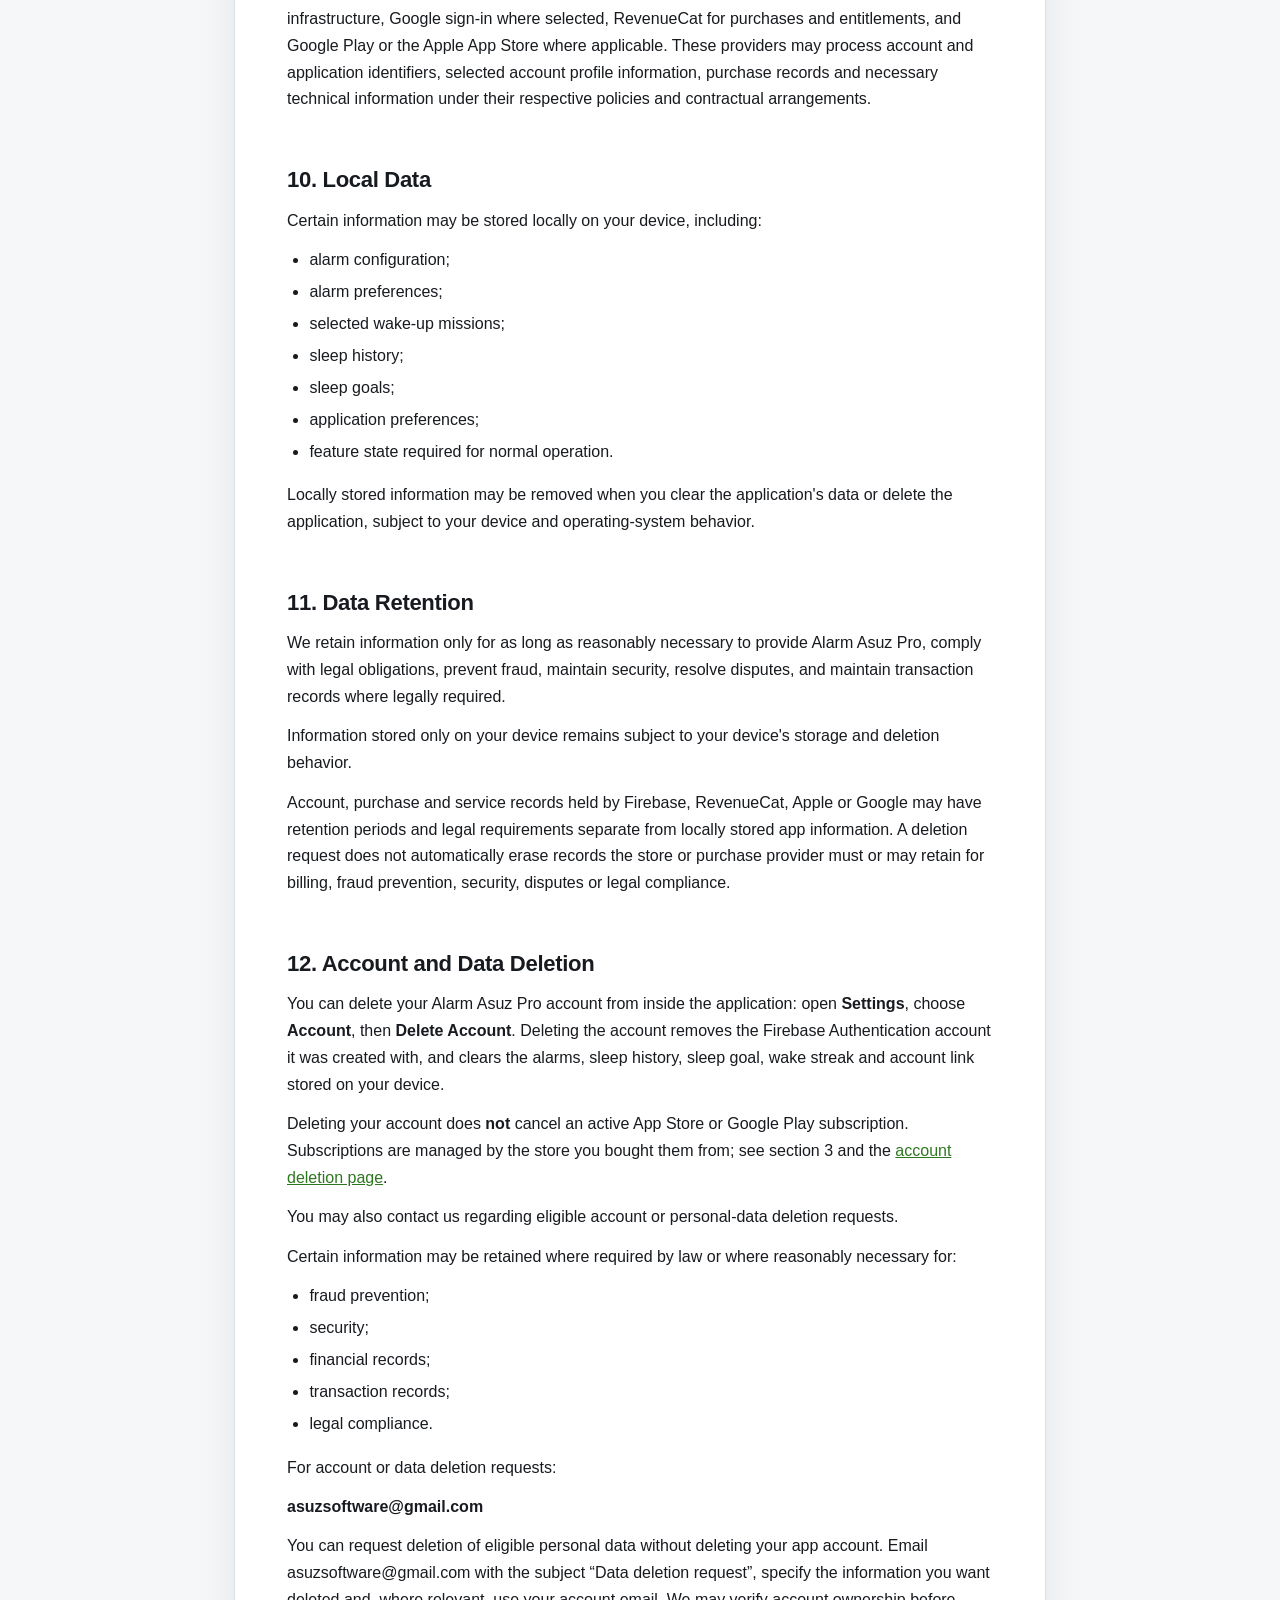
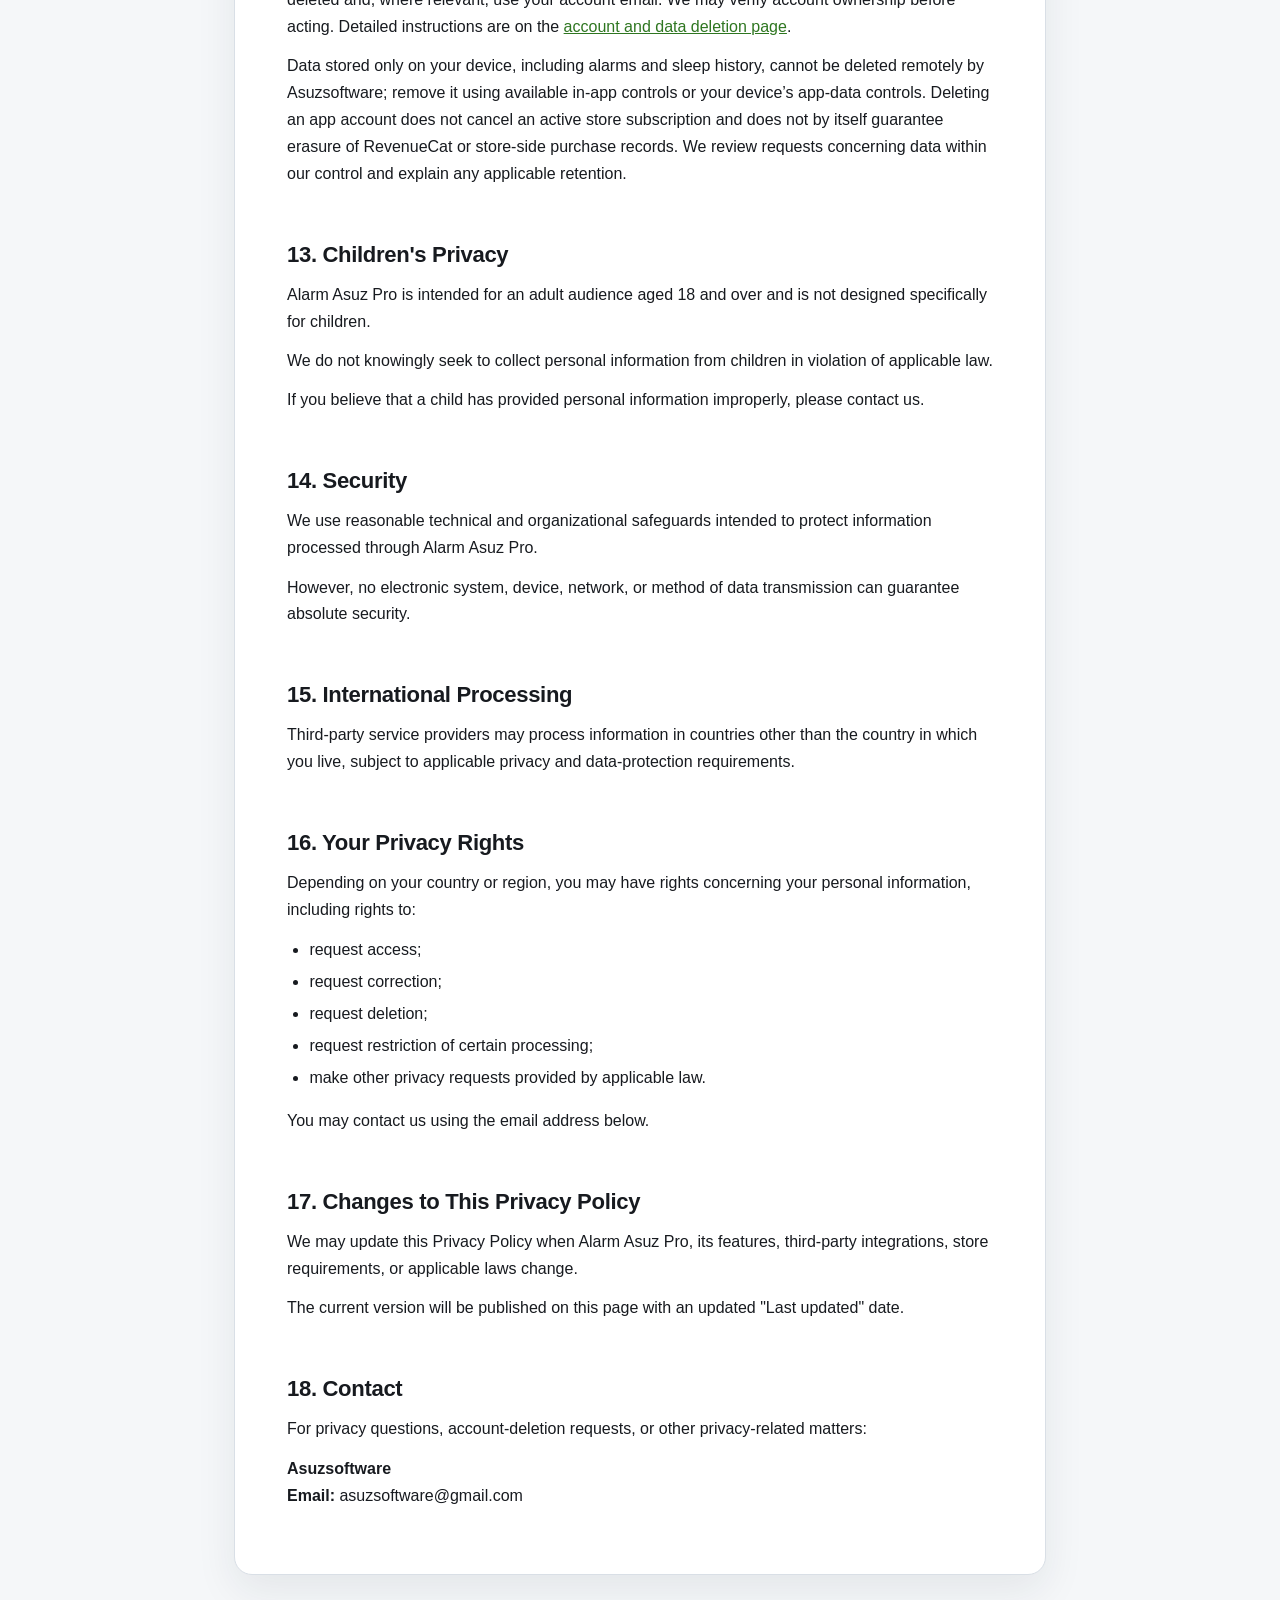
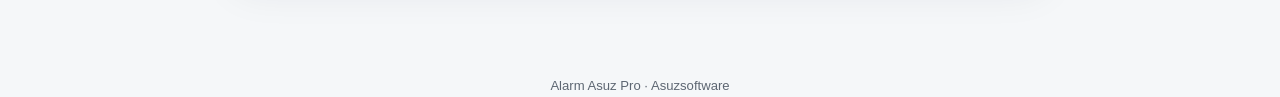
==== commit 492e6b08: "Update privacy policy in 10 languages" ====
--- a/privacy/index.html
+++ b/privacy/index.html
@@ -1,28 +1,28 @@
 <!doctype html>
 <html lang="en">
 <head>
-  <meta charset="utf-8">
-  <meta name="viewport" content="width=device-width, initial-scale=1">
-  <meta name="referrer" content="strict-origin-when-cross-origin">
-  <title>Alarm Asuz Pro — Privacy Policy</title>
-  <meta name="description" content="Alarm Asuz Pro Privacy Policy">
-  <link rel="stylesheet" href="../assets/legal.css">
+<meta charset="utf-8"/>
+<meta content="width=device-width, initial-scale=1" name="viewport"/>
+<meta content="strict-origin-when-cross-origin" name="referrer"/>
+<title>Alarm Asuz Pro — Privacy Policy</title>
+<meta content="Alarm Asuz Pro Privacy Policy" name="description"/>
+<link href="../assets/legal.css" rel="stylesheet"/>
 </head>
 <body>
-  <header class="site-header">
-    <div class="header-inner">
-      <div class="brand">Alarm Asuz Pro</div>
-      <div class="header-actions">
-        <nav class="legal-nav" aria-label="Legal">
-          <a id="privacy-nav" data-legal-target="privacy" href="../privacy/" aria-current="page">Privacy Policy</a>
-          <a id="terms-nav" data-legal-target="terms" href="../terms/">Terms of Use</a>
-          <a id="delete-nav" data-legal-target="delete" href="../delete-account/">Delete Account</a>
-        </nav>
-        <div class="language-wrap">
-          <label id="language-label" for="language-select">Language</label>
-          <select id="language-select" aria-label="Language">
-            <option value="de">Deutsch</option>
-<option value="en" selected>English</option>
+<header class="site-header">
+<div class="header-inner">
+<div class="brand">Alarm Asuz Pro</div>
+<div class="header-actions">
+<nav aria-label="Legal" class="legal-nav">
+<a aria-current="page" data-legal-target="privacy" href="../privacy/" id="privacy-nav">Privacy Policy</a>
+<a data-legal-target="terms" href="../terms/" id="terms-nav">Terms of Use</a>
+<a data-legal-target="delete" href="../delete-account/" id="delete-nav">Delete Account</a>
+</nav>
+<div class="language-wrap">
+<label for="language-select" id="language-label">Language</label>
+<select aria-label="Language" id="language-select">
+<option value="de">Deutsch</option>
+<option selected="" value="en">English</option>
 <option value="es">Español</option>
 <option value="fr">Français</option>
 <option value="it">Italiano</option>
@@ -31,16 +31,15 @@
 <option value="pt">Português</option>
 <option value="pt-BR">Português (Brasil)</option>
 <option value="tr">Türkçe</option>
-          </select>
-        </div>
-      </div>
-    </div>
-  </header>
-
-  <main>
-    <article class="legal-document" data-locale="de" hidden>
+</select>
+</div>
+</div>
+</div>
+</header>
+<main>
+<article class="legal-document" data-locale="de" hidden="">
 <h1>Datenschutzrichtlinie von Alarm Asuz Pro</h1>
-<p><strong>Zuletzt aktualisiert: 15. Oktober 2026</strong></p>
+<p><strong>Zuletzt aktualisiert: 7. November 2026</strong></p>
 <p>Alarm Asuz Pro wird von <strong>Asuzsoftware</strong> bereitgestellt.</p>
 <p>Diese Datenschutzrichtlinie erläutert, wie Informationen verarbeitet werden, wenn Sie die mobile Anwendung Alarm Asuz Pro verwenden.</p>
 <h2>1. Von uns verarbeitete Informationen</h2>
@@ -55,11 +54,11 @@
 <li>begrenzte technische Informationen, die für Authentifizierung, Sicherheit, Kaufprüfung, Alarmzuverlässigkeit und App-Funktionalität erforderlich sind.</li>
 </ul>
 <p>Alarmeinstellungen, Schlafaufzeichnungen, Aufgabenfortschritt, Ziele und normale App-Einstellungen können lokal auf Ihrem Gerät gespeichert werden.</p>
-<h2>2. Authentifizierung</h2>
+<p>Je nach genutztem Dienst können Authentifizierungs- und Kaufanbieter auch begrenzte App-Interaktionen, Diagnose- und Betriebsdaten, App-Installationskennungen sowie relevante Geräteinformationen verarbeiten. Alarmeinstellungen und Schlafverlauf werden normalerweise lokal gespeichert und nicht automatisch mit diesen Diensten synchronisiert.</p><h2>2. Authentifizierung</h2>
 <p>Alarm Asuz Pro kann Firebase Authentication und unterstützte Anmeldeanbieter zur Authentifizierung von Konten verwenden.</p>
 <p>Abhängig von der von Ihnen gewählten Anmeldemethode können Google, Apple, Firebase oder ein anderer unterstützter Authentifizierungsanbieter Informationen wie Ihre E-Mail-Adresse, Kontokennung und Authentifizierungsdaten verarbeiten.</p>
 <p>Alarm Asuz Pro erhält oder speichert nicht das Passwort Ihres Apple-, Google- oder sonstigen Kontos.</p>
-<h2>3. Käufe und Abonnements</h2>
+<p>Die Anmeldung mit Google ist freiwillig. Wenn Sie ein Google-Konto verbinden, kann Firebase Authentication Ihren Profilnamen, Ihre E-Mail-Adresse und Ihre Nutzerkennung verarbeiten. Für den Gastzugang ist kein Google-Profil nötig; der Kaufdienst kann jedoch eine anonyme oder pseudonyme App-Nutzerkennung vergeben.</p><h2>3. Käufe und Abonnements</h2>
 <p>Alarm Asuz Pro kann Premium-Funktionen über In-App-Käufe und automatisch verlängernde Abonnements anbieten.</p>
 <p>Zahlungen werden vom Apple App Store oder von Google Play verarbeitet. Asuzsoftware erhält oder speichert nicht Ihre vollständigen Zahlungskartendaten.</p>
 <p>Kauf- und Abonnementinformationen können verarbeitet werden, um:</p>
@@ -71,7 +70,7 @@
 <li>Zugriff auf gekaufte Funktionen bereitzustellen.</li>
 </ul>
 <p>Abrechnung, Verlängerungen, Kündigungen, Erstattungen und Zahlungsabwicklung für Abonnements unterliegen den Regeln und Systemen des Stores, über den der Kauf getätigt wurde.</p>
-<h2>4. Berechtigungen für Alarm und Zuverlässigkeit</h2>
+<p>Alarm Asuz Pro verwendet RevenueCat zur Überprüfung von Käufen und Premium-Berechtigungen. RevenueCat kann App-Nutzerkennungen, Produkt- und Transaktionskennungen, Kaufhistorie, Abonnementstatus und zugehörige technische Angaben verarbeiten, um Käufe abzuwickeln, wiederherzustellen und auszuwerten. Ein Store-Kauf bleibt auch nach Löschung des App-Kontos an das Store-Konto gebunden.</p><h2>4. Berechtigungen für Alarm und Zuverlässigkeit</h2>
 <p>Alarm Asuz Pro kann Geräteberechtigungen anfordern oder Sie zu Geräteeinstellungen führen, die für eine zuverlässige Alarmfunktion erforderlich sind.</p>
 <p>Je nach Gerät und Betriebssystemversion können dazu gehören:</p>
 <ul>
@@ -123,7 +122,7 @@
 <p>Asuzsoftware verkauft keine personenbezogenen Informationen.</p>
 <p>Alarm Asuz Pro verwendet personenbezogene Informationen nicht für zielgerichtete Werbung, sofern diese Datenschutzrichtlinie nicht aktualisiert und eine nach geltendem Recht erforderliche Einwilligung eingeholt wurde.</p>
 <p>Falls künftig Analyse- oder Werbetechnologien eingeführt werden, werden diese Datenschutzrichtlinie und die entsprechenden Datenschutzangaben in den App-Stores entsprechend aktualisiert.</p>
-<h2>9. Dienste Dritter</h2>
+<p>Die aktuelle App-Konfiguration verwendet weder Werbung noch Sitzungsaufzeichnungen und aktiviert keinen gesonderten Google-Analytics-Dienst. Die automatische Erfassung von Absturzberichten durch Firebase Crashlytics ist standardmäßig deaktiviert und wird im aktuellen App-Ablauf nicht aktiviert. Andere notwendige Firebase- oder Kauf-SDK-Funktionen können dennoch technische Daten übertragen.</p><p>Authentifizierungs-, Installations- und Kauf-SDKs können begrenzte Ereignisse zum App-Betrieb, Diagnose- oder Leistungsdaten sowie Installations- und andere technische Kennungen für den Dienstbetrieb, Sicherheit, Betrugsprävention und Dienstmessung verarbeiten. Dies ist keine Übermittlung Ihrer lokal gespeicherten Alarmzeiten oder Schlafdaten zu Analysezwecken.</p><h2>9. Dienste Dritter</h2>
 <p>Alarm Asuz Pro kann auf Drittanbieterdienste zurückgreifen, die für Authentifizierung, Käufe, Vertrieb und App-Funktionalität erforderlich sind, darunter:</p>
 <ul>
 <li>Google und Firebase;</li>
@@ -132,7 +131,7 @@
 <li>Anbieter zur Verwaltung von Abonnements oder Käufen, sofern aktiviert.</li>
 </ul>
 <p>Diese Anbieter können Informationen gemäß ihren eigenen Datenschutzrichtlinien, Bedingungen und rechtlichen Verpflichtungen verarbeiten.</p>
-<h2>10. Lokale Daten</h2>
+<p>Zu diesen Diensten gehören Firebase Authentication und zugehörige Firebase-Infrastruktur, optional die Google-Anmeldung, RevenueCat für Käufe und Berechtigungen sowie gegebenenfalls Google Play oder der Apple App Store. Diese Anbieter können Konto- und App-Kennungen, ausgewählte Profilinformationen, Kaufdaten und erforderliche technische Informationen gemäß ihren Richtlinien und Vereinbarungen verarbeiten.</p><h2>10. Lokale Daten</h2>
 <p>Bestimmte Informationen können lokal auf Ihrem Gerät gespeichert werden, darunter:</p>
 <ul>
 <li>Alarmkonfiguration;</li>
@@ -147,11 +146,11 @@
 <h2>11. Datenspeicherung</h2>
 <p>Wir speichern Informationen nur so lange, wie dies vernünftigerweise erforderlich ist, um Alarm Asuz Pro bereitzustellen, rechtliche Verpflichtungen zu erfüllen, Betrug zu verhindern, Sicherheit zu gewährleisten, Streitigkeiten beizulegen und Transaktionsaufzeichnungen aufzubewahren, soweit dies gesetzlich vorgeschrieben ist.</p>
 <p>Informationen, die ausschließlich auf Ihrem Gerät gespeichert sind, unterliegen dem Speicher- und Löschverhalten Ihres Geräts.</p>
-<h2>12. Konto- und Datenlöschung</h2>
+<p>Bei Firebase, RevenueCat, Apple oder Google gespeicherte Konto-, Kauf- und Dienstdaten können anderen Aufbewahrungsfristen und rechtlichen Vorgaben unterliegen als lokale App-Daten. Ein Löschantrag entfernt nicht automatisch Unterlagen, die der Store oder Kaufanbieter für Abrechnung, Betrugsprävention, Sicherheit, Streitfälle oder Rechtsvorschriften aufbewahren muss oder darf.</p><h2>12. Konto- und Datenlöschung</h2>
 <p>Sie können Ihr Alarm Asuz Pro-Konto direkt in der App löschen: Öffnen Sie <strong>Einstellungen</strong>, wählen Sie <strong>Konto</strong> und dann <strong>Konto löschen</strong>. Dabei wird das Firebase-Authentication-Konto entfernt, mit dem es erstellt wurde, und die auf Ihrem Gerät gespeicherten Alarme, Schlafaufzeichnungen, Schlafziel, Aufwachserie und die Kontoverknüpfung werden gelöscht.</p>
 <p>Das Löschen Ihres Kontos beendet <strong>kein</strong> aktives Abonnement im App Store oder bei Google Play. Abonnements werden von dem Store verwaltet, bei dem Sie sie gekauft haben; siehe Abschnitt 3 und die <a href="../delete-account/">Seite zur Kontolöschung</a>.</p>
 <p>Sie können uns auch hinsichtlich berechtigter Anfragen zur Löschung von Konten oder personenbezogenen Daten kontaktieren.</p>
-<p>Sie können uns auch hinsichtlich berechtigter Anfragen zur Löschung von Konten oder personenbezogenen Daten kontaktieren.</p>
+
 <p>Bestimmte Informationen können aufbewahrt werden, wenn dies gesetzlich vorgeschrieben oder vernünftigerweise erforderlich ist für:</p>
 <ul>
 <li>Betrugsprävention;</li>
@@ -162,8 +161,8 @@
 </ul>
 <p>Für Anfragen zur Konto- oder Datenlöschung:</p>
 <p><strong>asuzsoftware@gmail.com</strong></p>
-<h2>13. Datenschutz von Kindern</h2>
-<p>Alarm Asuz Pro richtet sich nicht speziell an Kinder unter 13 Jahren.</p>
+<p>Sie können die Löschung bestimmter personenbezogener Daten beantragen, ohne Ihr App-Konto zu löschen. Schreiben Sie an asuzsoftware@gmail.com mit dem Betreff „Data deletion request“, nennen Sie die betroffenen Daten und verwenden Sie gegebenenfalls Ihre Konto-E-Mail-Adresse. Wir können vor der Bearbeitung eine Prüfung der Kontoinhaberschaft verlangen. Einzelheiten finden Sie auf der <a href="../delete-account/">Seite zur Konto- und Datenlöschung</a>.</p><p>Ausschließlich auf Ihrem Gerät gespeicherte Alarme und Schlafdaten können wir nicht aus der Ferne löschen. Nutzen Sie dazu die verfügbaren App-Funktionen oder die Datenlöschung Ihres Geräts. Die Löschung des App-Kontos kündigt kein aktives Store-Abonnement und garantiert nicht die Löschung von RevenueCat- oder Store-Kaufdaten. Wir prüfen Anfragen zu von uns kontrollierten Daten und erläutern mögliche Aufbewahrungsgründe.</p><h2>13. Datenschutz von Kindern</h2>
+<p>Alarm Asuz Pro richtet sich an Erwachsene ab 18 Jahren und wurde nicht speziell für Kinder entwickelt.</p>
 <p>Wir bemühen uns nicht wissentlich darum, personenbezogene Informationen von Kindern unter Verstoß gegen geltendes Recht zu erheben.</p>
 <p>Wenn Sie glauben, dass ein Kind unzulässigerweise personenbezogene Informationen bereitgestellt hat, kontaktieren Sie uns bitte.</p>
 <h2>14. Sicherheit</h2>
@@ -183,15 +182,14 @@
 <p>Sie können uns über die unten angegebene E-Mail-Adresse kontaktieren.</p>
 <h2>17. Änderungen dieser Datenschutzrichtlinie</h2>
 <p>Wir können diese Datenschutzrichtlinie aktualisieren, wenn sich Alarm Asuz Pro, seine Funktionen, Drittanbieterintegrationen, Anforderungen der App-Stores oder geltende Gesetze ändern.</p>
-<p>Die jeweils aktuelle Version wird auf dieser Seite mit einem aktualisierten Datum &quot;Zuletzt aktualisiert&quot; veröffentlicht.</p>
+<p>Die jeweils aktuelle Version wird auf dieser Seite mit einem aktualisierten Datum "Zuletzt aktualisiert" veröffentlicht.</p>
 <h2>18. Kontakt</h2>
 <p>Für Datenschutzfragen, Anfragen zur Kontolöschung oder andere datenschutzbezogene Anliegen:</p>
-<p><strong>Asuzsoftware</strong><br />
+<p><strong>Asuzsoftware</strong><br/>
 <strong>E-Mail:</strong> asuzsoftware@gmail.com</p>
-
 </article><article class="legal-document" data-locale="en">
 <h1>Alarm Asuz Pro Privacy Policy</h1>
-<p><strong>Last updated: October 15, 2026</strong></p>
+<p><strong>Last updated: November 7, 2026</strong></p>
 <p>Alarm Asuz Pro is provided by <strong>Asuzsoftware</strong>.</p>
 <p>This Privacy Policy explains how information is handled when you use the Alarm Asuz Pro mobile application.</p>
 <h2>1. Information We Process</h2>
@@ -206,11 +204,11 @@
 <li>limited technical information required for authentication, security, purchase verification, alarm reliability, and application functionality.</li>
 </ul>
 <p>Alarm settings, sleep records, mission progress, goals, and normal application preferences may be stored locally on your device.</p>
-<h2>2. Authentication</h2>
+<p>Depending on the services used, limited app interactions, diagnostic and operational information, app installation identifiers, and relevant device information may also be processed by authentication and purchase service providers. Alarm settings and sleep history are normally stored locally, not automatically synchronized to these services.</p><h2>2. Authentication</h2>
 <p>Alarm Asuz Pro may use Firebase Authentication and supported sign-in providers for account authentication.</p>
 <p>Depending on the sign-in method you choose, Google, Apple, Firebase, or another supported authentication provider may process information such as your email address, account identifier, and authentication credentials.</p>
 <p>Alarm Asuz Pro does not receive or store your Apple, Google, or other account password.</p>
-<h2>3. Purchases and Subscriptions</h2>
+<p>Google sign-in is optional. If you connect a Google account, Firebase Authentication may process your profile display name, email address and user ID. Guest access does not require a Google profile, but the purchase service may assign an anonymous or pseudonymous app-user identifier.</p><h2>3. Purchases and Subscriptions</h2>
 <p>Alarm Asuz Pro may offer Premium features through in-app purchases and auto-renewable subscriptions.</p>
 <p>Payments are processed by the Apple App Store or Google Play. Asuzsoftware does not receive or store your full payment-card information.</p>
 <p>Purchase and subscription information may be processed to:</p>
@@ -222,7 +220,7 @@
 <li>provide access to purchased features.</li>
 </ul>
 <p>Subscription billing, renewals, cancellations, refunds, and payment processing are subject to the rules and systems of the store through which the purchase was made.</p>
-<h2>4. Alarm and Reliability Permissions</h2>
+<p>Alarm Asuz Pro uses RevenueCat to verify purchases and Premium entitlements. RevenueCat may process an app-user identifier, product and transaction identifiers, purchase history, subscription status, and related technical information to operate, restore and measure purchases. A store purchase remains governed by the store account even when the app account is deleted.</p><h2>4. Alarm and Reliability Permissions</h2>
 <p>Alarm Asuz Pro may request device permissions or direct you to device settings that are necessary for reliable alarm functionality.</p>
 <p>Depending on your device and operating-system version, these may include:</p>
 <ul>
@@ -274,7 +272,7 @@
 <p>Asuzsoftware does not sell personal information.</p>
 <p>Alarm Asuz Pro does not use personal information for targeted advertising unless this Privacy Policy is updated and any consent required by applicable law is obtained.</p>
 <p>If analytics or advertising technologies are introduced in the future, this Privacy Policy and applicable store privacy disclosures will be updated accordingly.</p>
-<h2>9. Third-Party Services</h2>
+<p>The current app configuration does not use advertising or session-replay tools and does not intentionally activate a separate Google Analytics service. Firebase Crashlytics automatic crash-report collection is configured off by default and is not enabled by the current app flow. This does not mean other required Firebase or purchase SDK operations send no technical data.</p><p>Authentication, installation and purchase SDKs may process limited app-operation events, diagnostic or performance information, and application-installation or other technical identifiers for service operation, security, fraud prevention and service measurement. This is distinct from sending your locally stored alarm schedule or sleep records for analytics.</p><h2>9. Third-Party Services</h2>
 <p>Alarm Asuz Pro may rely on third-party services necessary for authentication, purchases, distribution, and application functionality, including:</p>
 <ul>
 <li>Google and Firebase;</li>
@@ -283,7 +281,7 @@
 <li>subscription or purchase-management providers if enabled.</li>
 </ul>
 <p>These providers may process information according to their own privacy policies, terms, and legal obligations.</p>
-<h2>10. Local Data</h2>
+<p>The services used for these purposes include Firebase Authentication and related Firebase infrastructure, Google sign-in where selected, RevenueCat for purchases and entitlements, and Google Play or the Apple App Store where applicable. These providers may process account and application identifiers, selected account profile information, purchase records and necessary technical information under their respective policies and contractual arrangements.</p><h2>10. Local Data</h2>
 <p>Certain information may be stored locally on your device, including:</p>
 <ul>
 <li>alarm configuration;</li>
@@ -298,11 +296,11 @@
 <h2>11. Data Retention</h2>
 <p>We retain information only for as long as reasonably necessary to provide Alarm Asuz Pro, comply with legal obligations, prevent fraud, maintain security, resolve disputes, and maintain transaction records where legally required.</p>
 <p>Information stored only on your device remains subject to your device's storage and deletion behavior.</p>
-<h2>12. Account and Data Deletion</h2>
+<p>Account, purchase and service records held by Firebase, RevenueCat, Apple or Google may have retention periods and legal requirements separate from locally stored app information. A deletion request does not automatically erase records the store or purchase provider must or may retain for billing, fraud prevention, security, disputes or legal compliance.</p><h2>12. Account and Data Deletion</h2>
 <p>You can delete your Alarm Asuz Pro account from inside the application: open <strong>Settings</strong>, choose <strong>Account</strong>, then <strong>Delete Account</strong>. Deleting the account removes the Firebase Authentication account it was created with, and clears the alarms, sleep history, sleep goal, wake streak and account link stored on your device.</p>
 <p>Deleting your account does <strong>not</strong> cancel an active App Store or Google Play subscription. Subscriptions are managed by the store you bought them from; see section 3 and the <a href="../delete-account/">account deletion page</a>.</p>
 <p>You may also contact us regarding eligible account or personal-data deletion requests.</p>
-<p>You may also contact us regarding eligible account or personal-data deletion requests.</p>
+
 <p>Certain information may be retained where required by law or where reasonably necessary for:</p>
 <ul>
 <li>fraud prevention;</li>
@@ -313,8 +311,8 @@
 </ul>
 <p>For account or data deletion requests:</p>
 <p><strong>asuzsoftware@gmail.com</strong></p>
-<h2>13. Children's Privacy</h2>
-<p>Alarm Asuz Pro is not specifically directed to children under the age of 13.</p>
+<p>You can request deletion of eligible personal data without deleting your app account. Email asuzsoftware@gmail.com with the subject “Data deletion request”, specify the information you want deleted and, where relevant, use your account email. We may verify account ownership before acting. Detailed instructions are on the <a href="../delete-account/">account and data deletion page</a>.</p><p>Data stored only on your device, including alarms and sleep history, cannot be deleted remotely by Asuzsoftware; remove it using available in-app controls or your device’s app-data controls. Deleting an app account does not cancel an active store subscription and does not by itself guarantee erasure of RevenueCat or store-side purchase records. We review requests concerning data within our control and explain any applicable retention.</p><h2>13. Children's Privacy</h2>
+<p>Alarm Asuz Pro is intended for an adult audience aged 18 and over and is not designed specifically for children.</p>
 <p>We do not knowingly seek to collect personal information from children in violation of applicable law.</p>
 <p>If you believe that a child has provided personal information improperly, please contact us.</p>
 <h2>14. Security</h2>
@@ -334,15 +332,14 @@
 <p>You may contact us using the email address below.</p>
 <h2>17. Changes to This Privacy Policy</h2>
 <p>We may update this Privacy Policy when Alarm Asuz Pro, its features, third-party integrations, store requirements, or applicable laws change.</p>
-<p>The current version will be published on this page with an updated &quot;Last updated&quot; date.</p>
+<p>The current version will be published on this page with an updated "Last updated" date.</p>
 <h2>18. Contact</h2>
 <p>For privacy questions, account-deletion requests, or other privacy-related matters:</p>
-<p><strong>Asuzsoftware</strong><br />
+<p><strong>Asuzsoftware</strong><br/>
 <strong>Email:</strong> asuzsoftware@gmail.com</p>
-
-</article><article class="legal-document" data-locale="es" hidden>
+</article><article class="legal-document" data-locale="es" hidden="">
 <h1>Política de Privacidad de Alarm Asuz Pro</h1>
-<p><strong>Última actualización: 15 de octubre de 2026</strong></p>
+<p><strong>Última actualización: 7 de noviembre de 2026</strong></p>
 <p>Alarm Asuz Pro es proporcionada por <strong>Asuzsoftware</strong>.</p>
 <p>Esta Política de Privacidad explica cómo se trata la información cuando utiliza la aplicación móvil Alarm Asuz Pro.</p>
 <h2>1. Información que tratamos</h2>
@@ -357,11 +354,11 @@
 <li>información técnica limitada necesaria para la autenticación, seguridad, verificación de compras, fiabilidad de las alarmas y funcionamiento de la aplicación.</li>
 </ul>
 <p>Los ajustes de alarmas, registros de sueño, progreso de misiones, objetivos y preferencias normales de la aplicación pueden almacenarse localmente en su dispositivo.</p>
-<h2>2. Autenticación</h2>
+<p>Según los servicios utilizados, los proveedores de autenticación y compras también pueden tratar interacciones limitadas de la aplicación, datos operativos y de diagnóstico, identificadores de instalación e información relevante del dispositivo. Los ajustes de alarmas y el historial de sueño suelen permanecer en el dispositivo y no se sincronizan automáticamente con esos servicios.</p><h2>2. Autenticación</h2>
 <p>Alarm Asuz Pro puede utilizar Firebase Authentication y proveedores de inicio de sesión compatibles para autenticar cuentas.</p>
 <p>Según el método de inicio de sesión que elija, Google, Apple, Firebase u otro proveedor de autenticación compatible puede tratar información como su dirección de correo electrónico, identificador de cuenta y credenciales de autenticación.</p>
 <p>Alarm Asuz Pro no recibe ni almacena la contraseña de su cuenta de Apple, Google u otra cuenta.</p>
-<h2>3. Compras y suscripciones</h2>
+<p>El inicio de sesión con Google es opcional. Si vincula una cuenta de Google, Firebase Authentication puede tratar el nombre visible del perfil, el correo electrónico y el identificador de usuario. El acceso como invitado no requiere un perfil de Google, pero el proveedor de compras puede asignar un identificador anónimo o seudónimo.</p><h2>3. Compras y suscripciones</h2>
 <p>Alarm Asuz Pro puede ofrecer funciones Premium mediante compras dentro de la aplicación y suscripciones con renovación automática.</p>
 <p>Los pagos son procesados por Apple App Store o Google Play. Asuzsoftware no recibe ni almacena los datos completos de su tarjeta de pago.</p>
 <p>La información de compras y suscripciones puede tratarse para:</p>
@@ -373,7 +370,7 @@
 <li>proporcionar acceso a las funciones adquiridas.</li>
 </ul>
 <p>La facturación, las renovaciones, las cancelaciones, los reembolsos y el procesamiento de pagos de las suscripciones están sujetos a las normas y sistemas de la tienda a través de la cual se realizó la compra.</p>
-<h2>4. Permisos de alarma y fiabilidad</h2>
+<p>Alarm Asuz Pro utiliza RevenueCat para verificar compras y derechos Premium. RevenueCat puede tratar identificadores de usuario de la aplicación, productos y transacciones, historial de compras, estado de suscripciones e información técnica relacionada para gestionar, restaurar y medir las compras. Una compra de la tienda sigue sujeta a la cuenta de la tienda aunque se elimine la cuenta de la aplicación.</p><h2>4. Permisos de alarma y fiabilidad</h2>
 <p>Alarm Asuz Pro puede solicitar permisos del dispositivo o dirigirle a los ajustes del dispositivo que sean necesarios para un funcionamiento fiable de las alarmas.</p>
 <p>Dependiendo de su dispositivo y de la versión del sistema operativo, estos pueden incluir:</p>
 <ul>
@@ -425,7 +422,7 @@
 <p>Asuzsoftware no vende información personal.</p>
 <p>Alarm Asuz Pro no utiliza información personal para publicidad dirigida salvo que esta Política de Privacidad se actualice y se obtenga cualquier consentimiento exigido por la legislación aplicable.</p>
 <p>Si en el futuro se introducen tecnologías de analítica o publicidad, esta Política de Privacidad y las divulgaciones de privacidad aplicables de las tiendas se actualizarán en consecuencia.</p>
-<h2>9. Servicios de terceros</h2>
+<p>La configuración actual no utiliza herramientas publicitarias ni de reproducción de sesiones y no activa deliberadamente un servicio independiente de Google Analytics. La recopilación automática de informes de fallos de Firebase Crashlytics está desactivada de forma predeterminada y no se activa mediante el flujo actual de la aplicación. Otros SDK de Firebase o de compras necesarios pueden seguir transmitiendo datos técnicos.</p><p>Los SDK de autenticación, instalación y compras pueden tratar eventos operativos limitados, datos técnicos, de diagnóstico o rendimiento e identificadores de instalación u otros para el funcionamiento del servicio, la seguridad, la prevención del fraude y la medición del servicio. Esto no supone enviar para análisis las alarmas o los datos de sueño guardados localmente.</p><h2>9. Servicios de terceros</h2>
 <p>Alarm Asuz Pro puede depender de servicios de terceros necesarios para la autenticación, compras, distribución y funcionamiento de la aplicación, incluidos:</p>
 <ul>
 <li>Google y Firebase;</li>
@@ -434,7 +431,7 @@
 <li>proveedores de gestión de suscripciones o compras, si están habilitados.</li>
 </ul>
 <p>Estos proveedores pueden tratar información de acuerdo con sus propias políticas de privacidad, términos y obligaciones legales.</p>
-<h2>10. Datos locales</h2>
+<p>Entre los servicios empleados se encuentran Firebase Authentication y la infraestructura de Firebase, el acceso con Google si se elige, RevenueCat para compras y derechos, y Google Play o Apple App Store cuando corresponda. Estos proveedores pueden tratar identificadores de cuenta y aplicación, información de perfil seleccionada, registros de compras y datos técnicos necesarios según sus políticas y acuerdos.</p><h2>10. Datos locales</h2>
 <p>Determinada información puede almacenarse localmente en su dispositivo, incluida:</p>
 <ul>
 <li>configuración de alarmas;</li>
@@ -449,11 +446,11 @@
 <h2>11. Conservación de datos</h2>
 <p>Conservamos la información únicamente durante el tiempo razonablemente necesario para proporcionar Alarm Asuz Pro, cumplir obligaciones legales, prevenir el fraude, mantener la seguridad, resolver disputas y conservar registros de transacciones cuando la ley lo exija.</p>
 <p>La información almacenada únicamente en su dispositivo está sujeta al comportamiento de almacenamiento y eliminación de su dispositivo.</p>
-<h2>12. Eliminación de cuenta y datos</h2>
+<p>Los registros de cuentas, compras y servicios conservados por Firebase, RevenueCat, Apple o Google pueden estar sujetos a plazos y obligaciones legales distintos de los datos locales. Una solicitud de eliminación no borra automáticamente los registros que la tienda o el proveedor de compras deban o puedan conservar por facturación, prevención del fraude, seguridad, disputas o cumplimiento legal.</p><h2>12. Eliminación de cuenta y datos</h2>
 <p>Puede eliminar su cuenta de Alarm Asuz Pro desde la propia aplicación: abra <strong>Ajustes</strong>, elija <strong>Cuenta</strong> y después <strong>Eliminar cuenta</strong>. Al eliminar la cuenta se elimina la cuenta de Firebase Authentication con la que se creó y se borran los datos guardados en su dispositivo: alarmas, historial de sueño, objetivo de sueño, racha y vínculo de cuenta.</p>
 <p>Eliminar su cuenta <strong>no</strong> cancela una suscripción activa del App Store ni de Google Play. Las suscripciones las gestiona la tienda donde las compró; consulte la sección 3 y la <a href="../delete-account/">página de eliminación de cuenta</a>.</p>
 <p>También puede ponerse en contacto con nosotros para solicitudes elegibles de eliminación de cuenta o datos personales.</p>
-<p>También puede ponerse en contacto con nosotros para solicitudes elegibles de eliminación de cuenta o datos personales.</p>
+
 <p>Determinada información puede conservarse cuando lo exija la ley o cuando sea razonablemente necesario para:</p>
 <ul>
 <li>prevención del fraude;</li>
@@ -464,8 +461,8 @@
 </ul>
 <p>Para solicitudes de eliminación de cuenta o datos:</p>
 <p><strong>asuzsoftware@gmail.com</strong></p>
-<h2>13. Privacidad de los menores</h2>
-<p>Alarm Asuz Pro no está dirigida específicamente a menores de 13 años.</p>
+<p>Puede solicitar la eliminación de los datos personales que proceda sin borrar su cuenta. Escriba a asuzsoftware@gmail.com con el asunto «Data deletion request», indique qué datos desea eliminar y, si corresponde, utilice el correo de su cuenta. Podemos verificar la titularidad de la cuenta antes de tramitar la solicitud. Consulte la <a href="../delete-account/">página de eliminación de cuenta y datos</a> para obtener instrucciones.</p><p>Asuzsoftware no puede borrar a distancia las alarmas o el historial de sueño almacenados únicamente en su dispositivo; utilice las opciones disponibles en la aplicación o los controles del dispositivo. Borrar la cuenta no cancela una suscripción activa ni garantiza la eliminación de los registros de compras de RevenueCat o de la tienda. Revisamos las solicitudes relativas a datos bajo nuestro control y explicamos cualquier conservación aplicable.</p><h2>13. Privacidad de los menores</h2>
+<p>Alarm Asuz Pro está destinada a personas adultas de 18 años o más y no está diseñada específicamente para menores.</p>
 <p>No buscamos recopilar conscientemente información personal de menores infringiendo la legislación aplicable.</p>
 <p>Si considera que un menor ha proporcionado información personal de forma indebida, póngase en contacto con nosotros.</p>
 <h2>14. Seguridad</h2>
@@ -488,12 +485,11 @@
 <p>La versión vigente se publicará en esta página con una fecha de “Última actualización” actualizada.</p>
 <h2>18. Contacto</h2>
 <p>Para preguntas sobre privacidad, solicitudes de eliminación de cuenta u otros asuntos relacionados con la privacidad:</p>
-<p><strong>Asuzsoftware</strong><br />
+<p><strong>Asuzsoftware</strong><br/>
 <strong>Correo electrónico:</strong> asuzsoftware@gmail.com</p>
-
-</article><article class="legal-document" data-locale="fr" hidden>
+</article><article class="legal-document" data-locale="fr" hidden="">
 <h1>Politique de confidentialité d’Alarm Asuz Pro</h1>
-<p><strong>Dernière mise à jour : 15 octobre 2026</strong></p>
+<p><strong>Dernière mise à jour : 7 novembre 2026</strong></p>
 <p>Alarm Asuz Pro est fournie par <strong>Asuzsoftware</strong>.</p>
 <p>La présente Politique de confidentialité explique comment les informations sont traitées lorsque vous utilisez l’application mobile Alarm Asuz Pro.</p>
 <h2>1. Informations que nous traitons</h2>
@@ -508,11 +504,11 @@
 <li>des informations techniques limitées nécessaires à l’authentification, à la sécurité, à la vérification des achats, à la fiabilité des alarmes et au fonctionnement de l’application.</li>
 </ul>
 <p>Les paramètres d’alarme, données de sommeil, progression des missions, objectifs et préférences usuelles de l’application peuvent être stockés localement sur votre appareil.</p>
-<h2>2. Authentification</h2>
+<p>Selon les services utilisés, les prestataires d’authentification et d’achats peuvent également traiter des interactions limitées avec l’application, des données de diagnostic et de fonctionnement, des identifiants d’installation et certaines informations sur l’appareil. Les paramètres d’alarme et l’historique de sommeil restent normalement stockés localement et ne sont pas synchronisés automatiquement avec ces services.</p><h2>2. Authentification</h2>
 <p>Alarm Asuz Pro peut utiliser Firebase Authentication et des fournisseurs de connexion pris en charge pour l’authentification des comptes.</p>
 <p>Selon la méthode de connexion choisie, Google, Apple, Firebase ou un autre fournisseur d’authentification pris en charge peut traiter des informations telles que votre adresse e-mail, l’identifiant de votre compte et vos données d’authentification.</p>
 <p>Alarm Asuz Pro ne reçoit ni ne stocke le mot de passe de votre compte Apple, Google ou autre.</p>
-<h2>3. Achats et abonnements</h2>
+<p>La connexion avec Google est facultative. Si vous associez un compte Google, Firebase Authentication peut traiter le nom affiché de votre profil, votre adresse e-mail et votre identifiant utilisateur. Le mode invité ne nécessite pas de profil Google, mais le service d’achat peut attribuer un identifiant d’utilisateur anonyme ou pseudonyme.</p><h2>3. Achats et abonnements</h2>
 <p>Alarm Asuz Pro peut proposer des fonctionnalités Premium par le biais d’achats intégrés et d’abonnements à renouvellement automatique.</p>
 <p>Les paiements sont traités par l’Apple App Store ou Google Play. Asuzsoftware ne reçoit ni ne stocke les informations complètes de votre carte de paiement.</p>
 <p>Les informations relatives aux achats et aux abonnements peuvent être traitées afin de :</p>
@@ -524,7 +520,7 @@
 <li>donner accès aux fonctionnalités achetées.</li>
 </ul>
 <p>La facturation, les renouvellements, les résiliations, les remboursements et le traitement des paiements liés aux abonnements sont soumis aux règles et systèmes de la boutique par laquelle l’achat a été effectué.</p>
-<h2>4. Autorisations d’alarme et de fiabilité</h2>
+<p>Alarm Asuz Pro utilise RevenueCat pour vérifier les achats et les droits Premium. RevenueCat peut traiter des identifiants d’utilisateur, de produit et de transaction, l’historique des achats, le statut des abonnements et des informations techniques associées pour gérer, restaurer et mesurer les achats. Un achat demeure soumis au compte de la boutique même après suppression du compte de l’application.</p><h2>4. Autorisations d’alarme et de fiabilité</h2>
 <p>Alarm Asuz Pro peut demander des autorisations sur l’appareil ou vous orienter vers certains réglages nécessaires au fonctionnement fiable des alarmes.</p>
 <p>Selon votre appareil et la version de votre système d’exploitation, cela peut inclure :</p>
 <ul>
@@ -576,7 +572,7 @@
 <p>Asuzsoftware ne vend pas d’informations personnelles.</p>
 <p>Alarm Asuz Pro n’utilise pas d’informations personnelles à des fins de publicité ciblée, sauf si la présente Politique de confidentialité est mise à jour et si tout consentement requis par le droit applicable est obtenu.</p>
 <p>Si des technologies d’analyse ou de publicité sont introduites à l’avenir, la présente Politique de confidentialité et les déclarations de confidentialité applicables dans les boutiques seront mises à jour en conséquence.</p>
-<h2>9. Services tiers</h2>
+<p>La configuration actuelle de l’application n’utilise pas de publicité ni de rejeu de session et n’active pas volontairement un service Google Analytics distinct. La collecte automatique des rapports de plantage par Firebase Crashlytics est désactivée par défaut et n’est pas activée dans le parcours actuel. D’autres fonctions nécessaires des SDK Firebase ou d’achat peuvent néanmoins transmettre des données techniques.</p><p>Les SDK d’authentification, d’installation et d’achat peuvent traiter des événements de fonctionnement limités, des informations de diagnostic ou de performance et des identifiants techniques ou d’installation pour faire fonctionner les services, assurer la sécurité, prévenir la fraude et mesurer le service. Cela ne signifie pas que vos alarmes ou données de sommeil locales sont envoyées à des fins d’analyse.</p><h2>9. Services tiers</h2>
 <p>Alarm Asuz Pro peut s’appuyer sur des services tiers nécessaires à l’authentification, aux achats, à la distribution et au fonctionnement de l’application, notamment :</p>
 <ul>
 <li>Google et Firebase ;</li>
@@ -585,7 +581,7 @@
 <li>des fournisseurs de gestion des abonnements ou des achats, s’ils sont activés.</li>
 </ul>
 <p>Ces fournisseurs peuvent traiter des informations conformément à leurs propres politiques de confidentialité, conditions et obligations légales.</p>
-<h2>10. Données locales</h2>
+<p>Les services concernés comprennent Firebase Authentication et son infrastructure, la connexion Google lorsqu’elle est choisie, RevenueCat pour les achats et les droits, ainsi que Google Play ou l’Apple App Store selon le cas. Ces prestataires peuvent traiter des identifiants de compte et d’application, certaines données de profil, des achats et les informations techniques nécessaires selon leurs politiques et accords.</p><h2>10. Données locales</h2>
 <p>Certaines informations peuvent être stockées localement sur votre appareil, notamment :</p>
 <ul>
 <li>la configuration des alarmes ;</li>
@@ -600,11 +596,11 @@
 <h2>11. Conservation des données</h2>
 <p>Nous conservons les informations uniquement pendant la durée raisonnablement nécessaire pour fournir Alarm Asuz Pro, respecter nos obligations légales, prévenir la fraude, assurer la sécurité, résoudre les litiges et conserver les registres de transactions lorsque la loi l’exige.</p>
 <p>Les informations stockées uniquement sur votre appareil restent soumises aux mécanismes de stockage et de suppression de votre appareil.</p>
-<h2>12. Suppression du compte et des données</h2>
+<p>Les données de compte, d’achat et de service détenues par Firebase, RevenueCat, Apple ou Google peuvent relever de durées de conservation et d’obligations légales différentes de celles des données locales. Une demande d’effacement ne supprime pas automatiquement les registres que la boutique ou le prestataire d’achat doit ou peut conserver pour la facturation, la lutte contre la fraude, la sécurité, les litiges ou la loi.</p><h2>12. Suppression du compte et des données</h2>
 <p>Vous pouvez supprimer votre compte Alarm Asuz Pro depuis l’application : ouvrez <strong>Réglages</strong>, choisissez <strong>Compte</strong>, puis <strong>Supprimer le compte</strong>. La suppression retire le compte Firebase Authentication avec lequel il a été créé et efface les alarmes, l’historique de sommeil, l’objectif de sommeil, la série de réveils et le lien de compte stockés sur votre appareil.</p>
 <p>La suppression de votre compte <strong>n’annule pas</strong> un abonnement actif de l’App Store ou de Google Play. Les abonnements sont gérés par la boutique auprès de laquelle ils ont été achetés ; voir la section 3 et la <a href="../delete-account/">page de suppression de compte</a>.</p>
 <p>Vous pouvez également nous contacter concernant les demandes éligibles de suppression de compte ou de données personnelles.</p>
-<p>Vous pouvez également nous contacter concernant les demandes éligibles de suppression de compte ou de données personnelles.</p>
+
 <p>Certaines informations peuvent être conservées lorsque la loi l’exige ou lorsque cela est raisonnablement nécessaire pour :</p>
 <ul>
 <li>prévenir la fraude ;</li>
@@ -615,8 +611,8 @@
 </ul>
 <p>Pour toute demande de suppression de compte ou de données :</p>
 <p><strong>asuzsoftware@gmail.com</strong></p>
-<h2>13. Vie privée des enfants</h2>
-<p>Alarm Asuz Pro ne s’adresse pas spécifiquement aux enfants de moins de 13 ans.</p>
+<p>Vous pouvez demander la suppression de données personnelles admissibles sans supprimer votre compte. Écrivez à asuzsoftware@gmail.com avec pour objet « Data deletion request », précisez les données concernées et utilisez, le cas échéant, l’adresse e-mail de votre compte. Nous pouvons vérifier votre identité avant d’agir. Les instructions figurent sur la <a href="../delete-account/">page de suppression du compte et des données</a>.</p><p>Asuzsoftware ne peut pas effacer à distance les alarmes ou l’historique de sommeil conservés uniquement sur votre appareil : utilisez les options de l’application ou les réglages de votre appareil. Supprimer le compte n’annule pas un abonnement actif et ne garantit pas l’effacement des achats conservés par RevenueCat ou la boutique. Nous examinons les demandes portant sur les données sous notre contrôle et précisons les obligations de conservation.</p><h2>13. Vie privée des enfants</h2>
+<p>Alarm Asuz Pro s’adresse aux adultes de 18 ans et plus et n’est pas conçue spécifiquement pour les enfants.</p>
 <p>Nous ne cherchons pas sciemment à recueillir des informations personnelles auprès d’enfants en violation du droit applicable.</p>
 <p>Si vous pensez qu’un enfant a fourni des informations personnelles de manière inappropriée, veuillez nous contacter.</p>
 <h2>14. Sécurité</h2>
@@ -639,12 +635,11 @@
 <p>La version en vigueur sera publiée sur cette page avec une date de « Dernière mise à jour » actualisée.</p>
 <h2>18. Contact</h2>
 <p>Pour toute question relative à la confidentialité, demande de suppression de compte ou autre sujet lié à la confidentialité :</p>
-<p><strong>Asuzsoftware</strong><br />
+<p><strong>Asuzsoftware</strong><br/>
 <strong>E-mail :</strong> asuzsoftware@gmail.com</p>
-
-</article><article class="legal-document" data-locale="it" hidden>
+</article><article class="legal-document" data-locale="it" hidden="">
 <h1>Informativa sulla Privacy di Alarm Asuz Pro</h1>
-<p><strong>Ultimo aggiornamento: 15 ottobre 2026</strong></p>
+<p><strong>Ultimo aggiornamento: 7 novembre 2026</strong></p>
 <p>Alarm Asuz Pro è fornita da <strong>Asuzsoftware</strong>.</p>
 <p>La presente Informativa sulla Privacy spiega come vengono trattate le informazioni quando utilizzi l’app mobile Alarm Asuz Pro.</p>
 <h2>1. Informazioni che trattiamo</h2>
@@ -659,11 +654,11 @@
 <li>informazioni tecniche limitate necessarie per autenticazione, sicurezza, verifica degli acquisti, affidabilità delle sveglie e funzionalità dell’applicazione.</li>
 </ul>
 <p>Le impostazioni delle sveglie, i registri del sonno, i progressi delle missioni, gli obiettivi e le normali preferenze dell’app possono essere archiviati localmente sul dispositivo.</p>
-<h2>2. Autenticazione</h2>
+<p>A seconda dei servizi utilizzati, i fornitori di autenticazione e acquisto possono trattare anche interazioni limitate con l’app, dati operativi e diagnostici, identificativi di installazione e informazioni pertinenti sul dispositivo. Impostazioni delle sveglie e cronologia del sonno sono normalmente memorizzate sul dispositivo e non sincronizzate automaticamente con tali servizi.</p><h2>2. Autenticazione</h2>
 <p>Alarm Asuz Pro può utilizzare Firebase Authentication e provider di accesso supportati per l’autenticazione degli account.</p>
 <p>A seconda del metodo di accesso scelto, Google, Apple, Firebase o un altro provider di autenticazione supportato può trattare informazioni quali indirizzo e-mail, identificativo dell’account e credenziali di autenticazione.</p>
 <p>Alarm Asuz Pro non riceve né memorizza la password del tuo account Apple, Google o di altri account.</p>
-<h2>3. Acquisti e abbonamenti</h2>
+<p>L’accesso con Google è facoltativo. Se colleghi un account Google, Firebase Authentication può trattare nome visualizzato, e-mail e identificativo utente. L’accesso come ospite non richiede un profilo Google, ma il servizio acquisti può assegnare un identificativo utente anonimo o pseudonimo.</p><h2>3. Acquisti e abbonamenti</h2>
 <p>Alarm Asuz Pro può offrire funzionalità Premium tramite acquisti in-app e abbonamenti con rinnovo automatico.</p>
 <p>I pagamenti sono elaborati da Apple App Store o Google Play. Asuzsoftware non riceve né memorizza i dati completi della tua carta di pagamento.</p>
 <p>Le informazioni su acquisti e abbonamenti possono essere trattate per:</p>
@@ -675,7 +670,7 @@
 <li>fornire accesso alle funzionalità acquistate.</li>
 </ul>
 <p>La fatturazione, i rinnovi, le cancellazioni, i rimborsi e l’elaborazione dei pagamenti degli abbonamenti sono soggetti alle regole e ai sistemi dello store tramite il quale è stato effettuato l’acquisto.</p>
-<h2>4. Autorizzazioni per sveglie e affidabilità</h2>
+<p>Alarm Asuz Pro utilizza RevenueCat per verificare acquisti e diritti Premium. RevenueCat può trattare identificativi utente, prodotti e transazioni, cronologia degli acquisti, stato degli abbonamenti e relative informazioni tecniche per gestire, ripristinare e misurare gli acquisti. Un acquisto nello store resta soggetto all’account dello store anche dopo la cancellazione dell’account dell’app.</p><h2>4. Autorizzazioni per sveglie e affidabilità</h2>
 <p>Alarm Asuz Pro può richiedere autorizzazioni del dispositivo o indirizzarti alle impostazioni del dispositivo necessarie per un funzionamento affidabile delle sveglie.</p>
 <p>A seconda del dispositivo e della versione del sistema operativo, possono includere:</p>
 <ul>
@@ -727,7 +722,7 @@
 <p>Asuzsoftware non vende informazioni personali.</p>
 <p>Alarm Asuz Pro non utilizza informazioni personali per pubblicità mirata, salvo che la presente Informativa sulla Privacy venga aggiornata e venga ottenuto qualsiasi consenso richiesto dalla legge applicabile.</p>
 <p>Se in futuro verranno introdotte tecnologie di analisi o pubblicità, la presente Informativa sulla Privacy e le relative informative privacy degli store verranno aggiornate di conseguenza.</p>
-<h2>9. Servizi di terze parti</h2>
+<p>La configurazione attuale non utilizza pubblicità o strumenti di registrazione delle sessioni e non attiva intenzionalmente un servizio Google Analytics separato. La raccolta automatica dei rapporti di arresto anomalo di Firebase Crashlytics è disabilitata per impostazione predefinita e non viene attivata dall’attuale flusso dell’app. Altri SDK Firebase o per gli acquisti possono comunque trasmettere dati tecnici necessari.</p><p>Gli SDK per autenticazione, installazione e acquisti possono trattare eventi operativi limitati, dati diagnostici o prestazionali e identificativi tecnici o di installazione per il funzionamento del servizio, la sicurezza, la prevenzione delle frodi e la misurazione del servizio. Ciò non equivale all’invio a fini analitici delle sveglie o dei dati sul sonno memorizzati localmente.</p><h2>9. Servizi di terze parti</h2>
 <p>Alarm Asuz Pro può fare affidamento su servizi di terze parti necessari per autenticazione, acquisti, distribuzione e funzionalità dell’applicazione, tra cui:</p>
 <ul>
 <li>Google e Firebase;</li>
@@ -736,7 +731,7 @@
 <li>provider di gestione di abbonamenti o acquisti, se abilitati.</li>
 </ul>
 <p>Tali provider possono trattare informazioni in conformità con le proprie informative sulla privacy, condizioni e obblighi di legge.</p>
-<h2>10. Dati locali</h2>
+<p>I servizi coinvolti comprendono Firebase Authentication e la relativa infrastruttura, l’accesso Google se scelto, RevenueCat per acquisti e diritti e, ove applicabile, Google Play o Apple App Store. Possono trattare identificativi dell’account e dell’app, dati selezionati del profilo, registri di acquisto e informazioni tecniche necessarie secondo le rispettive informative e accordi.</p><h2>10. Dati locali</h2>
 <p>Alcune informazioni possono essere archiviate localmente sul dispositivo, tra cui:</p>
 <ul>
 <li>configurazione delle sveglie;</li>
@@ -751,11 +746,11 @@
 <h2>11. Conservazione dei dati</h2>
 <p>Conserviamo le informazioni solo per il tempo ragionevolmente necessario a fornire Alarm Asuz Pro, rispettare gli obblighi legali, prevenire frodi, mantenere la sicurezza, risolvere controversie e conservare i registri delle transazioni quando richiesto dalla legge.</p>
 <p>Le informazioni archiviate esclusivamente sul dispositivo rimangono soggette alle modalità di archiviazione e cancellazione del dispositivo.</p>
-<h2>12. Eliminazione dell’account e dei dati</h2>
+<p>I registri relativi ad account, acquisti e servizi conservati da Firebase, RevenueCat, Apple o Google possono avere periodi di conservazione e obblighi di legge diversi dai dati locali. Una richiesta di cancellazione non elimina automaticamente i documenti che lo store o il fornitore acquisti deve o può conservare per fatturazione, prevenzione delle frodi, sicurezza, controversie o conformità legale.</p><h2>12. Eliminazione dell’account e dei dati</h2>
 <p>Puoi eliminare il tuo account Alarm Asuz Pro dall’interno dell’applicazione: apri <strong>Impostazioni</strong>, scegli <strong>Account</strong> e poi <strong>Elimina account</strong>. L’eliminazione rimuove l’account Firebase Authentication con cui è stato creato e cancella gli elementi salvati sul dispositivo: sveglie, cronologia del sonno, obiettivo di sonno, serie di risvegli e collegamento dell’account.</p>
 <p>L’eliminazione dell’account <strong>non</strong> annulla un abbonamento attivo dell’App Store o di Google Play. Gli abbonamenti sono gestiti dallo store presso cui sono stati acquistati; vedi la sezione 3 e la <a href="../delete-account/">pagina di eliminazione dell’account</a>.</p>
 <p>Puoi inoltre contattarci in merito a richieste idonee di eliminazione dell’account o dei dati personali.</p>
-<p>Puoi inoltre contattarci in merito a richieste idonee di eliminazione dell’account o dei dati personali.</p>
+
 <p>Alcune informazioni possono essere conservate quando richiesto dalla legge o quando ragionevolmente necessario per:</p>
 <ul>
 <li>prevenzione delle frodi;</li>
@@ -766,8 +761,8 @@
 </ul>
 <p>Per richieste di eliminazione dell’account o dei dati:</p>
 <p><strong>asuzsoftware@gmail.com</strong></p>
-<h2>13. Privacy dei minori</h2>
-<p>Alarm Asuz Pro non è specificamente rivolta a minori di 13 anni.</p>
+<p>Puoi richiedere la cancellazione dei dati personali idonei senza eliminare il tuo account. Scrivi a asuzsoftware@gmail.com con oggetto “Data deletion request”, indica i dati interessati e, se pertinente, usa l’e-mail collegata all’account. Potremmo verificare la titolarità dell’account. Le istruzioni sono nella <a href="../delete-account/">pagina di cancellazione dell’account e dei dati</a>.</p><p>Asuzsoftware non può cancellare da remoto le sveglie o la cronologia del sonno memorizzate solo sul dispositivo: usa le opzioni dell’app o le impostazioni del dispositivo. Eliminare l’account non annulla un abbonamento attivo né garantisce la cancellazione dei registri di acquisto presso RevenueCat o lo store. Esaminiamo le richieste sui dati sotto il nostro controllo e spieghiamo gli eventuali obblighi di conservazione.</p><h2>13. Privacy dei minori</h2>
+<p>Alarm Asuz Pro è destinata a un pubblico adulto di almeno 18 anni e non è progettata specificamente per i bambini.</p>
 <p>Non cerchiamo consapevolmente di raccogliere informazioni personali di minori in violazione della legge applicabile.</p>
 <p>Se ritieni che un minore abbia fornito informazioni personali in modo improprio, contattaci.</p>
 <h2>14. Sicurezza</h2>
@@ -790,12 +785,11 @@
 <p>La versione corrente sarà pubblicata su questa pagina con una data di “Ultimo aggiornamento” aggiornata.</p>
 <h2>18. Contatti</h2>
 <p>Per domande sulla privacy, richieste di eliminazione dell’account o altre questioni relative alla privacy:</p>
-<p><strong>Asuzsoftware</strong><br />
+<p><strong>Asuzsoftware</strong><br/>
 <strong>E-mail:</strong> asuzsoftware@gmail.com</p>
-
-</article><article class="legal-document" data-locale="ja" hidden>
+</article><article class="legal-document" data-locale="ja" hidden="">
 <h1>Alarm Asuz Pro プライバシーポリシー</h1>
-<p><strong>最終更新日：2026年10月15日</strong></p>
+<p><strong>最終更新日：2026年11月7日</strong></p>
 <p>Alarm Asuz Pro は <strong>Asuzsoftware</strong> が提供します。</p>
 <p>本プライバシーポリシーは、Alarm Asuz Pro モバイルアプリケーションをご利用いただく際に、情報がどのように取り扱われるかを説明するものです。</p>
 <h2>1. 当社が処理する情報</h2>
@@ -810,11 +804,11 @@
 <li>認証、セキュリティ、購入確認、アラームの信頼性、アプリ機能のために必要な限定的な技術情報</li>
 </ul>
 <p>アラーム設定、睡眠記録、ミッションの進捗、目標、および通常のアプリ設定は、お使いの端末にローカル保存される場合があります。</p>
-<h2>2. 認証</h2>
+<p>利用するサービスに応じて、認証サービスや購入管理サービスが、限定的なアプリ操作情報、診断・動作情報、アプリのインストール識別子、関連する端末情報を処理する場合があります。アラーム設定や睡眠履歴は通常端末内に保存され、これらのサービスへ自動同期されません。</p><h2>2. 認証</h2>
 <p>Alarm Asuz Pro は、アカウント認証のために Firebase Authentication および対応するサインインプロバイダーを利用する場合があります。</p>
 <p>選択したサインイン方法に応じて、Google、Apple、Firebase、またはその他の対応する認証プロバイダーが、メールアドレス、アカウント識別子、認証資格情報などを処理する場合があります。</p>
 <p>Alarm Asuz Pro は、Apple、Google、その他のアカウントのパスワードを受け取ったり保存したりしません。</p>
-<h2>3. 購入およびサブスクリプション</h2>
+<p>Google でのログインは任意です。Google アカウントを連携すると、Firebase Authentication がプロフィール表示名、メールアドレス、ユーザー ID を処理する場合があります。ゲスト利用に Google プロフィールは不要ですが、購入管理サービスが匿名または仮名のアプリユーザー ID を割り当てる場合があります。</p><h2>3. 購入およびサブスクリプション</h2>
 <p>Alarm Asuz Pro は、アプリ内購入および自動更新サブスクリプションを通じて Premium 機能を提供する場合があります。</p>
 <p>支払いは Apple App Store または Google Play によって処理されます。Asuzsoftware は、お客様の支払いカード情報の全体を受け取ったり保存したりしません。</p>
 <p>購入およびサブスクリプションに関する情報は、以下の目的で処理される場合があります。</p>
@@ -826,7 +820,7 @@
 <li>購入済み機能へのアクセスを提供するため</li>
 </ul>
 <p>サブスクリプションの請求、更新、解約、返金、および支払い処理は、購入を行ったストアの規則およびシステムに従います。</p>
-<h2>4. アラームおよび信頼性に関する権限</h2>
+<p>Alarm Asuz Pro は購入と Premium 利用権の確認に RevenueCat を利用します。RevenueCat は、アプリユーザー ID、商品・取引 ID、購入履歴、サブスクリプション状態、関連する技術情報を、購入処理、復元、サービス測定のために処理する場合があります。アプリのアカウントを削除しても、ストアでの購入はストアアカウントの条件に従います。</p><h2>4. アラームおよび信頼性に関する権限</h2>
 <p>Alarm Asuz Pro は、アラームを安定して動作させるために必要な端末権限を求めたり、該当する端末設定へ案内したりする場合があります。</p>
 <p>端末およびオペレーティングシステムのバージョンに応じて、これらには以下が含まれる場合があります。</p>
 <ul>
@@ -878,7 +872,7 @@
 <p>Asuzsoftware は個人情報を販売しません。</p>
 <p>Alarm Asuz Pro は、本プライバシーポリシーが更新され、適用法令により必要な同意が取得されない限り、個人情報をターゲティング広告に使用しません。</p>
 <p>将来、分析技術または広告技術を導入する場合、本プライバシーポリシーおよび該当するストア上のプライバシー開示を適宜更新します。</p>
-<h2>9. 第三者サービス</h2>
+<p>現在のアプリ設定では広告やセッション再生ツールを使用せず、独立した Google Analytics サービスを意図的に有効化していません。Firebase Crashlytics のクラッシュレポート自動収集は初期設定で無効になっており、現在のアプリの操作フローでも有効化しません。ただし、必要な Firebase や購入 SDK が技術データを送信しないことを意味するものではありません。</p><p>認証、インストール、購入に関する SDK は、サービス提供、セキュリティ、不正防止、サービス測定のため、限定的な操作イベント、診断・性能情報、インストール識別子などの技術的識別子を処理する場合があります。これは、端末に保存したアラーム時刻や睡眠記録を分析目的で送信することとは異なります。</p><h2>9. 第三者サービス</h2>
 <p>Alarm Asuz Pro は、認証、購入、配信、およびアプリ機能のために必要な第三者サービスを利用する場合があります。これには以下が含まれます。</p>
 <ul>
 <li>Google および Firebase</li>
@@ -887,7 +881,7 @@
 <li>有効化されている場合のサブスクリプションまたは購入管理プロバイダー</li>
 </ul>
 <p>これらのプロバイダーは、それぞれのプライバシーポリシー、利用条件、および法的義務に従って情報を処理する場合があります。</p>
-<h2>10. ローカルデータ</h2>
+<p>利用するサービスには、Firebase Authentication と関連する Firebase 基盤、選択した場合の Google ログイン、購入・利用権管理の RevenueCat、該当する場合の Google Play または Apple App Store が含まれます。各事業者は、それぞれの規約・契約に従い、アカウントやアプリの識別子、選択されたプロフィール情報、購入記録、必要な技術情報を処理する場合があります。</p><h2>10. ローカルデータ</h2>
 <p>以下を含む一部の情報は、お使いの端末にローカル保存される場合があります。</p>
 <ul>
 <li>アラーム構成</li>
@@ -902,11 +896,11 @@
 <h2>11. データの保持</h2>
 <p>当社は、Alarm Asuz Pro の提供、法的義務の履行、不正行為の防止、セキュリティの維持、紛争の解決、および法令で必要とされる取引記録の保持のために合理的に必要な期間に限り、情報を保持します。</p>
 <p>端末にのみ保存される情報は、その端末の保存および削除の仕組みに従います。</p>
-<h2>12. アカウントおよびデータの削除</h2>
+<p>Firebase、RevenueCat、Apple、Google が保持するアカウント・購入・サービス記録には、端末内データとは異なる保存期間や法的義務が適用される場合があります。削除を申請しても、請求、不正防止、セキュリティ、紛争、法令遵守のためストアや購入管理事業者が保持する必要のある記録が自動的に削除されるとは限りません。</p><h2>12. アカウントおよびデータの削除</h2>
 <p>Alarm Asuz Pro のアカウントはアプリ内から削除できます。<strong>設定</strong>を開き、<strong>アカウント</strong>、続いて<strong>アカウントを削除</strong>を選択してください。削除すると、作成に使用した Firebase Authentication のアカウントが削除され、端末に保存されているアラーム、睡眠履歴、睡眠目標、連続記録、アカウントの連携が消去されます。</p>
 <p>アカウントを削除しても、App Store または Google Play の有効なサブスクリプションは<strong>解約されません</strong>。サブスクリプションは購入したストアで管理されます。第 3 項および<a href="../delete-account/">アカウント削除ページ</a>をご覧ください。</p>
 <p>対象となるアカウントまたは個人データの削除依頼について、当社へ連絡することもできます。</p>
-<p>対象となるアカウントまたは個人データの削除依頼について、当社へ連絡することもできます。</p>
+
 <p>以下の目的で法令上必要な場合、または合理的に必要な場合、一部の情報を保持することがあります。</p>
 <ul>
 <li>不正行為の防止</li>
@@ -917,8 +911,8 @@
 </ul>
 <p>アカウントまたはデータの削除依頼については、以下までご連絡ください。</p>
 <p><strong>asuzsoftware@gmail.com</strong></p>
-<h2>13. 子どものプライバシー</h2>
-<p>Alarm Asuz Pro は、13歳未満の子どもを特に対象としたサービスではありません。</p>
+<p>アプリのアカウントを削除せずに、対象となる個人データの削除を依頼できます。件名を「Data deletion request」として asuzsoftware@gmail.com 宛てにメールを送り、削除を希望するデータを記載してください。該当する場合は登録メールアドレスを使用してください。対応前にアカウント所有者の確認を求める場合があります。詳細は<a href="../delete-account/">アカウントとデータの削除ページ</a>をご覧ください。</p><p>端末内のみに保存されているアラームや睡眠履歴は、Asuzsoftware が遠隔で削除することはできません。アプリ内の機能または端末のアプリデータ管理機能をご利用ください。アカウントの削除はストアの有効なサブスクリプションを解約せず、RevenueCat やストアが保持する購入記録の削除も保証しません。当社が管理するデータに関する依頼を確認し、必要な保存理由を説明します。</p><h2>13. 子どものプライバシー</h2>
+<p>Alarm Asuz Pro は18歳以上の成人を対象としており、子ども向けに特別に設計されたものではありません。</p>
 <p>当社は、適用法令に違反して子どもの個人情報を故意に収集しようとはしません。</p>
 <p>子どもが不適切に個人情報を提供したと思われる場合は、当社までご連絡ください。</p>
 <h2>14. セキュリティ</h2>
@@ -941,12 +935,11 @@
 <p>最新版は、更新された「最終更新日」とともに本ページに掲載します。</p>
 <h2>18. お問い合わせ</h2>
 <p>プライバシーに関するご質問、アカウント削除のご依頼、その他プライバシーに関する事項については、以下までご連絡ください。</p>
-<p><strong>Asuzsoftware</strong><br />
+<p><strong>Asuzsoftware</strong><br/>
 <strong>メール：</strong> asuzsoftware@gmail.com</p>
-
-</article><article class="legal-document" data-locale="ko" hidden>
+</article><article class="legal-document" data-locale="ko" hidden="">
 <h1>Alarm Asuz Pro 개인정보 처리방침</h1>
-<p><strong>최종 업데이트: 2026년 10월 15일</strong></p>
+<p><strong>최종 업데이트: 2026년 11월 7일</strong></p>
 <p>Alarm Asuz Pro는 <strong>Asuzsoftware</strong>에서 제공합니다.</p>
 <p>본 개인정보 처리방침은 Alarm Asuz Pro 모바일 애플리케이션을 사용할 때 정보가 어떻게 처리되는지 설명합니다.</p>
 <h2>1. 당사가 처리하는 정보</h2>
@@ -961,11 +954,11 @@
 <li>인증, 보안, 구매 확인, 알람 신뢰성 및 애플리케이션 기능에 필요한 제한적인 기술 정보</li>
 </ul>
 <p>알람 설정, 수면 기록, 미션 진행 상황, 목표 및 일반적인 앱 환경설정은 사용자의 기기에 로컬로 저장될 수 있습니다.</p>
-<h2>2. 인증</h2>
+<p>사용하는 서비스에 따라 인증 및 구매 서비스 제공업체가 제한적인 앱 상호작용, 진단 및 운영 정보, 앱 설치 식별자와 관련 기기 정보를 처리할 수 있습니다. 알람 설정과 수면 기록은 일반적으로 기기에 로컬로 저장되며 이러한 서비스와 자동으로 동기화되지 않습니다.</p><h2>2. 인증</h2>
 <p>Alarm Asuz Pro는 계정 인증을 위해 Firebase Authentication 및 지원되는 로그인 제공업체를 사용할 수 있습니다.</p>
 <p>선택한 로그인 방식에 따라 Google, Apple, Firebase 또는 기타 지원되는 인증 제공업체가 이메일 주소, 계정 식별자 및 인증 자격 증명과 같은 정보를 처리할 수 있습니다.</p>
 <p>Alarm Asuz Pro는 사용자의 Apple, Google 또는 기타 계정 비밀번호를 수신하거나 저장하지 않습니다.</p>
-<h2>3. 구매 및 구독</h2>
+<p>Google 로그인은 선택 사항입니다. Google 계정을 연결하면 Firebase Authentication이 프로필 표시 이름, 이메일 주소 및 사용자 ID를 처리할 수 있습니다. 게스트 이용에는 Google 프로필이 필요하지 않지만 구매 서비스가 익명 또는 가명 앱 사용자 식별자를 부여할 수 있습니다.</p><h2>3. 구매 및 구독</h2>
 <p>Alarm Asuz Pro는 인앱 구매 및 자동 갱신 구독을 통해 Premium 기능을 제공할 수 있습니다.</p>
 <p>결제는 Apple App Store 또는 Google Play에서 처리합니다. Asuzsoftware는 사용자의 전체 결제 카드 정보를 수신하거나 저장하지 않습니다.</p>
 <p>구매 및 구독 정보는 다음 목적을 위해 처리될 수 있습니다.</p>
@@ -977,7 +970,7 @@
 <li>구매한 기능에 대한 접근 제공</li>
 </ul>
 <p>구독 청구, 갱신, 해지, 환불 및 결제 처리는 구매가 이루어진 스토어의 규칙과 시스템을 따릅니다.</p>
-<h2>4. 알람 및 신뢰성 관련 권한</h2>
+<p>Alarm Asuz Pro는 구매 및 Premium 이용 권한 확인에 RevenueCat을 사용합니다. RevenueCat은 구매 처리, 복원 및 서비스 측정을 위해 앱 사용자 식별자, 상품 및 거래 식별자, 구매 내역, 구독 상태와 관련 기술 정보를 처리할 수 있습니다. 앱 계정을 삭제해도 스토어 구매는 스토어 계정의 정책을 따릅니다.</p><h2>4. 알람 및 신뢰성 관련 권한</h2>
 <p>Alarm Asuz Pro는 알람 기능의 안정적인 작동에 필요한 기기 권한을 요청하거나 관련 기기 설정으로 안내할 수 있습니다.</p>
 <p>기기 및 운영체제 버전에 따라 다음이 포함될 수 있습니다.</p>
 <ul>
@@ -1029,7 +1022,7 @@
 <p>Asuzsoftware는 개인정보를 판매하지 않습니다.</p>
 <p>Alarm Asuz Pro는 본 개인정보 처리방침이 업데이트되고 관련 법률에서 요구하는 동의를 얻지 않는 한 개인정보를 타겟 광고에 사용하지 않습니다.</p>
 <p>향후 분석 또는 광고 기술이 도입되는 경우 본 개인정보 처리방침 및 관련 스토어의 개인정보 공개 내용이 이에 맞게 업데이트됩니다.</p>
-<h2>9. 제3자 서비스</h2>
+<p>현재 앱 구성에서는 광고 또는 세션 재생 도구를 사용하지 않으며 별도의 Google Analytics 서비스를 의도적으로 활성화하지 않습니다. Firebase Crashlytics의 자동 비정상 종료 보고 수집은 기본적으로 꺼져 있고 현재 앱 흐름에서 활성화되지 않습니다. 그렇더라도 필요한 Firebase 및 구매 SDK가 기술 데이터를 전송하지 않는다는 뜻은 아닙니다.</p><p>인증, 설치 및 구매 SDK는 서비스 운영, 보안, 사기 방지와 서비스 측정을 위해 제한적인 앱 운영 이벤트, 진단 및 성능 정보, 설치 식별자 등의 기술 식별자를 처리할 수 있습니다. 이는 기기에 저장된 알람 일정이나 수면 기록을 분석 목적으로 전송하는 것과 다릅니다.</p><h2>9. 제3자 서비스</h2>
 <p>Alarm Asuz Pro는 인증, 구매, 배포 및 애플리케이션 기능에 필요한 제3자 서비스를 이용할 수 있으며, 여기에는 다음이 포함될 수 있습니다.</p>
 <ul>
 <li>Google 및 Firebase</li>
@@ -1038,7 +1031,7 @@
 <li>활성화된 경우 구독 또는 구매 관리 제공업체</li>
 </ul>
 <p>이러한 제공업체는 자체 개인정보 처리방침, 약관 및 법적 의무에 따라 정보를 처리할 수 있습니다.</p>
-<h2>10. 로컬 데이터</h2>
+<p>관련 서비스에는 Firebase Authentication 및 Firebase 인프라, 선택 시 Google 로그인, 구매 및 이용 권한을 위한 RevenueCat, 해당하는 경우 Google Play 또는 Apple App Store가 포함됩니다. 해당 제공업체는 각자의 정책 및 계약에 따라 계정과 앱 식별자, 일부 계정 프로필 정보, 구매 기록 및 필요한 기술 정보를 처리할 수 있습니다.</p><h2>10. 로컬 데이터</h2>
 <p>다음과 같은 일부 정보는 사용자의 기기에 로컬로 저장될 수 있습니다.</p>
 <ul>
 <li>알람 구성</li>
@@ -1053,11 +1046,11 @@
 <h2>11. 데이터 보관</h2>
 <p>당사는 Alarm Asuz Pro 제공, 법적 의무 준수, 사기 방지, 보안 유지, 분쟁 해결 및 법적으로 요구되는 거래 기록 보관을 위해 합리적으로 필요한 기간 동안만 정보를 보관합니다.</p>
 <p>사용자의 기기에만 저장되는 정보는 기기의 저장 및 삭제 방식에 따릅니다.</p>
-<h2>12. 계정 및 데이터 삭제</h2>
+<p>Firebase, RevenueCat, Apple 또는 Google이 보관하는 계정, 구매 및 서비스 기록에는 기기에 저장된 정보와 다른 보존 기간 및 법적 의무가 적용될 수 있습니다. 삭제 요청을 하더라도 결제, 사기 방지, 보안, 분쟁 또는 법규 준수를 위해 스토어나 구매 제공업체가 보관해야 하거나 보관할 수 있는 기록이 자동으로 삭제되지는 않습니다.</p><h2>12. 계정 및 데이터 삭제</h2>
 <p>Alarm Asuz Pro 계정은 앱 안에서 삭제할 수 있습니다. <strong>설정</strong>을 열고 <strong>계정</strong>을 선택한 다음 <strong>계정 삭제</strong>를 누르세요. 삭제하면 계정을 만든 Firebase Authentication 계정이 제거되고, 기기에 저장된 알람, 수면 기록, 수면 목표, 연속 기록, 계정 연결이 지워집니다.</p>
 <p>계정을 삭제해도 App Store 또는 Google Play의 활성 구독은 <strong>취소되지 않습니다</strong>. 구독은 구매한 스토어에서 관리합니다. 3항과 <a href="../delete-account/">계정 삭제 페이지</a>를 참고하세요.</p>
 <p>또한 적격한 계정 또는 개인정보 삭제 요청과 관련하여 당사에 문의할 수 있습니다.</p>
-<p>또한 적격한 계정 또는 개인정보 삭제 요청과 관련하여 당사에 문의할 수 있습니다.</p>
+
 <p>법률상 요구되거나 다음 목적을 위해 합리적으로 필요한 경우 일부 정보가 보관될 수 있습니다.</p>
 <ul>
 <li>사기 방지</li>
@@ -1068,8 +1061,8 @@
 </ul>
 <p>계정 또는 데이터 삭제 요청:</p>
 <p><strong>asuzsoftware@gmail.com</strong></p>
-<h2>13. 아동의 개인정보</h2>
-<p>Alarm Asuz Pro는 특별히 13세 미만의 아동을 대상으로 하지 않습니다.</p>
+<p>앱 계정을 삭제하지 않고도 해당 개인 데이터의 삭제를 요청할 수 있습니다. 제목을 “Data deletion request”로 하여 asuzsoftware@gmail.com으로 이메일을 보내고 삭제하려는 데이터를 명시하세요. 해당하는 경우 계정 이메일 주소를 사용하세요. 처리 전에 계정 소유권 확인을 요청할 수 있습니다. 자세한 내용은 <a href="../delete-account/">계정 및 데이터 삭제 페이지</a>를 참고하세요.</p><p>기기에만 저장된 알람 및 수면 기록은 Asuzsoftware에서 원격으로 삭제할 수 없습니다. 앱 내 기능이나 기기의 앱 데이터 삭제 기능을 사용하세요. 앱 계정 삭제는 활성 스토어 구독을 해지하지 않으며 RevenueCat 또는 스토어의 구매 기록 삭제를 보장하지도 않습니다. 당사가 관리하는 데이터에 대한 요청을 검토하고 적용되는 보존 사유를 안내합니다.</p><h2>13. 아동의 개인정보</h2>
+<p>Alarm Asuz Pro는 만 18세 이상의 성인을 대상으로 하며 어린이를 위해 특별히 설계되지 않았습니다.</p>
 <p>당사는 관련 법률을 위반하여 아동의 개인정보를 고의로 수집하려고 하지 않습니다.</p>
 <p>아동이 부적절하게 개인정보를 제공했다고 생각되는 경우 당사에 문의해 주십시오.</p>
 <h2>14. 보안</h2>
@@ -1092,12 +1085,11 @@
 <p>현재 버전은 업데이트된 “최종 업데이트” 날짜와 함께 이 페이지에 게시됩니다.</p>
 <h2>18. 문의</h2>
 <p>개인정보 관련 질문, 계정 삭제 요청 또는 기타 개인정보 관련 문의:</p>
-<p><strong>Asuzsoftware</strong><br />
+<p><strong>Asuzsoftware</strong><br/>
 <strong>이메일:</strong> asuzsoftware@gmail.com</p>
-
-</article><article class="legal-document" data-locale="pt" hidden>
+</article><article class="legal-document" data-locale="pt" hidden="">
 <h1>Política de Privacidade do Alarm Asuz Pro</h1>
-<p><strong>Última atualização: 15 de outubro de 2026</strong></p>
+<p><strong>Última atualização: 7 de novembro de 2026</strong></p>
 <p>O Alarm Asuz Pro é disponibilizado pela <strong>Asuzsoftware</strong>.</p>
 <p>A presente Política de Privacidade explica de que forma as informações são tratadas quando utiliza a aplicação móvel Alarm Asuz Pro.</p>
 <h2>1. Informações que tratamos</h2>
@@ -1112,11 +1104,11 @@
 <li>informações técnicas limitadas necessárias para autenticação, segurança, verificação de compras, fiabilidade dos alarmes e funcionamento da aplicação.</li>
 </ul>
 <p>As definições dos alarmes, registos de sono, progresso das missões, objetivos e preferências normais da aplicação podem ser armazenados localmente no seu dispositivo.</p>
-<h2>2. Autenticação</h2>
+<p>Consoante os serviços utilizados, os prestadores de autenticação e compras podem também tratar interações limitadas com a aplicação, informações operacionais e de diagnóstico, identificadores de instalação e dados relevantes do dispositivo. As definições dos alarmes e o histórico de sono são normalmente guardados no dispositivo e não são sincronizados automaticamente com esses serviços.</p><h2>2. Autenticação</h2>
 <p>O Alarm Asuz Pro poderá utilizar Firebase Authentication e fornecedores de início de sessão suportados para autenticação de contas.</p>
 <p>Consoante o método de início de sessão escolhido, a Google, a Apple, o Firebase ou outro fornecedor de autenticação suportado poderá tratar informações como o seu endereço de e-mail, identificador da conta e credenciais de autenticação.</p>
 <p>O Alarm Asuz Pro não recebe nem armazena a palavra-passe da sua conta Apple, Google ou de outra conta.</p>
-<h2>3. Compras e subscrições</h2>
+<p>O início de sessão com Google é opcional. Se associar uma conta Google, o Firebase Authentication pode tratar o nome apresentado no perfil, o endereço de e-mail e o identificador de utilizador. O acesso como convidado não requer perfil Google, mas o serviço de compras pode atribuir um identificador anónimo ou pseudónimo.</p><h2>3. Compras e subscrições</h2>
 <p>O Alarm Asuz Pro poderá disponibilizar funcionalidades Premium através de compras na aplicação e subscrições com renovação automática.</p>
 <p>Os pagamentos são processados pela Apple App Store ou pelo Google Play. A Asuzsoftware não recebe nem armazena os dados completos do seu cartão de pagamento.</p>
 <p>As informações de compras e subscrições podem ser tratadas para:</p>
@@ -1128,7 +1120,7 @@
 <li>facultar acesso às funcionalidades adquiridas.</li>
 </ul>
 <p>A faturação, renovações, cancelamentos, reembolsos e processamento de pagamentos das subscrições estão sujeitos às regras e sistemas da loja através da qual a compra foi efetuada.</p>
-<h2>4. Permissões de alarme e fiabilidade</h2>
+<p>O Alarm Asuz Pro utiliza o RevenueCat para verificar compras e direitos Premium. O RevenueCat pode tratar identificadores de utilizador, produto e transação, histórico de compras, estado das subscrições e informações técnicas relacionadas para gerir, restaurar e medir as compras. Uma compra na loja continua sujeita à conta da loja, mesmo após eliminar a conta da aplicação.</p><h2>4. Permissões de alarme e fiabilidade</h2>
 <p>O Alarm Asuz Pro poderá solicitar permissões do dispositivo ou encaminhá-lo para definições do dispositivo necessárias ao funcionamento fiável dos alarmes.</p>
 <p>Consoante o dispositivo e a versão do sistema operativo, estas poderão incluir:</p>
 <ul>
@@ -1180,7 +1172,7 @@
 <p>A Asuzsoftware não vende informações pessoais.</p>
 <p>O Alarm Asuz Pro não utiliza informações pessoais para publicidade direcionada, salvo se esta Política de Privacidade for atualizada e for obtido qualquer consentimento exigido pela legislação aplicável.</p>
 <p>Se forem introduzidas no futuro tecnologias de análise ou publicidade, esta Política de Privacidade e as declarações de privacidade aplicáveis nas lojas serão atualizadas em conformidade.</p>
-<h2>9. Serviços de terceiros</h2>
+<p>A configuração atual não utiliza publicidade nem ferramentas de reprodução de sessões e não ativa intencionalmente um serviço Google Analytics independente. A recolha automática de relatórios de falhas pelo Firebase Crashlytics está desativada por predefinição e não é ativada no fluxo atual da aplicação. Outros SDKs necessários do Firebase ou de compras podem continuar a transmitir dados técnicos.</p><p>Os SDKs de autenticação, instalação e compras podem tratar eventos limitados de funcionamento, dados de diagnóstico ou desempenho e identificadores técnicos ou de instalação para operação do serviço, segurança, prevenção de fraude e medição do serviço. Isto não significa enviar para análise os alarmes ou registos de sono guardados localmente.</p><h2>9. Serviços de terceiros</h2>
 <p>O Alarm Asuz Pro poderá depender de serviços de terceiros necessários para autenticação, compras, distribuição e funcionamento da aplicação, incluindo:</p>
 <ul>
 <li>Google e Firebase;</li>
@@ -1189,7 +1181,7 @@
 <li>fornecedores de gestão de subscrições ou compras, se ativados.</li>
 </ul>
 <p>Estes fornecedores poderão tratar informações de acordo com as respetivas políticas de privacidade, termos e obrigações legais.</p>
-<h2>10. Dados locais</h2>
+<p>Os serviços envolvidos incluem Firebase Authentication e a infraestrutura Firebase, início de sessão Google se selecionado, RevenueCat para compras e direitos, e Google Play ou Apple App Store quando aplicável. Estes prestadores podem tratar identificadores de conta e aplicação, informações selecionadas do perfil, registos de compra e dados técnicos necessários, de acordo com as respetivas políticas e contratos.</p><h2>10. Dados locais</h2>
 <p>Determinadas informações poderão ser armazenadas localmente no seu dispositivo, incluindo:</p>
 <ul>
 <li>configuração dos alarmes;</li>
@@ -1204,11 +1196,11 @@
 <h2>11. Conservação de dados</h2>
 <p>Conservamos as informações apenas durante o período razoavelmente necessário para disponibilizar o Alarm Asuz Pro, cumprir obrigações legais, prevenir fraude, manter a segurança, resolver litígios e conservar registos de transações quando legalmente exigido.</p>
 <p>As informações armazenadas apenas no seu dispositivo permanecem sujeitas ao comportamento de armazenamento e eliminação do próprio dispositivo.</p>
-<h2>12. Eliminação da conta e dos dados</h2>
+<p>Os registos de conta, compras e serviços detidos pelo Firebase, RevenueCat, Apple ou Google podem estar sujeitos a períodos de conservação e obrigações legais diferentes dos dados locais. Um pedido de eliminação não apaga automaticamente registos que a loja ou o prestador de compras tenha de, ou possa, conservar para faturação, prevenção da fraude, segurança, litígios ou cumprimento legal.</p><h2>12. Eliminação da conta e dos dados</h2>
 <p>Pode eliminar a sua conta Alarm Asuz Pro dentro da aplicação: abra <strong>Definições</strong>, escolha <strong>Conta</strong> e depois <strong>Eliminar conta</strong>. A eliminação remove a conta Firebase Authentication com que foi criada e apaga os alarmes, o histórico de sono, a meta de sono, a sequência de despertares e a ligação da conta guardados no dispositivo.</p>
 <p>Eliminar a conta <strong>não</strong> cancela uma subscrição ativa da App Store ou do Google Play. As subscrições são geridas pela loja onde foram compradas; ver a secção 3 e a <a href="../delete-account/">página de eliminação da conta</a>.</p>
 <p>Também poderá contactar-nos relativamente a pedidos elegíveis de eliminação de conta ou de dados pessoais.</p>
-<p>Também poderá contactar-nos relativamente a pedidos elegíveis de eliminação de conta ou de dados pessoais.</p>
+
 <p>Determinadas informações poderão ser conservadas quando exigido por lei ou quando razoavelmente necessário para:</p>
 <ul>
 <li>prevenção de fraude;</li>
@@ -1219,8 +1211,8 @@
 </ul>
 <p>Para pedidos de eliminação de conta ou de dados:</p>
 <p><strong>asuzsoftware@gmail.com</strong></p>
-<h2>13. Privacidade das crianças</h2>
-<p>O Alarm Asuz Pro não se destina especificamente a crianças com menos de 13 anos.</p>
+<p>Pode solicitar a eliminação de dados pessoais elegíveis sem eliminar a conta. Envie um e-mail para asuzsoftware@gmail.com com o assunto “Data deletion request”, indique os dados a eliminar e, se aplicável, utilize o e-mail da conta. Podemos verificar a titularidade antes de agir. Consulte a <a href="../delete-account/">página de eliminação da conta e dos dados</a> para obter instruções.</p><p>A Asuzsoftware não consegue apagar remotamente alarmes e histórico de sono guardados apenas no dispositivo; use as opções da aplicação ou os controlos de dados do dispositivo. Eliminar a conta não cancela uma subscrição ativa nem garante a eliminação dos registos de compra no RevenueCat ou na loja. Analisamos pedidos relativos a dados sob o nosso controlo e explicamos a conservação aplicável.</p><h2>13. Privacidade das crianças</h2>
+<p>O Alarm Asuz Pro destina-se a adultos com 18 anos ou mais e não foi concebido especificamente para crianças.</p>
 <p>Não procuramos conscientemente recolher informações pessoais de crianças em violação da legislação aplicável.</p>
 <p>Se considerar que uma criança forneceu informações pessoais de forma indevida, contacte-nos.</p>
 <h2>14. Segurança</h2>
@@ -1243,12 +1235,11 @@
 <p>A versão em vigor será publicada nesta página com uma data de “Última atualização” atualizada.</p>
 <h2>18. Contacto</h2>
 <p>Para questões de privacidade, pedidos de eliminação de conta ou outros assuntos relacionados com privacidade:</p>
-<p><strong>Asuzsoftware</strong><br />
+<p><strong>Asuzsoftware</strong><br/>
 <strong>E-mail:</strong> asuzsoftware@gmail.com</p>
-
-</article><article class="legal-document" data-locale="pt-BR" hidden>
+</article><article class="legal-document" data-locale="pt-BR" hidden="">
 <h1>Política de Privacidade do Alarm Asuz Pro</h1>
-<p><strong>Última atualização: 15 de outubro de 2026</strong></p>
+<p><strong>Última atualização: 7 de novembro de 2026</strong></p>
 <p>O Alarm Asuz Pro é fornecido pela <strong>Asuzsoftware</strong>.</p>
 <p>Esta Política de Privacidade explica como as informações são tratadas quando você usa o aplicativo móvel Alarm Asuz Pro.</p>
 <h2>1. Informações que processamos</h2>
@@ -1263,11 +1254,11 @@
 <li>informações técnicas limitadas necessárias para autenticação, segurança, verificação de compras, confiabilidade dos alarmes e funcionamento do aplicativo.</li>
 </ul>
 <p>As configurações de alarmes, registros de sono, progresso das missões, metas e preferências normais do aplicativo podem ser armazenados localmente no seu dispositivo.</p>
-<h2>2. Autenticação</h2>
+<p>Conforme os serviços utilizados, provedores de autenticação e compras também podem processar interações limitadas com o aplicativo, dados de diagnóstico e funcionamento, identificadores de instalação e informações relevantes do dispositivo. Configurações dos alarmes e histórico de sono normalmente ficam armazenados no aparelho, sem sincronização automática com esses serviços.</p><h2>2. Autenticação</h2>
 <p>O Alarm Asuz Pro pode usar o Firebase Authentication e provedores de login compatíveis para autenticação de contas.</p>
 <p>Dependendo do método de login escolhido, Google, Apple, Firebase ou outro provedor de autenticação compatível pode processar informações como seu endereço de e-mail, identificador da conta e credenciais de autenticação.</p>
 <p>O Alarm Asuz Pro não recebe nem armazena a senha da sua conta Apple, Google ou de outra conta.</p>
-<h2>3. Compras e assinaturas</h2>
+<p>O login com Google é opcional. Se você conectar uma conta Google, o Firebase Authentication poderá processar o nome exibido no perfil, seu e-mail e identificador de usuário. O acesso como visitante não exige perfil Google, mas o serviço de compras pode atribuir um identificador de usuário anônimo ou pseudônimo.</p><h2>3. Compras e assinaturas</h2>
 <p>O Alarm Asuz Pro pode oferecer recursos Premium por meio de compras no aplicativo e assinaturas com renovação automática.</p>
 <p>Os pagamentos são processados pela Apple App Store ou pelo Google Play. A Asuzsoftware não recebe nem armazena os dados completos do seu cartão de pagamento.</p>
 <p>As informações de compras e assinaturas podem ser processadas para:</p>
@@ -1279,7 +1270,7 @@
 <li>fornecer acesso aos recursos adquiridos.</li>
 </ul>
 <p>A cobrança, as renovações, os cancelamentos, os reembolsos e o processamento de pagamentos das assinaturas estão sujeitos às regras e aos sistemas da loja pela qual a compra foi realizada.</p>
-<h2>4. Permissões de alarme e confiabilidade</h2>
+<p>O Alarm Asuz Pro usa o RevenueCat para verificar compras e benefícios Premium. O RevenueCat pode processar identificadores do usuário, de produtos e transações, histórico de compras, status das assinaturas e informações técnicas relacionadas para operar, restaurar e medir compras. A compra feita na loja continua vinculada às regras da conta da loja mesmo após a exclusão da conta do aplicativo.</p><h2>4. Permissões de alarme e confiabilidade</h2>
 <p>O Alarm Asuz Pro pode solicitar permissões do dispositivo ou direcionar você às configurações do dispositivo necessárias para o funcionamento confiável dos alarmes.</p>
 <p>Dependendo do dispositivo e da versão do sistema operacional, elas podem incluir:</p>
 <ul>
@@ -1331,7 +1322,7 @@
 <p>A Asuzsoftware não vende informações pessoais.</p>
 <p>O Alarm Asuz Pro não usa informações pessoais para publicidade direcionada, a menos que esta Política de Privacidade seja atualizada e qualquer consentimento exigido pela legislação aplicável seja obtido.</p>
 <p>Se tecnologias de análise ou publicidade forem introduzidas no futuro, esta Política de Privacidade e as divulgações de privacidade aplicáveis das lojas serão atualizadas de acordo.</p>
-<h2>9. Serviços de terceiros</h2>
+<p>A configuração atual não utiliza anúncios nem ferramentas de reprodução de sessão e não ativa intencionalmente um serviço Google Analytics separado. A coleta automática de relatórios de falhas do Firebase Crashlytics está desativada por padrão e não é ativada pelo fluxo atual do aplicativo. Outros SDKs necessários do Firebase ou de compras ainda podem transmitir dados técnicos.</p><p>Os SDKs de autenticação, instalação e compras podem processar eventos operacionais limitados, dados de diagnóstico ou desempenho e identificadores técnicos ou de instalação para funcionamento do serviço, segurança, prevenção de fraudes e medição do serviço. Isso não significa enviar para análise os alarmes ou registros de sono armazenados localmente.</p><h2>9. Serviços de terceiros</h2>
 <p>O Alarm Asuz Pro pode depender de serviços de terceiros necessários para autenticação, compras, distribuição e funcionamento do aplicativo, incluindo:</p>
 <ul>
 <li>Google e Firebase;</li>
@@ -1340,7 +1331,7 @@
 <li>provedores de gerenciamento de assinaturas ou compras, se habilitados.</li>
 </ul>
 <p>Esses provedores podem processar informações de acordo com suas próprias políticas de privacidade, termos e obrigações legais.</p>
-<h2>10. Dados locais</h2>
+<p>Os serviços utilizados incluem Firebase Authentication e a infraestrutura relacionada, login com Google quando escolhido, RevenueCat para compras e benefícios, e Google Play ou Apple App Store quando aplicável. Esses provedores podem processar identificadores de conta e aplicativo, algumas informações de perfil, registros de compras e dados técnicos necessários conforme suas políticas e contratos.</p><h2>10. Dados locais</h2>
 <p>Determinadas informações podem ser armazenadas localmente no seu dispositivo, incluindo:</p>
 <ul>
 <li>configuração dos alarmes;</li>
@@ -1355,11 +1346,11 @@
 <h2>11. Retenção de dados</h2>
 <p>Mantemos as informações apenas pelo período razoavelmente necessário para fornecer o Alarm Asuz Pro, cumprir obrigações legais, prevenir fraudes, manter a segurança, resolver disputas e manter registros de transações quando exigido por lei.</p>
 <p>As informações armazenadas apenas no seu dispositivo permanecem sujeitas ao comportamento de armazenamento e exclusão do dispositivo.</p>
-<h2>12. Exclusão da conta e dos dados</h2>
+<p>Registros de conta, compras e serviços mantidos por Firebase, RevenueCat, Apple ou Google podem ter prazos e obrigações legais diferentes dos dados locais. Uma solicitação de exclusão não remove automaticamente registros que a loja ou o provedor de compras precise ou possa conservar para cobrança, prevenção de fraudes, segurança, disputas ou cumprimento legal.</p><h2>12. Exclusão da conta e dos dados</h2>
 <p>Você pode excluir sua conta do Alarm Asuz Pro dentro do aplicativo: abra <strong>Configurações</strong>, escolha <strong>Conta</strong> e depois <strong>Excluir conta</strong>. A exclusão remove a conta do Firebase Authentication com que ela foi criada e apaga os alarmes, o histórico de sono, a meta de sono, a sequência de despertares e o vínculo da conta guardados no aparelho.</p>
 <p>Excluir a conta <strong>não</strong> cancela uma assinatura ativa da App Store ou do Google Play. As assinaturas são gerenciadas pela loja onde foram compradas; consulte a seção 3 e a <a href="../delete-account/">página de exclusão de conta</a>.</p>
 <p>Você também pode entrar em contato conosco em relação a solicitações elegíveis de exclusão da conta ou de dados pessoais.</p>
-<p>Você também pode entrar em contato conosco em relação a solicitações elegíveis de exclusão da conta ou de dados pessoais.</p>
+
 <p>Determinadas informações podem ser mantidas quando exigido por lei ou quando razoavelmente necessário para:</p>
 <ul>
 <li>prevenção de fraudes;</li>
@@ -1370,8 +1361,8 @@
 </ul>
 <p>Para solicitações de exclusão da conta ou dos dados:</p>
 <p><strong>asuzsoftware@gmail.com</strong></p>
-<h2>13. Privacidade de crianças</h2>
-<p>O Alarm Asuz Pro não é direcionado especificamente a crianças menores de 13 anos.</p>
+<p>Você pode solicitar a exclusão dos dados pessoais aplicáveis sem excluir sua conta. Envie um e-mail para asuzsoftware@gmail.com com o assunto “Data deletion request”, especifique os dados e, quando possível, use o e-mail vinculado à conta. Podemos verificar a titularidade da conta antes de atender. Veja a <a href="../delete-account/">página de exclusão de conta e dados</a> para instruções.</p><p>A Asuzsoftware não pode apagar remotamente alarmes ou histórico de sono armazenados apenas no aparelho; use as opções do aplicativo ou os controles de dados do dispositivo. Excluir a conta não cancela uma assinatura ativa nem garante a remoção dos registros de compras no RevenueCat ou na loja. Analisamos solicitações sobre dados sob nosso controle e explicamos as condições de retenção aplicáveis.</p><h2>13. Privacidade de crianças</h2>
+<p>O Alarm Asuz Pro é destinado a adultos com 18 anos ou mais e não foi desenvolvido especificamente para crianças.</p>
 <p>Não buscamos conscientemente coletar informações pessoais de crianças em violação da legislação aplicável.</p>
 <p>Se você acreditar que uma criança forneceu informações pessoais de maneira indevida, entre em contato conosco.</p>
 <h2>14. Segurança</h2>
@@ -1394,12 +1385,11 @@
 <p>A versão atual será publicada nesta página com uma data de “Última atualização” atualizada.</p>
 <h2>18. Contato</h2>
 <p>Para dúvidas sobre privacidade, solicitações de exclusão de conta ou outros assuntos relacionados à privacidade:</p>
-<p><strong>Asuzsoftware</strong><br />
+<p><strong>Asuzsoftware</strong><br/>
 <strong>E-mail:</strong> asuzsoftware@gmail.com</p>
-
-</article><article class="legal-document" data-locale="tr" hidden>
+</article><article class="legal-document" data-locale="tr" hidden="">
 <h1>Alarm Asuz Pro Gizlilik Politikası</h1>
-<p><strong>Son güncelleme: 15 Ekim 2026</strong></p>
+<p><strong>Son güncelleme: 7 Kasım 2026</strong></p>
 <p>Alarm Asuz Pro, <strong>Asuzsoftware</strong> tarafından sunulmaktadır.</p>
 <p>Bu Gizlilik Politikası, Alarm Asuz Pro mobil uygulamasını kullandığınızda bilgilerin nasıl işlendiğini açıklar.</p>
 <h2>1. İşlediğimiz Bilgiler</h2>
@@ -1414,11 +1404,11 @@
 <li>kimlik doğrulama, güvenlik, satın alma doğrulaması, alarm güvenilirliği ve uygulama işlevleri için gerekli sınırlı teknik bilgiler.</li>
 </ul>
 <p>Alarm ayarları, uyku kayıtları, görev ilerlemeleri, hedefler ve normal uygulama tercihleri cihazınızda yerel olarak saklanabilir.</p>
-<h2>2. Kimlik Doğrulama</h2>
+<p>Kullanılan hizmetlere bağlı olarak sınırlı uygulama etkileşimleri, tanılama ve çalışma bilgileri, uygulama kurulum tanımlayıcıları ve ilgili cihaz bilgileri de kimlik doğrulama ve satın alma hizmeti sağlayıcıları tarafından işlenebilir. Alarm ayarları ve uyku geçmişi normalde cihazda yerel olarak saklanır; bu hizmetlerle otomatik olarak eşitlenmez.</p><h2>2. Kimlik Doğrulama</h2>
 <p>Alarm Asuz Pro, hesap kimlik doğrulaması için Firebase Authentication ve desteklenen giriş sağlayıcılarını kullanabilir.</p>
 <p>Seçtiğiniz giriş yöntemine bağlı olarak Google, Apple, Firebase veya desteklenen başka bir kimlik doğrulama sağlayıcısı e-posta adresiniz, hesap tanımlayıcınız ve kimlik doğrulama bilgilerinizi işleyebilir.</p>
 <p>Alarm Asuz Pro, Apple, Google veya diğer hesaplarınıza ait şifreleri almaz veya saklamaz.</p>
-<h2>3. Satın Almalar ve Abonelikler</h2>
+<p>Google ile oturum açmak isteğe bağlıdır. Google hesabı bağlarsanız Firebase Authentication profilinizin görünen adını, e-posta adresinizi ve kullanıcı kimliğinizi işleyebilir. Misafir kullanımı Google profili gerektirmez; ancak satın alma hizmeti anonim veya takma adlı bir uygulama kullanıcı kimliği atayabilir.</p><h2>3. Satın Almalar ve Abonelikler</h2>
 <p>Alarm Asuz Pro, uygulama içi satın almalar ve otomatik yenilenen abonelikler aracılığıyla Premium özellikler sunabilir.</p>
 <p>Ödemeler Apple App Store veya Google Play tarafından işlenir. Asuzsoftware tam ödeme kartı bilgilerinizi almaz veya saklamaz.</p>
 <p>Satın alma ve abonelik bilgileri şu amaçlarla işlenebilir:</p>
@@ -1430,7 +1420,7 @@
 <li>satın alınmış özelliklere erişim sağlamak.</li>
 </ul>
 <p>Abonelik ücretlendirmesi, yenilemeler, iptaller, iadeler ve ödeme işlemleri satın alma işleminin gerçekleştirildiği mağazanın kurallarına ve sistemlerine tabidir.</p>
-<h2>4. Alarm ve Güvenilirlik İzinleri</h2>
+<p>Alarm Asuz Pro, satın almaları ve Premium haklarını doğrulamak için RevenueCat kullanır. RevenueCat; uygulama kullanıcı kimliğini, ürün ve işlem tanımlayıcılarını, satın alma geçmişini, abonelik durumunu ve ilgili teknik bilgileri satın almaları yürütmek, geri yüklemek ve ölçmek amacıyla işleyebilir. Uygulama hesabı silinse bile mağaza satın alması mağaza hesabının kurallarına tabi olmaya devam eder.</p><h2>4. Alarm ve Güvenilirlik İzinleri</h2>
 <p>Alarm Asuz Pro, alarm özelliklerinin güvenilir çalışması için gerekli cihaz izinlerini isteyebilir veya sizi ilgili cihaz ayarlarına yönlendirebilir.</p>
 <p>Cihazınıza ve işletim sistemi sürümünüze bağlı olarak bunlar şunları içerebilir:</p>
 <ul>
@@ -1482,7 +1472,7 @@
 <p>Asuzsoftware kişisel bilgileri satmaz.</p>
 <p>Bu Gizlilik Politikası güncellenmeden ve geçerli mevzuatın gerektirdiği izinler alınmadan kişisel bilgiler hedefli reklam amacıyla kullanılmaz.</p>
 <p>İleride analitik veya reklam teknolojileri eklenirse bu Gizlilik Politikası ve ilgili mağaza gizlilik beyanları buna göre güncellenecektir.</p>
-<h2>9. Üçüncü Taraf Hizmetleri</h2>
+<p>Uygulamanın mevcut yapılandırmasında reklam veya oturum tekrar oynatma araçları kullanılmaz ve ayrı bir Google Analytics hizmeti bilerek etkinleştirilmez. Firebase Crashlytics otomatik çökme raporu toplama özelliği varsayılan olarak kapalı yapılandırılmıştır ve mevcut uygulama akışında etkinleştirilmez. Bu, diğer gerekli Firebase veya satın alma SDK işlemlerinin hiçbir teknik veri göndermediği anlamına gelmez.</p><p>Kimlik doğrulama, kurulum ve satın alma SDK’ları; hizmetin çalışması, güvenlik, sahtekârlığın önlenmesi ve hizmet ölçümü için sınırlı uygulama işlem olaylarını, tanılama veya performans bilgilerini ve uygulama kurulum ya da diğer teknik tanımlayıcıları işleyebilir. Bu işlem, cihazınızdaki alarm programının veya uyku kayıtlarının analiz amacıyla gönderilmesinden farklıdır.</p><h2>9. Üçüncü Taraf Hizmetleri</h2>
 <p>Alarm Asuz Pro; kimlik doğrulama, satın alma, dağıtım ve uygulama işlevleri için gerekli üçüncü taraf hizmetlerinden yararlanabilir. Bunlar şunları içerebilir:</p>
 <ul>
 <li>Google ve Firebase;</li>
@@ -1491,7 +1481,7 @@
 <li>etkinleştirilmesi halinde abonelik veya satın alma yönetimi sağlayıcıları.</li>
 </ul>
 <p>Bu sağlayıcılar bilgileri kendi gizlilik politikaları, şartları ve yasal yükümlülükleri kapsamında işleyebilir.</p>
-<h2>10. Yerel Veriler</h2>
+<p>Bu amaçlarla kullanılan hizmetler arasında Firebase Authentication ve ilgili Firebase altyapısı, seçilirse Google ile oturum açma, satın alma ve hak yönetimi için RevenueCat ve geçerli olduğu durumlarda Google Play veya Apple App Store bulunur. Bu sağlayıcılar hesap ve uygulama tanımlayıcılarını, seçili hesap profil bilgilerini, satın alma kayıtlarını ve gerekli teknik bilgileri kendi politikaları ve sözleşme düzenlemeleri çerçevesinde işleyebilir.</p><h2>10. Yerel Veriler</h2>
 <p>Aşağıdaki bilgiler cihazınızda yerel olarak saklanabilir:</p>
 <ul>
 <li>alarm yapılandırmaları;</li>
@@ -1506,11 +1496,11 @@
 <h2>11. Verilerin Saklanması</h2>
 <p>Bilgileri yalnızca Alarm Asuz Pro'nun sunulması, yasal yükümlülüklerin yerine getirilmesi, dolandırıcılığın önlenmesi, güvenliğin sağlanması, uyuşmazlıkların çözülmesi ve kanunen gerekli işlem kayıtlarının tutulması için makul ölçüde gerekli olduğu sürece saklarız.</p>
 <p>Yalnızca cihazınızda tutulan bilgiler cihazınızın depolama ve silme davranışına tabidir.</p>
-<h2>12. Hesap ve Veri Silme</h2>
+<p>Firebase, RevenueCat, Apple veya Google tarafından tutulan hesap, satın alma ve hizmet kayıtları, yalnızca cihazda saklanan uygulama bilgilerinden farklı saklama sürelerine ve hukuki yükümlülüklere tabi olabilir. Silme talebi; mağazanın veya satın alma sağlayıcısının faturalandırma, sahtekârlığı önleme, güvenlik, uyuşmazlıklar ya da yasal uyum için saklamak zorunda olduğu veya saklayabildiği kayıtları otomatik olarak ortadan kaldırmaz.</p><h2>12. Hesap ve Veri Silme</h2>
 <p>Alarm Asuz Pro hesabınızı uygulama içinden silebilirsiniz: <strong>Ayarlar</strong>'ı açın, <strong>Hesap</strong>'ı ve ardından <strong>Hesabı Sil</strong>'i seçin. Silme işlemi, hesabın oluşturulduğu Firebase Authentication hesabını kaldırır ve cihazınızda saklanan alarmları, uyku geçmişini, uyku hedefini, uyanma serisini ve hesap bağlantısını temizler.</p>
 <p>Hesabınızı silmek, App Store veya Google Play'deki etkin bir aboneliği <strong>iptal etmez</strong>. Abonelikler satın aldığınız mağaza tarafından yönetilir; 3. bölüme ve <a href="../delete-account/">hesap silme sayfasına</a> bakın.</p>
 <p>Uygun hesap veya kişisel veri silme talepleri için bizimle de iletişime geçebilirsiniz.</p>
-<p>Uygun hesap veya kişisel veri silme talepleri için bizimle de iletişime geçebilirsiniz.</p>
+
 <p>Bazı bilgiler şu amaçlarla gerekli olduğunda saklanabilir:</p>
 <ul>
 <li>yasal yükümlülükler;</li>
@@ -1521,8 +1511,8 @@
 </ul>
 <p>Hesap veya veri silme talepleri için:</p>
 <p><strong>asuzsoftware@gmail.com</strong></p>
-<h2>13. Çocukların Gizliliği</h2>
-<p>Alarm Asuz Pro özellikle 13 yaşın altındaki çocuklara yönelik değildir.</p>
+<p>Uygulama hesabınızı silmeden de silinmesi mümkün olan kişisel verilerinizin silinmesini isteyebilirsiniz. asuzsoftware@gmail.com adresine konu satırı “Data deletion request” olacak şekilde e-posta gönderin; silinmesini istediğiniz bilgileri belirtin ve ilgiliyse hesabınıza bağlı e-posta adresini kullanın. İşlem öncesinde hesap sahipliğini doğrulamamız gerekebilir. Ayrıntılı yönergeler <a href="../delete-account/">hesap ve veri silme sayfasındadır</a>.</p><p>Yalnızca cihazınızda saklanan alarmlar ve uyku geçmişi gibi veriler Asuzsoftware tarafından uzaktan silinemez; mevcut uygulama içi seçenekleri veya cihazınızın uygulama verisi temizleme araçlarını kullanın. Uygulama hesabını silmek aktif mağaza aboneliğini iptal etmez ve RevenueCat ya da mağaza tarafındaki satın alma kayıtlarının kendiliğinden silindiğini garanti etmez. Kontrolümüzdeki verilerle ilgili talepleri inceler ve geçerli saklama gerekçelerini açıklarız.</p><h2>13. Çocukların Gizliliği</h2>
+<p>Alarm Asuz Pro, 18 yaş ve üzerindeki yetişkinlere yöneliktir ve özel olarak çocuklar için tasarlanmamıştır.</p>
 <p>Geçerli mevzuata aykırı şekilde çocuklardan bilerek kişisel bilgi toplamayı amaçlamıyoruz.</p>
 <p>Bir çocuğun uygunsuz şekilde kişisel bilgi sağladığını düşünüyorsanız bizimle iletişime geçebilirsiniz.</p>
 <h2>14. Güvenlik</h2>
@@ -1542,16 +1532,14 @@
 <p>Aşağıdaki e-posta adresinden bizimle iletişime geçebilirsiniz.</p>
 <h2>17. Bu Gizlilik Politikasındaki Değişiklikler</h2>
 <p>Alarm Asuz Pro, özellikleri, üçüncü taraf entegrasyonları, mağaza gereklilikleri veya geçerli mevzuat değiştiğinde bu Gizlilik Politikasını güncelleyebiliriz.</p>
-<p>Güncel sürüm yeni &quot;Son güncelleme&quot; tarihiyle bu sayfada yayınlanacaktır.</p>
+<p>Güncel sürüm yeni "Son güncelleme" tarihiyle bu sayfada yayınlanacaktır.</p>
 <h2>18. İletişim</h2>
 <p>Gizlilik soruları, hesap silme talepleri veya diğer gizlilik konuları için:</p>
-<p><strong>Asuzsoftware</strong><br />
+<p><strong>Asuzsoftware</strong><br/>
 <strong>E-posta:</strong> asuzsoftware@gmail.com</p>
-
 </article>
-  </main>
-
-  <p class="page-note">Alarm Asuz Pro · Asuzsoftware</p>
-  <script src="../assets/legal.js" defer></script>
+</main>
+<p class="page-note">Alarm Asuz Pro · Asuzsoftware</p>
+<script defer="" src="../assets/legal.js"></script>
 </body>
 </html>
